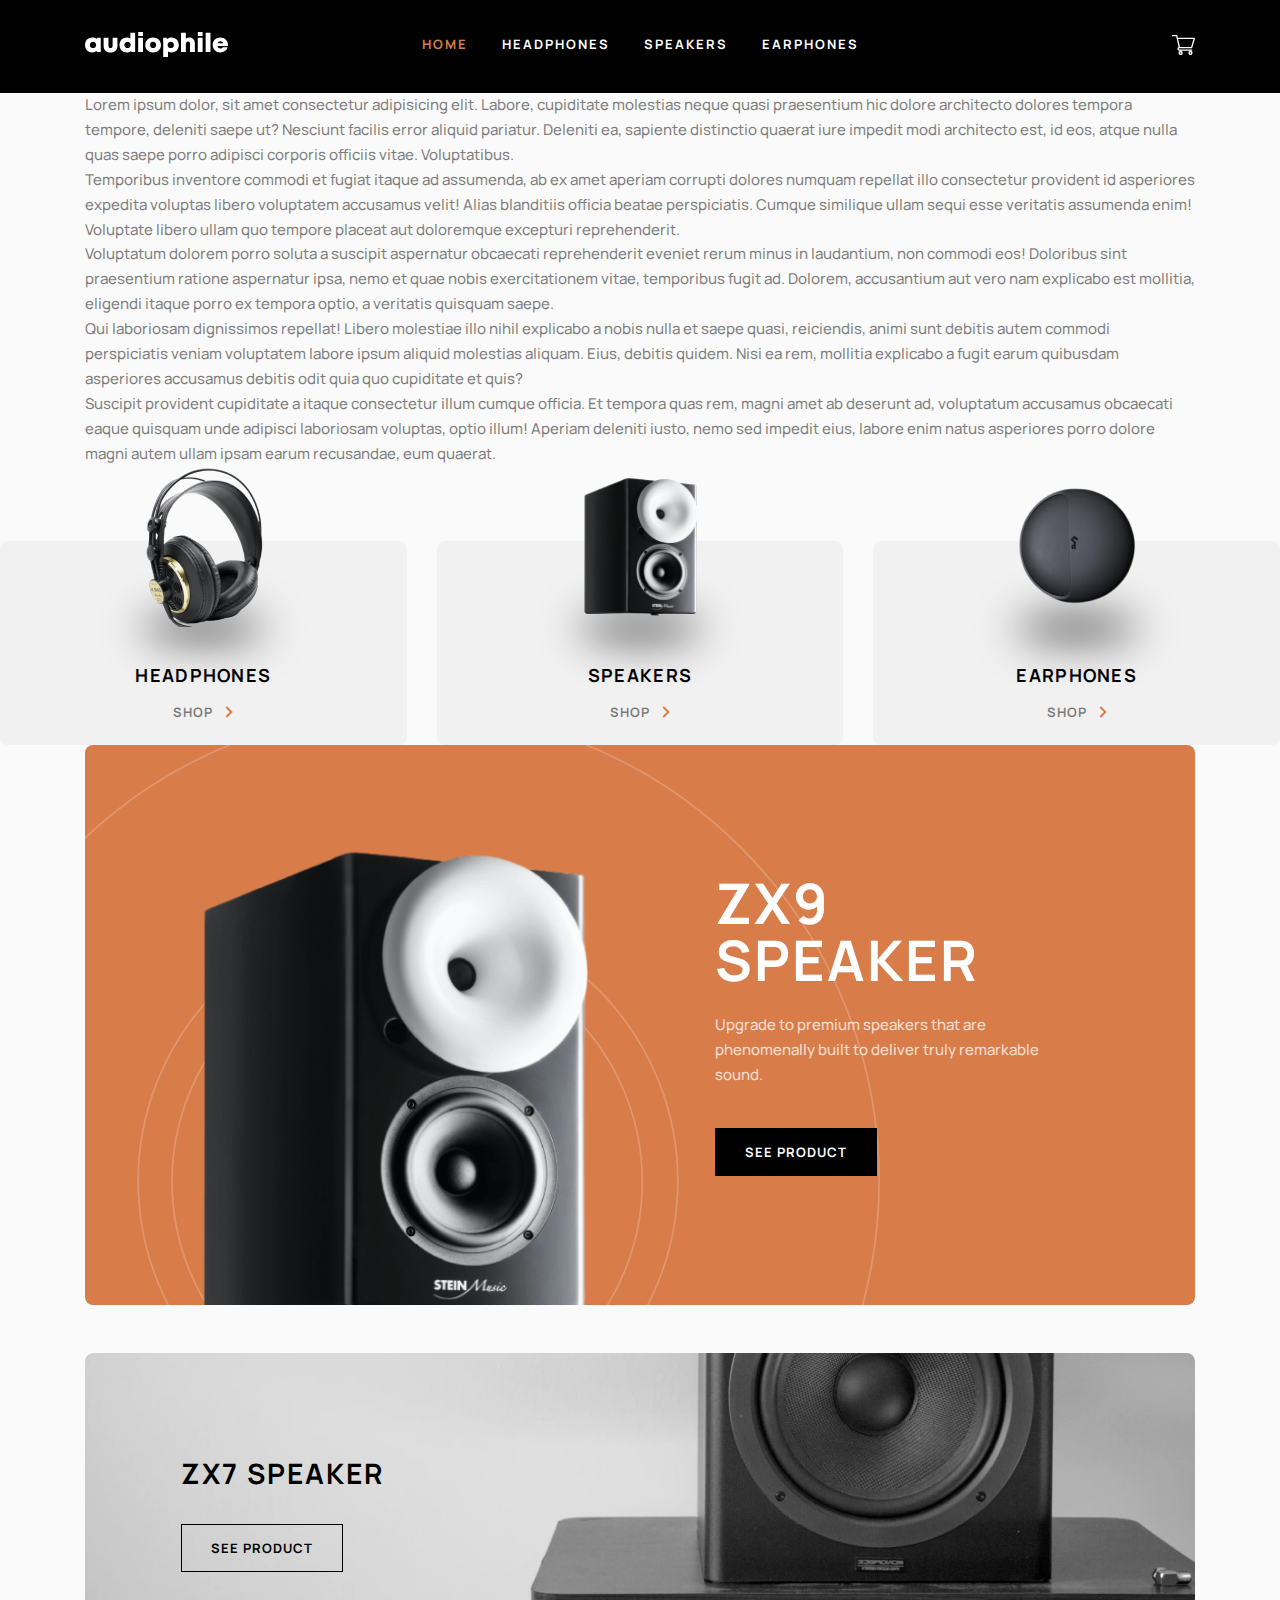
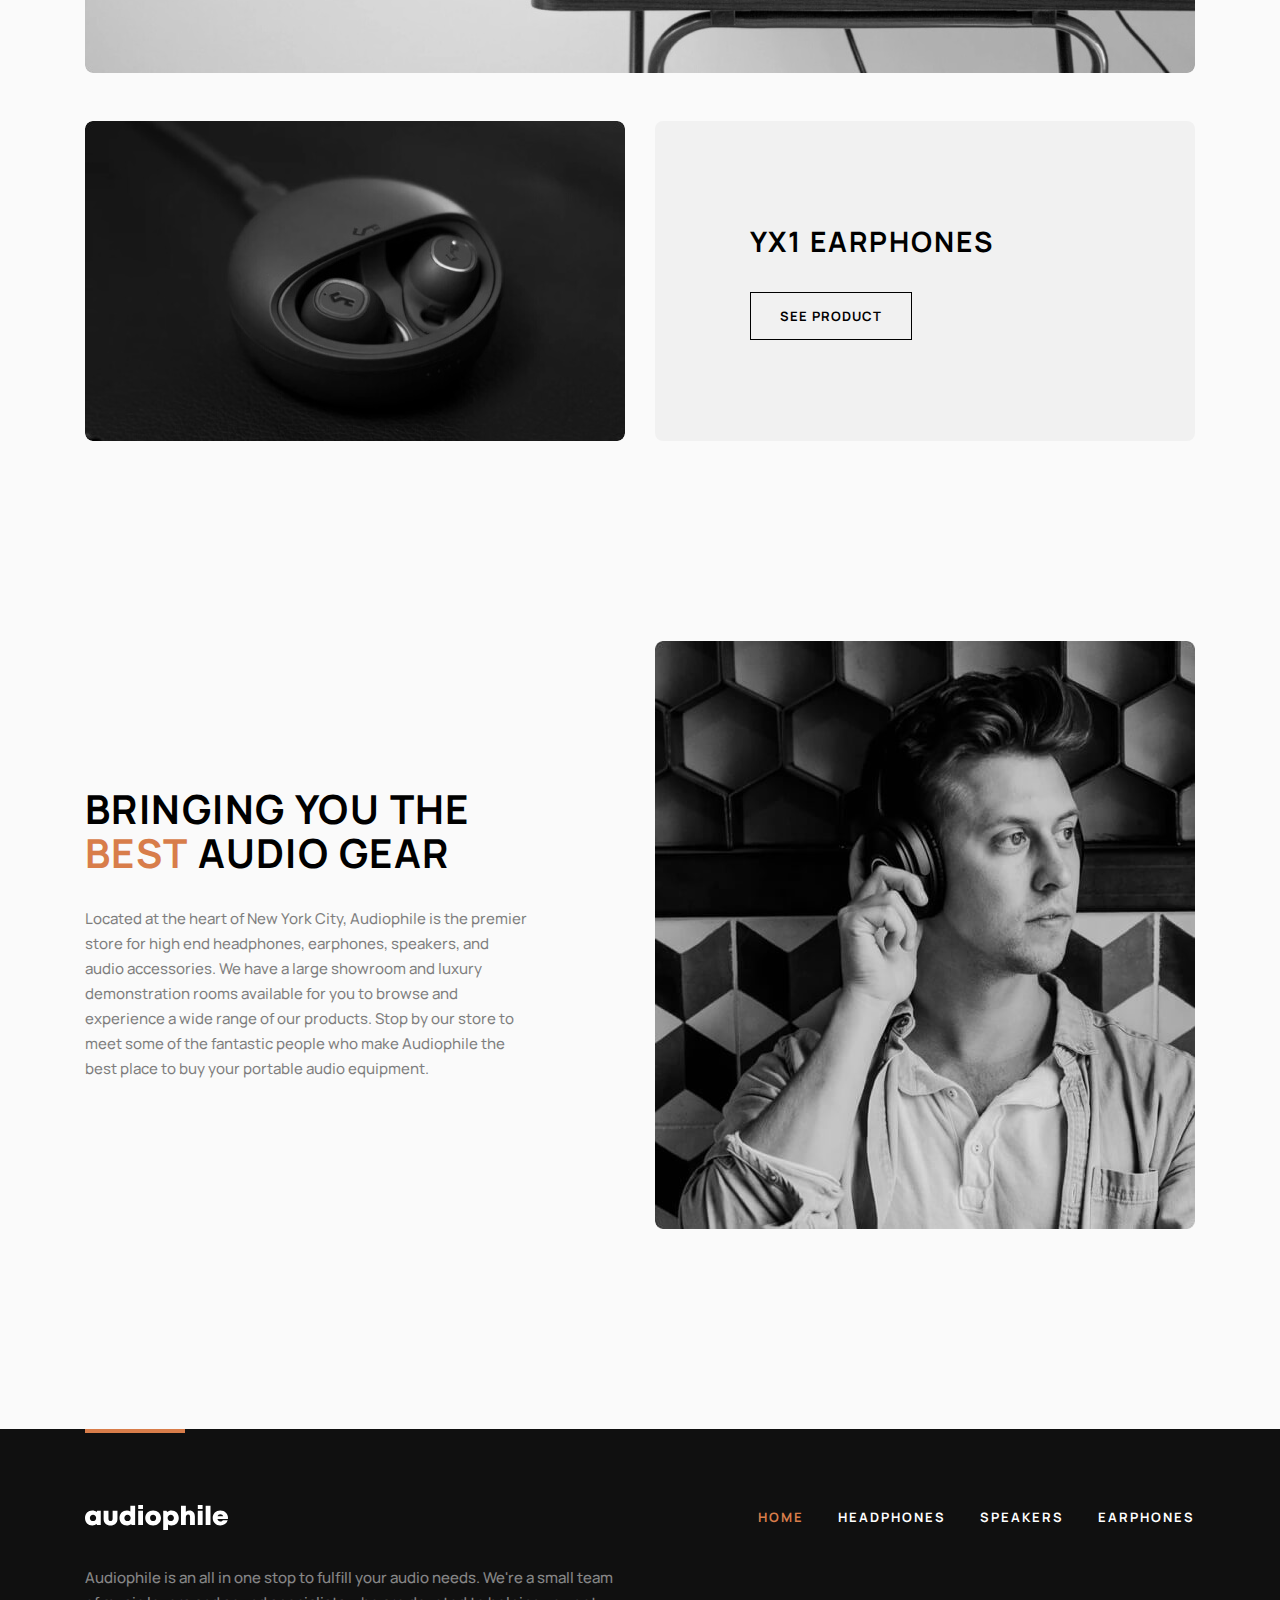
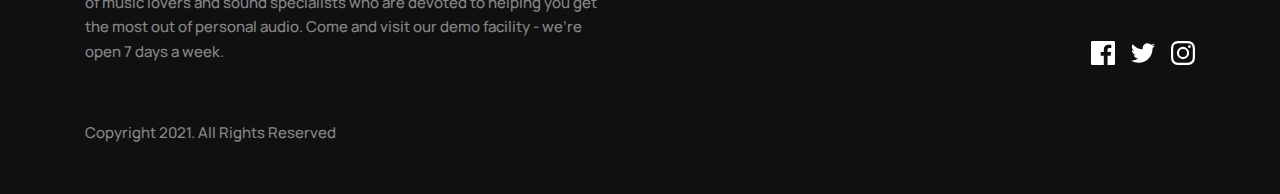
==== index.html @ ff4c5d56 "Add header with static state styles" ====
<!DOCTYPE html>
<html lang="en" data-theme="light">
<head>
  <meta charset="UTF-8">
  <meta http-equiv="X-UA-Compatible" content="IE=edge">
  <meta name="viewport" content="width=device-width, initial-scale=1.0">
  <title>Audiophile e-commerce</title>

  <!-- Stylesheets -->
  <link rel="stylesheet" href="css/main.min.css">
</head>
<body>

  <!-- HEADER -->
  <header class="header">
    <div class="header__container container">
      <!-- HEADER MENU -->
      <div class="header__menu">
        <button class="header__menu-toggler" type="button" aria-label="Toogle categories menu">
          <svg class="header__menu-toggler-icon" xmlns="http://www.w3.org/2000/svg" width="16" height="15" fill="none" aria-hidden="true" focusable="false"><g fill="currentColor"><path d="M0 0h16v3H0zM0 6h16v3H0zM0 12h16v3H0z"/></g></svg>
        </button>

        <div class="header__menu-inner">
          <div class="container">
            <!-- CATEGORY-CARDS -->
            <div class="category-cards">
              <h2 class="visually-hidden">Product categories</h2>
              <ul class="category-cards__list" role="list">
                <li class="category-cards__item category-card" role="listitem">
                  <h3 class="category-card__title">Headphones</h3>
                  <img class="category-card__img" src="img/category-img-headphones.png" alt="Headphone sample" width="103" height="104" srcset="img/category-img-headphones.png 1x, img/category-img-headphones@2x.png 2x">
                  <a href="category-headphones.html" class="arrow-link arrow-link--stretched">Shop</a>
                </li>
                <li class="category-cards__item category-card" role="listitem">
                  <h3 class="category-card__title">Speakers</h3>
                  <img class="category-card__img" src="img/category-img-speakers.png" alt="Speaker sample" width="103" height="104" srcset="img/category-img-speakers.png 1x, img/category-img-speakers@2x.png 2x">
                  <a href="category-speakers.html" class="arrow-link arrow-link--stretched">Shop</a>
                </li>
                <li class="category-cards__item category-card" role="listitem">
                  <h3 class="category-card__title">Earphones</h3>
                  <img class="category-card__img" src="img/category-img-earphones.png" alt="Earphone sample" width="103" height="104" srcset="img/category-img-earphones.png 1x, img/category-img-earphones@2x.png 2x">
                  <a href="category-earphones.html" class="arrow-link arrow-link--stretched">Shop</a>
                </li>
              </ul>
            </div>
          </div>
        </div>
      </div>

      <!-- LOGO -->
      <a class="header__logo logo" href="index.html" aria-label="Go to home page">
        <img class="logo__img" src="img/logo.svg" alt="Audiophile logo" width="143" height="25">
      </a>

      <!-- SITENAV -->
      <nav class="header__sitenav sitenav">
        <ul class="sitenav__list" role="list">
          <li class="sitenav__item sitenav__item--active" role="listitem">
            <a class="sitenav__link" href="#">Home</a>
          </li>
          <li class="sitenav__item" role="listitem">
            <a class="sitenav__link" href="#">Headphones</a>
          </li>
          <li class="sitenav__item" role="listitem">
            <a class="sitenav__link" href="#">Speakers</a>
          </li>
          <li class="sitenav__item" role="listitem">
            <a class="sitenav__link" href="#">Earphones</a>
          </li>
        </ul>
      </nav>

      <!-- HEADER CART -->
      <div class="header__cart">
        <button class="header__cart-toggler" type="button" aria-label="Toogle shopping cart">
          <svg class="header__cart-icon" xmlns="http://www.w3.org/2000/svg" width="23" height="20" fill="none" aria-hidden="true" focusable="false"><path fill="currentColor" fill-rule="evenodd" d="M7.411 13.195a.667.667 0 0 0-.673.66c0 .363.303.659.674.659h12.219c.372 0 .674.295.674.66 0 .364-.302.66-.674.66H7.412c-1.114 0-2.021-.889-2.021-1.98 0-.812.502-1.511 1.218-1.816L4.176 1.32H.674A.667.667 0 0 1 0 .66C0 .296.302 0 .674 0h4.043c.316 0 .59.215.658.517l.481 2.122h16.47c.212 0 .41.097.538.262.127.166.168.38.11.579l-2.695 9.236a.672.672 0 0 1-.648.478H7.41Zm1.214 2.638c1.132 0 2.054.935 2.054 2.084 0 1.148-.922 2.083-2.054 2.083-1.132 0-2.054-.935-2.054-2.083 0-1.15.922-2.084 2.054-2.084Zm9.857 0c1.133 0 2.054.935 2.054 2.084 0 1.148-.922 2.083-2.054 2.083-1.132 0-2.053-.935-2.053-2.083 0-1.15.92-2.084 2.053-2.084Zm.64-3.958 2.31-7.917H6.157l1.797 7.917h11.17ZM9.31 17.917a.69.69 0 0 0-.685-.695.69.69 0 0 0-.685.695.69.69 0 0 0 .685.694.69.69 0 0 0 .685-.694Zm9.172-.695a.69.69 0 0 1 .685.695.69.69 0 0 1-.685.694.69.69 0 0 1-.684-.694.69.69 0 0 1 .684-.695Z" clip-rule="evenodd"/></svg>
        </button>

        <div class="header__cart-inner">
          <!-- CART-CARD -->
          <section class="cart-card">
            <header class="cart-card__header">
              <h2 class="cart-card__heading">Cart (3)</h2>
              <button class="cart-card__remove-items-button" type="button">Remove all</button>
            </header>
            <div class="cart-card__inner">
              <ul class="cart-card__products" role="list">
                <li class="cart-card__product product-cart-card" role="listitem">
                  <div class="product-cart-card__img-wrapper">
                    <img class="product-cart-card__img" src="https://picsum.photos/id/58/48" alt="" width="48" height="48" srcset="https://picsum.photos/id/58/48 1x, https://picsum.photos/id/58/96 2x">
                  </div>

                  <div class="product-cart-card__info">
                    <h3 class="product-cart-card__title">XX99 MK II</h3>
                    <p class="product-cart-card__price">$ 2,999</p>
                    <div class="product-cart-card__count">
                      <div class="number-controls number-controls--small" data-item-count="1">
                        <p class="number-controls__count">
                          <span class="visually-hidden">Count</span>
                          <span class="number-controls__count-value">1</span>
                        </p>
                        <button class="number-controls__button number-controls__button--decrement" type="button" aria-label="Subtract one">-</button>
                        <button class="number-controls__button number-controls__button--increment" type="button" aria-label="Add one">+</button>
                      </div>
                    </div>
                  </div>
                </li>

                <li class="cart-card__product product-cart-card" role="listitem">
                  <div class="product-cart-card__img-wrapper">
                    <img class="product-cart-card__img" src="https://picsum.photos/id/58/48" alt="" width="48" height="48" srcset="https://picsum.photos/id/58/48 1x, https://picsum.photos/id/58/96 2x">
                  </div>

                  <div class="product-cart-card__info">
                    <h3 class="product-cart-card__title">XX99 MK II</h3>
                    <p class="product-cart-card__price">$ 2,999</p>
                    <div class="product-cart-card__count">
                      <div class="number-controls number-controls--small" data-item-count="1">
                        <p class="number-controls__count">
                          <span class="visually-hidden">Count</span>
                          <span class="number-controls__count-value">1</span>
                        </p>
                        <button class="number-controls__button number-controls__button--decrement" type="button" aria-label="Subtract one">-</button>
                        <button class="number-controls__button number-controls__button--increment" type="button" aria-label="Add one">+</button>
                      </div>
                    </div>
                  </div>
                </li>
              </ul>

              <dl class="cart-card__summary cart-card__summary--checkout-page cart-card-summary">
                <div class="cart-card-summary__item">
                  <dt class="cart-card-summary__title">Total</dt>
                  <dd class="cart-card-summary__value">$ 5,396</dd>
                </div>
              </dl>

              <a class="button button--primary button--block" href="checkout.html">Checkout</a>
            </div>
          </section>
        </div>
      </div>
    </div>
  </header>

  <div class="container">
    <p>Lorem ipsum dolor, sit amet consectetur adipisicing elit. Labore, cupiditate molestias neque quasi praesentium hic dolore architecto dolores tempora tempore, deleniti saepe ut? Nesciunt facilis error aliquid pariatur. Deleniti ea, sapiente distinctio quaerat iure impedit modi architecto est, id eos, atque nulla quas saepe porro adipisci corporis officiis vitae. Voluptatibus.</p>
    <p>Temporibus inventore commodi et fugiat itaque ad assumenda, ab ex amet aperiam corrupti dolores numquam repellat illo consectetur provident id asperiores expedita voluptas libero voluptatem accusamus velit! Alias blanditiis officia beatae perspiciatis. Cumque similique ullam sequi esse veritatis assumenda enim! Voluptate libero ullam quo tempore placeat aut doloremque excepturi reprehenderit.</p>
    <p>Voluptatum dolorem porro soluta a suscipit aspernatur obcaecati reprehenderit eveniet rerum minus in laudantium, non commodi eos! Doloribus sint praesentium ratione aspernatur ipsa, nemo et quae nobis exercitationem vitae, temporibus fugit ad. Dolorem, accusantium aut vero nam explicabo est mollitia, eligendi itaque porro ex tempora optio, a veritatis quisquam saepe.</p>
    <p>Qui laboriosam dignissimos repellat! Libero molestiae illo nihil explicabo a nobis nulla et saepe quasi, reiciendis, animi sunt debitis autem commodi perspiciatis veniam voluptatem labore ipsum aliquid molestias aliquam. Eius, debitis quidem. Nisi ea rem, mollitia explicabo a fugit earum quibusdam asperiores accusamus debitis odit quia quo cupiditate et quis?</p>
    <p>Suscipit provident cupiditate a itaque consectetur illum cumque officia. Et tempora quas rem, magni amet ab deserunt ad, voluptatum accusamus obcaecati eaque quisquam unde adipisci laboriosam voluptas, optio illum! Aperiam deleniti iusto, nemo sed impedit eius, labore enim natus asperiores porro dolore magni autem ullam ipsam earum recusandae, eum quaerat.</p>
  </div>


  <!-- CATEGORY-CARDS -->
  <div class="category-cards">
    <h2 class="visually-hidden">Product categories</h2>
    <ul class="category-cards__list" role="list">
      <li class="category-cards__item category-card" role="listitem">
        <h3 class="category-card__title">Headphones</h3>
        <img class="category-card__img" src="img/category-img-headphones.png" alt="Headphone sample" width="103" height="104" srcset="img/category-img-headphones.png 1x, img/category-img-headphones@2x.png 2x">
        <a href="category-headphones.html" class="arrow-link arrow-link--stretched">Shop</a>
      </li>
      <li class="category-cards__item category-card" role="listitem">
        <h3 class="category-card__title">Speakers</h3>
        <img class="category-card__img" src="img/category-img-speakers.png" alt="Speaker sample" width="103" height="104" srcset="img/category-img-speakers.png 1x, img/category-img-speakers@2x.png 2x">
        <a href="category-speakers.html" class="arrow-link arrow-link--stretched">Shop</a>
      </li>
      <li class="category-cards__item category-card" role="listitem">
        <h3 class="category-card__title">Earphones</h3>
        <img class="category-card__img" src="img/category-img-earphones.png" alt="Earphone sample" width="103" height="104" srcset="img/category-img-earphones.png 1x, img/category-img-earphones@2x.png 2x">
        <a href="category-earphones.html" class="arrow-link arrow-link--stretched">Shop</a>
      </li>
    </ul>
  </div>


  <!-- FEATURED-PRODUCTS -->
  <section class="featured-products">
    <div class="container">
      <h2 class="visually-hidden">Featured products</h2>
      <ul class="featured-products__list" role="list">
        <li role="listitem">
          <article class="featured-product-circles">
            <picture class="featured-product-circles__picture">
              <source srcset="img/featured-zx9-desktop.png 1x, img/featured-zx9-desktop@2x.png 2x" media="(min-width:62em)">
              <source srcset="img/featured-zx9-tablet.png 1x, img/featured-zx9-tablet@2x.png 2x" media="(min-width:40em)">
              <img class="featured-product-circles__img" src="img/featured-zx9-mobile.png" alt="ZX9 speaker" width="172" height="207" srcset="img/featured-zx9-mobile.png 1x, img/featured-zx9-mobile@2x.png 2x">
            </picture>
            <div class="featured-product-circles__content">
              <h3 class="featured-product-circles__title">ZX9 speaker</h3>
              <p class="featured-product-circles__text">Upgrade to premium speakers that are phenomenally built to deliver truly remarkable sound.</p>
              <a class="button" href="#">See Product</a>
            </div>
          </article>
        </li>
        <li role="listitem">
          <article class="featured-product-bg">
            <div class="featured-product-bg__content">
              <h3 class="featured-product-bg__title">ZX7 speaker</h3>
              <a class="button button--outline" href="#">See product</a>
            </div>
          </article>
        </li>
        <li role="listitem">
          <article class="featured-product-cards">
            <div class="featured-product-cards__card">
              <h3 class="featured-product-cards__title">YX1 earphones</h3>
              <a class="button button--outline" href="#">See product</a>
            </div>
            <picture class="featured-product-cards__picture">
              <source srcset="img/featured-product-yx1-desktop.jpg 1x, img/featured-product-yx1-desktop@2x.jpg 2x" media="(min-width:62em)">
              <source srcset="img/featured-product-yx1-tablet.jpg 1x, img/featured-product-yx1-tablet@2x.jpg 2x" media="(min-width:40em)">
              <img class="featured-product-cards__img" src="img/featured-product-yx1-mobile.jpg" alt="YX1 earphones" width="327" height="200" srcset="img/featured-product-yx1-mobile.jpg 1x, img/featured-product-yx1-mobile@2x.jpg 2x">
            </picture>
          </article>
        </li>
      </ul>
    </div>
  </section>


  <!-- MISSION -->
  <section class="mission">
    <div class="mission__container container">
      <picture class="mission__picture">
        <source srcset="img/mission-desktop.jpg 1x, img/mission-desktop@2x.jpg 2x" media="(min-width:62em)">
        <source srcset="img/mission-tablet.jpg 1x, img/mission-tablet@2x.jpg 2x" media="(min-width:48em)">
        <img class="mission__img" src="img/mission-mobile.jpg" alt="Young man listening to music using headphones" width="327" height="300" srcset="img/mission-mobile.jpg 1x, img/mission-mobile@2x.jpg 2x">
      </picture>

      <div class="mission__content">
        <h2 class="mission__heading">Bringing you the <strong class="mission__heading-accent">best</strong> audio gear</h2>
        <p class="mission__text">Located at the heart of New York City, Audiophile is the premier store for high end headphones, earphones, speakers, and audio accessories. We have a large showroom and luxury demonstration rooms available for you to browse and experience a wide range of our products. Stop by our store to meet some of the fantastic people who make Audiophile the best place to buy your portable audio equipment.</p>
      </div>
    </div>
  </section>


  <!-- FOOTER -->
  <footer class="footer">
    <div class="footer__container container">
      <a class="footer__logo logo" href="index.html" aria-label="Go to home page">
        <img class="logo__img" src="img/logo.svg" alt="Audiophile logo" width="143" height="25">
      </a>

      <div class="footer__sitenav sitenav">
        <ul class="sitenav__list" role="list">
          <li class="sitenav__item sitenav__item--active" role="listitem">
            <a class="sitenav__link" href="index.html">Home</a>
          </li>
          <li class="sitenav__item" role="listitem">
            <a class="sitenav__link" href="category-headphones.html">Headphones</a>
          </li>
          <li class="sitenav__item" role="listitem">
            <a class="sitenav__link" href="category-speakers.html">Speakers</a>
          </li>
          <li class="sitenav__item" role="listitem">
            <a class="sitenav__link" href="category-earphones.html">Earphones</a>
          </li>
        </ul>
      </div>

      <p class="footer__about">Audiophile is an all in one stop to fulfill your audio needs. We're a small team of music lovers and sound specialists who are devoted to helping you get the most out of personal audio. Come and visit our demo facility - we’re open 7 days a week.</p>

      <div class="footer__socials socials">
        <ul class="socials__list" role="list">
          <li class="socials__item" role="listitem">
            <a href="#" class="socials__link" target="_blank" aria-label="Facebook page (opens in new tab)">
              <svg class="socials__icon" xmlns="http://www.w3.org/2000/svg" width="24" height="24" fill="none" aria-hidden="true" focusable="false"><path fill="currentColor" d="M22.675 0H1.325C.593 0 0 .593 0 1.325v21.351C0 23.407.593 24 1.325 24H12.82v-9.294H9.692v-3.622h3.128V8.413c0-3.1 1.893-4.788 4.659-4.788 1.325 0 2.463.099 2.795.143v3.24l-1.918.001c-1.504 0-1.795.715-1.795 1.763v2.313h3.587l-.467 3.622h-3.12V24h6.116c.73 0 1.323-.593 1.323-1.325V1.325C24 .593 23.407 0 22.675 0Z"/></svg>
            </a>
          </li>
          <li class="socials__item" role="listitem">
            <a href="#" class="socials__link" target="_blank" aria-label="Twitter page (opens in new tab)">
              <svg class="socials__icon" xmlns="http://www.w3.org/2000/svg" width="24" height="20" fill="none" aria-hidden="true" focusable="false"><path fill="currentColor" d="M24 2.557a9.83 9.83 0 0 1-2.828.775A4.932 4.932 0 0 0 23.337.608a9.864 9.864 0 0 1-3.127 1.195A4.916 4.916 0 0 0 16.616.248c-3.179 0-5.515 2.966-4.797 6.045A13.978 13.978 0 0 1 1.671 1.149a4.93 4.93 0 0 0 1.523 6.574 4.903 4.903 0 0 1-2.229-.616c-.054 2.281 1.581 4.415 3.949 4.89a4.935 4.935 0 0 1-2.224.084 4.928 4.928 0 0 0 4.6 3.419A9.9 9.9 0 0 1 0 17.54a13.94 13.94 0 0 0 7.548 2.212c9.142 0 14.307-7.721 13.995-14.646A10.025 10.025 0 0 0 24 2.557Z"/></svg>
            </a>
          </li>
          <li class="socials__item" role="listitem">
            <a href="#" class="socials__link" target="_blank" aria-label="Instagram page (opens in new tab)">
              <svg class="socials__icon" xmlns="http://www.w3.org/2000/svg" width="24" height="24" fill="none" aria-hidden="true" focusable="false"><path fill="currentColor" fill-rule="evenodd" d="M12 0C8.741 0 8.333.014 7.053.072 2.695.272.273 2.69.073 7.052.014 8.333 0 8.741 0 12c0 3.259.014 3.668.072 4.948.2 4.358 2.618 6.78 6.98 6.98C8.333 23.986 8.741 24 12 24c3.259 0 3.668-.014 4.948-.072 4.354-.2 6.782-2.618 6.979-6.98.059-1.28.073-1.689.073-4.948 0-3.259-.014-3.667-.072-4.947-.196-4.354-2.617-6.78-6.979-6.98C15.668.014 15.259 0 12 0Zm0 2.163c3.204 0 3.584.012 4.85.07 3.252.148 4.771 1.691 4.919 4.919.058 1.265.069 1.645.069 4.849 0 3.205-.012 3.584-.069 4.849-.149 3.225-1.664 4.771-4.919 4.919-1.266.058-1.644.07-4.85.07-3.204 0-3.584-.012-4.849-.07-3.26-.149-4.771-1.699-4.919-4.92-.058-1.265-.07-1.644-.07-4.849 0-3.204.013-3.583.07-4.849.149-3.227 1.664-4.771 4.919-4.919 1.266-.057 1.645-.069 4.849-.069ZM5.838 12a6.162 6.162 0 1 1 12.324 0 6.162 6.162 0 0 1-12.324 0ZM12 16a4 4 0 1 1 0-8 4 4 0 0 1 0 8Zm4.965-10.405a1.44 1.44 0 1 1 2.881.001 1.44 1.44 0 0 1-2.881-.001Z" clip-rule="evenodd"/></svg>
            </a>
          </li>
        </ul>
      </div>

      <p class="footer__copy">Copyright 2021. All Rights Reserved</p>
    </div>
  </footer>

  <script src="js/main.js"></script>
</body>
</html>
---- css/main.min.css ----
:root{--color-brown: #d87d4a;--color-brown-light: #fbaf85;--color-black: #000000;--color-grey-dark: #101010;--color-grey-darker: #4c4c4c;--color-grey: #f1f1f1;--color-light: #fafafa;--color-white: #ffffff;--color-red: #cd2c2c;--color-primary: #d87d4a;--color-bg-body: #fafafa;--color-body-text: #000000;--container-padding: 24px}html{box-sizing:border-box}*,*::before,*::after{box-sizing:inherit}html:focus-within{scroll-behavior:smooth}html,body{height:100%}*{margin:0}body{line-height:1.5;-webkit-font-smoothing:antialiased}ul[role=list],ol[role=list]{list-style:none}a:not([class]){-webkit-text-decoration-skip:ink;text-decoration-skip-ink:auto}img,picture,video,canvas,svg{display:block;max-width:100%}input,button,textarea,select{font:inherit}p,h1,h2,h3,h4,h5,h6{overflow-wrap:break-word}#root,#__next{isolation:isolate}@media(prefers-reduced-motion: reduce){*,*::before,*::after{animation-duration:.01ms !important;animation-iteration-count:1 !important;transition-duration:.01ms !important;scroll-behavior:auto !important}}@font-face{font-family:"Manrope";src:url("../fonts/Manrope-Bold.woff2") format("woff2"),url("../fonts/Manrope-Bold.woff") format("woff");font-weight:bold;font-style:normal;font-display:swap}@font-face{font-family:"Manrope";src:url("../fonts/Manrope-Regular.woff2") format("woff2"),url("../fonts/Manrope-Regular.woff") format("woff");font-weight:normal;font-style:normal;font-display:swap}@font-face{font-family:"Manrope";src:url("../fonts/Manrope-Medium.woff2") format("woff2"),url("../fonts/Manrope-Medium.woff") format("woff");font-weight:500;font-style:normal;font-display:swap}body{display:flex;flex-direction:column;padding:0;margin:0;font-family:"Manrope","Arial",sans-serif;font-size:.9375rem;font-weight:500;line-height:166.667%;background-color:var(--color-bg-body);color:rgba(0,0,0,.5)}img{height:auto}a{color:var(--color-primary);transition-duration:.3s;transition-timing-function:ease;transition-property:color,opacity}a:hover{text-decoration:none}a:active{opacity:.6}*:focus{outline:2px dashed #d87d4a;outline-offset:3px}.visually-hidden{position:absolute;width:1px;height:1px;margin:-1px;border:0;padding:0;clip:rect(0 0 0 0);overflow:hidden}.container{width:100%;max-width:74.375rem;padding-left:var(--container-padding);padding-right:var(--container-padding);margin-left:auto;margin-right:auto}@media only screen and (min-width: 40em){:root{--container-padding: 40px}}.button{display:inline-block;padding:14px 29px;border:1px solid rgba(0,0,0,0);background-color:var(--color-black);color:var(--color-white);font-size:.8125rem;font-weight:700;line-height:normal;letter-spacing:.0625rem;text-transform:uppercase;text-decoration:none;text-align:center;cursor:pointer;white-space:nowrap;transition-duration:.3s;transition-timing-function:ease;transition-property:background-color,opacity}.button:hover{background-color:var(--color-grey-darker)}.button--block{display:block;width:100%}.button--primary{background-color:var(--color-primary);color:var(--color-white)}.button--primary:hover{background-color:var(--color-brown-light)}.button--outline{border-color:var(--color-black);background-color:rgba(0,0,0,0);color:var(--color-black);transition-duration:.3s;transition-timing-function:ease;transition-property:background-color,color,opacity}.button--outline:hover{background-color:var(--color-black);color:var(--color-white)}.button:active{opacity:.6}.arrow-link{display:inline-flex;align-items:center;gap:12px;color:rgba(0,0,0,.5);font-size:.8125rem;font-style:normal;font-weight:700;line-height:normal;letter-spacing:.0625rem;text-transform:uppercase;text-decoration:none}.arrow-link:hover{color:#d87d4a}.arrow-link:active{opacity:.6}.arrow-link::after{flex-shrink:0;width:8px;height:12px;background-image:url("../img/arrow-right-primary.svg");background-repeat:no-repeat;background-size:contain;content:""}.arrow-link--stretched::before{position:absolute;z-index:10;left:0;top:0;width:100%;height:100%;content:""}.arrow-link--stretched:focus{outline:none}.arrow-link--stretched:focus::before{outline:2px dashed #d87d4a;outline-offset:3px}.back-link{color:rgba(0,0,0,.5);text-decoration:none}.back-link:hover{color:var(--color-primary)}.number-controls{display:grid;grid-template-columns:1fr 1fr 1fr;width:120px;height:48px;background-color:var(--color-grey);color:var(--color-body-text);font-size:.8125rem;font-weight:700;line-height:48px;letter-spacing:.0625rem;text-transform:uppercase;text-align:center}.number-controls--small{width:96px;height:32px;line-height:32px}.number-controls__button{border:0;padding:0;color:rgba(0,0,0,.25);cursor:pointer;transition-duration:.3s;transition-timing-function:ease;transition-property:color,opacity}.number-controls__button--decrement{order:-1}.number-controls__button:hover{color:#d87d4a}.number-controls__button:active{opacity:.6}.logo{flex-shrink:0;display:block;text-decoration:none}.logo__img{width:143px;height:25px;-o-object-fit:contain;object-fit:contain}.sitenav__list{display:flex;flex-direction:column;align-items:center;gap:16px;padding:0;list-style:none}.sitenav__link{display:block;font-size:.8125rem;font-weight:700;line-height:192.308%;letter-spacing:.125rem;text-transform:uppercase;color:#fff;text-align:center;text-decoration:none}.sitenav__link:hover{color:var(--color-primary)}.sitenav__item--active .sitenav__link{color:var(--color-primary)}@media only screen and (min-width: 23.4375em){.sitenav__list{flex-direction:row;flex-wrap:wrap;justify-content:center;gap:12px 34px}}.socials__list{display:flex;align-items:center;gap:16px;padding:0;list-style:none}.socials__link{display:block;color:var(--color-white)}.socials__link:hover{color:var(--color-primary)}.socials__icon{display:block}.main-content{flex-grow:1}.product-info{display:grid}.product-info--center{text-align:center}@media only screen and (min-width: 62em){.product-info--center{text-align:left}}.product-info--white{color:#fff}.product-info__title{font-size:1.75rem;font-weight:700;line-height:normal;letter-spacing:.0625rem;color:var(--color-black);text-transform:uppercase}.product-info--white .product-info__title{color:#fff}.product-info--hero .product-info__title{margin-bottom:24px;font-size:2.25rem;line-height:111.111%;letter-spacing:.08038rem}@media only screen and (min-width: 40em){.product-info--hero .product-info__title{font-size:3.5rem;line-height:103.571%;letter-spacing:.125rem}}.product-info--category-page .product-info__title{margin-bottom:24px}@media only screen and (min-width: 40em){.product-info--category-page .product-info__title{margin-bottom:32px;font-size:2.5rem;line-height:110%;letter-spacing:.08931rem}}.product-info--product-page .product-info__title{margin-bottom:24px}@media only screen and (min-width: 40em){.product-info--product-page .product-info__title{margin-bottom:32px;line-height:114.286%}}@media only screen and (min-width: 62em){.product-info--product-page .product-info__title{font-size:2.5rem;line-height:110%;letter-spacing:.08931rem}}.product-info__new{order:-1;font-size:.875rem;font-weight:400;line-height:normal;letter-spacing:.625rem;color:var(--color-primary);text-transform:uppercase}.product-info--white .product-info__new{color:#fff}.product-info--hero .product-info__new{margin-bottom:16px}@media only screen and (min-width: 40em){.product-info--hero .product-info__new{margin-bottom:24px}}.product-info--category-page .product-info__new{margin-bottom:24px}@media only screen and (min-width: 40em){.product-info--category-page .product-info__new{margin-bottom:16px}}.product-info--product-page .product-info__new{margin-bottom:24px}@media only screen and (min-width: 40em){.product-info--product-page .product-info__new{margin-bottom:16px}}.product-info--hero .product-info__text{margin-bottom:28px}@media only screen and (min-width: 40em){.product-info--hero .product-info__text{margin-bottom:40px}}.product-info--category-page .product-info__text{margin-bottom:24px}@media only screen and (min-width: 62em){.product-info--category-page .product-info__text{margin-bottom:32px}}.product-info--product-page .product-info__text{margin-bottom:24px}@media only screen and (min-width: 40em){.product-info--product-page .product-info__text{margin-bottom:32px}}.product-info__actions{display:flex;flex-wrap:wrap;gap:16px}.product-info--center .product-info__actions{justify-content:center}@media only screen and (min-width: 62em){.product-info--center .product-info__actions{justify-content:flex-start}}.product-info__price-wrapper{display:flex;flex-wrap:wrap;align-items:center;gap:8px;margin-bottom:32px}@media only screen and (min-width: 62em){.product-info__price-wrapper{margin-bottom:48px}}.product-info__price{font-size:1.125rem;font-weight:700;line-height:normal;letter-spacing:.08038rem;color:var(--color-black);text-transform:uppercase}.product{display:grid;align-items:center}.product--category-page{gap:32px}@media only screen and (min-width: 40em){.product--category-page{gap:42px}}@media only screen and (min-width: 62em){.product--category-page{grid-template-columns:1fr 27.8125rem;gap:64px}.product--category-page:nth-child(even){grid-template-columns:27.8125rem 1fr}}@media only screen and (min-width: 74.375em){.product--category-page{gap:125px}}.product--product-page{gap:32px}@media only screen and (min-width: 40em){.product--product-page{grid-template-columns:16.9375rem 1fr;gap:36px}}@media only screen and (min-width: 48em){.product--product-page{gap:70px}}@media only screen and (min-width: 62em){.product--product-page{grid-template-columns:1fr 27.8125rem;gap:64px}}@media only screen and (min-width: 74.375em){.product--product-page{gap:125px}}.product__img-wrapper{position:relative;z-index:1;display:grid;place-items:center;padding:24px}.product--category-page .product__img-wrapper{width:100%;height:352px;border-radius:8px;background-color:#f1f1f1}@media only screen and (min-width: 62em){.product--category-page .product__img-wrapper{height:560px}}.product--category-page .product__img-wrapper::after{position:absolute;z-index:-1;left:50%;bottom:51px;transform:translateX(-50%);width:165px;height:35px;border-radius:50%;background-color:var(--color-black);opacity:.1521;content:"";filter:blur(21.7462539673px)}@media only screen and (min-width: 62em){.product--category-page .product__img-wrapper::after{width:262px;height:56px;bottom:81px}}@media only screen and (min-width: 62em){.product--category-page:nth-child(even) .product__img-wrapper{order:1}}.product--product-page .product__img-wrapper{width:100%;height:327px;border-radius:8px;background-color:#f1f1f1}@media only screen and (min-width: 40em){.product--product-page .product__img-wrapper{height:480px}}@media only screen and (min-width: 62em){.product--product-page .product__img-wrapper{height:560px}}.product--product-page .product__img-wrapper::after{position:absolute;z-index:-1;left:50%;bottom:56px;transform:translateX(-50%);width:136px;height:29px;border-radius:50%;background-color:var(--color-black);opacity:.1521;content:"";filter:blur(21.7462539673px)}@media only screen and (min-width: 40em){.product--product-page .product__img-wrapper::after{bottom:132px}}@media only screen and (min-width: 62em){.product--product-page .product__img-wrapper::after{width:262px;height:56px;bottom:81px}}.product--category-page .product__img{width:242px;height:244px;-o-object-fit:contain;object-fit:contain}@media only screen and (min-width: 62em){.product--category-page .product__img{width:372px;height:389px}}.product--product-page .product__img{width:185px;height:193px;-o-object-fit:contain;object-fit:contain}@media only screen and (min-width: 62em){.product--product-page .product__img{width:372px;height:389px}}.product--category-page .product__product-info{max-width:35.75rem;margin-left:auto;margin-right:auto}.category-hero{padding-top:32px;padding-bottom:32px;background-color:#000;color:#fff;text-align:center}@media only screen and (min-width: 40em){.category-hero{padding-top:104px;padding-bottom:96px}}.category-hero__title{font-size:1.75rem;line-height:normal;letter-spacing:.125rem;text-transform:uppercase}@media only screen and (min-width: 40em){.category-hero__title{font-size:2.5rem;line-height:110%;letter-spacing:.08931rem}}.category-products{padding-top:64px;padding-bottom:120px}@media only screen and (min-width: 40em){.category-products{padding-top:120px}}@media only screen and (min-width: 62em){.category-products{padding-top:160px;padding-bottom:160px}}.category-products__list{display:grid;gap:120px;padding:0;list-style:none}@media only screen and (min-width: 62em){.category-products__list{gap:160px}}.category-card{position:relative;z-index:1;display:grid;justify-items:center;padding:0 24px 24px;text-align:center}.category-card::before{position:absolute;z-index:-1;left:0;bottom:0;content:"";width:100%;height:165px;border-radius:8px;background-color:#f1f1f1}@media only screen and (min-width: 62em){.category-card::before{height:204px}}.category-card::after{position:absolute;z-index:-1;left:50%;bottom:108px;transform:translateX(-50%);width:95px;height:14px;border-radius:50%;background-color:var(--color-black);opacity:1;content:"";filter:blur(21.7462539673px)}@media only screen and (min-width: 62em){.category-card::after{width:122px;height:18px}}.category-card__title{position:relative;z-index:2;margin-bottom:16px;font-size:.9375rem;line-height:normal;letter-spacing:.06694rem;color:var(--color-black);text-transform:uppercase}@media only screen and (min-width: 62em){.category-card__title{font-size:1.125rem;letter-spacing:.08038rem}}.category-card__img{position:relative;z-index:2;order:-1;width:103px;height:104px;margin-bottom:36px;-o-object-fit:contain;object-fit:contain}@media only screen and (min-width: 62em){.category-card__img{width:125px;height:160px}}.category-cards__list{display:grid;gap:16px;padding:0;list-style:none}@media only screen and (min-width: 40em){.category-cards__list{grid-template-columns:repeat(3, 1fr);gap:10px}}@media only screen and (min-width: 62em){.category-cards__list{gap:30px}}.featured-product-circles{display:grid;justify-items:center;padding:56px 24px;border-radius:8px;background-color:var(--color-primary);background-image:url("../img/featured-product-circles-bg.svg");background-repeat:no-repeat;background-size:558px 558px;background-position:center top -121px;color:var(--color-white);text-align:center;overflow:hidden}@media only screen and (min-width: 40em){.featured-product-circles{padding:52px 64px 64px;background-size:944px 944px;background-position:center top -288px}}@media only screen and (min-width: 62em){.featured-product-circles{grid-template-columns:1fr 1fr;align-items:center;justify-content:space-between;gap:80px;height:560px;padding:24px 95px;background-position:-149px -36px;text-align:left}}.featured-product-circles *:focus{outline-color:var(--color-white)}.featured-product-circles__img{width:207px;height:207px;-o-object-fit:contain;object-fit:contain;margin-bottom:32px}@media only screen and (min-width: 40em){.featured-product-circles__img{width:237px;height:237px;margin-bottom:64px}}@media only screen and (min-width: 62em){.featured-product-circles__img{width:493px;height:auto;margin-bottom:0}}@media only screen and (min-width: 74.375em){.featured-product-circles__img{margin-bottom:-120px}}.featured-product-circles__content{max-width:21.875rem;margin-left:auto;margin-right:auto}.featured-product-circles__title{margin-bottom:24px;font-size:2.25rem;line-height:111.111%;letter-spacing:.08038rem;text-transform:uppercase}@media only screen and (min-width: 40em){.featured-product-circles__title{font-size:3.5rem;line-height:103.571%;letter-spacing:.125rem}}.featured-product-circles__text{margin-bottom:24px;color:rgba(255,255,255,.75)}@media only screen and (min-width: 40em){.featured-product-circles__text{margin-bottom:40px}}.featured-product-bg{display:grid;align-items:center;height:320px;padding:24px;border-radius:8px;background-image:url("../img/featured-product-bg-mobile.jpg");background-repeat:no-repeat;background-size:cover;background-position:right center;overflow:hidden}@media only screen and (-webkit-min-device-pixel-ratio: 2),only screen and (min-device-pixel-ratio: 2),only screen and (min-resolution: 192dpi),only screen and (min-resolution: 2dppx){.featured-product-bg{background-image:url("../img/featured-product-bg-mobile@2x.jpg")}}@media only screen and (min-width: 40em){.featured-product-bg{padding:64px;background-image:url("../img/featured-product-bg-tablet.jpg")}}@media only screen and (min-width: 40em)and (-webkit-min-device-pixel-ratio: 2),only screen and (min-width: 40em)and (min-device-pixel-ratio: 2),only screen and (min-width: 40em)and (min-resolution: 192dpi),only screen and (min-width: 40em)and (min-resolution: 2dppx){.featured-product-bg{background-image:url("../img/featured-product-bg-tablet@2x.jpg")}}@media only screen and (min-width: 62em){.featured-product-bg{padding:64px 96px;background-image:url("../img/featured-product-bg-desktop.jpg");background-position:center center}}@media only screen and (min-width: 62em)and (-webkit-min-device-pixel-ratio: 2),only screen and (min-width: 62em)and (min-device-pixel-ratio: 2),only screen and (min-width: 62em)and (min-resolution: 192dpi),only screen and (min-width: 62em)and (min-resolution: 2dppx){.featured-product-bg{background-image:url("../img/featured-product-bg-desktop@2x.jpg")}}@media only screen and (min-width: 40em){.featured-product-bg__content{max-width:50%}}.featured-product-bg__title{margin-bottom:32px;font-size:1.75rem;font-style:normal;line-height:normal;letter-spacing:.125rem;color:var(--color-black);text-transform:uppercase}.featured-product-cards{display:grid;gap:24px}@media only screen and (min-width: 40em){.featured-product-cards{grid-template-columns:repeat(2, 1fr);gap:12px}}@media only screen and (min-width: 62em){.featured-product-cards{gap:30px}}.featured-product-cards__card{width:100%;height:200px;border-radius:8px;background-color:#f1f1f1;order:1;display:grid;align-content:center;justify-items:start;gap:32px;padding:24px}@media only screen and (min-width: 40em){.featured-product-cards__card{height:320px;padding:40px}}@media only screen and (min-width: 62em){.featured-product-cards__card{padding:40px 95px}}.featured-product-cards__title{font-size:1.75rem;line-height:normal;letter-spacing:.125rem;color:var(--color-black);text-transform:uppercase}.featured-product-cards__img{width:100%;height:200px;border-radius:8px;-o-object-fit:cover;object-fit:cover;overflow:hidden}@media only screen and (min-width: 40em){.featured-product-cards__img{height:100%}}.featured-products__list{display:grid;gap:24px;padding:0;list-style:none}@media only screen and (min-width: 40em){.featured-products__list{gap:32px}}@media only screen and (min-width: 62em){.featured-products__list{gap:48px}}.product-features__heading{font-size:1.5rem;font-weight:700;line-height:1.5;letter-spacing:.05356rem;color:var(--color-black);text-transform:uppercase;margin-bottom:24px}@media only screen and (min-width: 40em){.product-features__heading{font-size:2rem;line-height:112.5%;letter-spacing:.07144rem}}@media only screen and (min-width: 62em){.product-features__heading{margin-bottom:32px}}.product-features p+p{margin-top:20px}.product-contents{display:grid;gap:24px 12px}@media only screen and (min-width: 40em){.product-contents{grid-template-columns:repeat(2, 1fr)}}@media only screen and (min-width: 62em){.product-contents{grid-template-columns:none;gap:32px}}.product-contents__heading{font-size:1.5rem;font-weight:700;line-height:1.5;letter-spacing:.05356rem;color:var(--color-black);text-transform:uppercase}@media only screen and (min-width: 40em){.product-contents__heading{font-size:2rem;line-height:112.5%;letter-spacing:.07144rem}}.product-contents__list{display:grid;gap:8px}.product-contents__item{display:flex;gap:20px}.product-contents__item-title{order:1;flex-grow:1}.product-contents__item-value{min-width:20px;font-weight:bold;color:var(--color-primary)}.product-features-contents__container{display:grid;gap:88px;align-items:start}@media only screen and (min-width: 40em){.product-features-contents__container{gap:120px}}@media only screen and (min-width: 62em){.product-features-contents__container{grid-template-columns:1fr 21.875rem;gap:125px}}.product-images__grid{display:grid;gap:20px 18px;padding:0;list-style:none}@media only screen and (min-width: 40em){.product-images__grid{grid-template-columns:3fr 5fr;grid-template-rows:repeat(2, 174px)}}@media only screen and (min-width: 62em){.product-images__grid{grid-template-rows:repeat(2, 280px)}}@media only screen and (min-width: 74.375em){.product-images__grid{grid-template-columns:27.8125rem minmax(39.6875rem 1fr)}}@media only screen and (min-width: 40em){.product-images__item:nth-child(1){grid-column:1/2;grid-row:1/2}.product-images__item:nth-child(2){grid-column:1/2;grid-row:2/3}.product-images__item:nth-child(3){grid-column:2/-1;grid-row:1/span 2}}.product-images__picture{height:100%}.product-images__img{width:100%;height:100%;-o-object-fit:cover;object-fit:cover;border-radius:8px;overflow:hidden}.similar-products{padding-top:60px;padding-bottom:60px;text-align:center}@media only screen and (min-width: 62em){.similar-products{padding-top:80px;padding-bottom:80px}}.similar-products__heading{font-size:1.5rem;font-weight:700;line-height:1.5;letter-spacing:.05356rem;color:var(--color-black);text-transform:uppercase;margin-bottom:40px}@media only screen and (min-width: 40em){.similar-products__heading{font-size:2rem;line-height:112.5%;letter-spacing:.07144rem}}@media only screen and (min-width: 40em){.similar-products__heading{margin-bottom:56px}}@media only screen and (min-width: 62em){.similar-products__heading{margin-bottom:64px}}.similar-products__list{display:grid;gap:56px 12px;padding:0;list-style:none}@media only screen and (min-width: 40em){.similar-products__list{grid-template-columns:repeat(3, 1fr)}}@media only screen and (min-width: 62em){.similar-products__list{gap:56px 30px}}.similar-products__item{display:grid;justify-items:center}.similar-products__item-title{margin-bottom:32px;font-size:1.5rem;line-height:normal;letter-spacing:.10713rem;text-transform:uppercase;color:var(--color-black)}.similar-products__item-img-wrapper{width:100%;height:120px;border-radius:8px;background-color:#f1f1f1;display:grid;place-items:center;order:-1;width:100%;padding:12px;margin-bottom:32px}@media only screen and (min-width: 40em){.similar-products__item-img-wrapper{height:318px;margin-bottom:40px}}.similar-products__item-img{width:88px;height:96px;-o-object-fit:contain;object-fit:contain}@media only screen and (min-width: 40em){.similar-products__item-img{width:190px;height:200px}}.product-cart-card{display:flex;align-items:center;gap:16px}.product-cart-card__img-wrapper{flex-shrink:0;display:grid;place-items:center;width:64px;height:64px;border-radius:8px;background-color:#f1f1f1}.product-cart-card__img{width:48px;height:48px;-o-object-fit:contain;object-fit:contain}.product-cart-card__info{flex-grow:1;display:grid;grid-template-columns:1fr auto;grid-template-rows:auto auto;gap:0 8px;align-items:center}.product-cart-card__title{font-size:.9375rem;font-style:normal;font-weight:700;line-height:166.667%;color:var(--color-black);text-transform:uppercase}.product-cart-card__price{color:rgba(0,0,0,.5);font-size:.875rem;font-weight:700;line-height:178.571%}.product-cart-card__count{grid-column:2/3;grid-row:1/-1}.product-cart-card__count--summary{align-self:baseline}.cart-card-summary{display:grid;gap:8px}.cart-card-summary__item{display:flex;justify-content:space-between;align-items:center}.cart-card-summary__title{text-transform:uppercase}.cart-card-summary__value{text-align:right;font-size:1.125rem;font-weight:700;line-height:normal;color:var(--color-black);text-transform:uppercase}.cart-card-summary__item--grand-total{margin-top:16px}.cart-card-summary__item--grand-total .cart-card-summary__value{color:var(--color-primary)}.cart-card{padding:32px;background-color:var(--color-white);border-radius:8px}.cart-card__header{display:flex;align-items:center;justify-content:space-between;margin-bottom:32px}.cart-card__heading{margin-right:16px;font-size:1.125rem;line-height:normal;letter-spacing:.08038rem;color:var(--color-black);text-transform:uppercase}.cart-card__remove-items-button{border:0;padding:0;background-color:rgba(0,0,0,0);color:rgba(0,0,0,.5);text-decoration:underline;cursor:pointer;transition-duration:.3s;transition-timing-function:ease;transition-property:color}.cart-card__remove-items-button:hover{color:var(--color-primary)}.cart-card__remove-items-button:active{opacity:.6}.cart-card--empty .cart-card__remove-items-button,.cart-card--checkout-page .cart-card__remove-items-button{display:none}.cart-card--empty .cart-card__inner{display:none}.cart-card__products{display:grid;gap:24px;padding:0;margin-bottom:32px;list-style:none}.cart-card__summary{margin-bottom:24px}.cart-card__summary--checkout-page{margin-bottom:32px}.cart-card__empty{display:none}.cart-card--empty .cart-card__empty{display:block;text-align:center}.mission{padding-top:120px;padding-bottom:120px}.mission__container{display:grid;justify-items:center}.mission__img{width:100%;height:300px;margin-bottom:40px;border-radius:8px;-o-object-fit:cover;object-fit:cover}.mission__content{width:100%;max-width:35.875rem;text-align:center}.mission__heading{margin-bottom:32px;font-size:1.75rem;line-height:normal;letter-spacing:.0625rem;color:#000;text-transform:uppercase}.mission__heading-accent{color:var(--color-primary)}.mission__text{color:rgba(0,0,0,.5)}@media only screen and (min-width: 48em){.mission{padding-top:96px;padding-bottom:96px}.mission__img{margin-bottom:40px}.mission__heading{font-size:2.5rem;line-height:1.1;letter-spacing:.08931rem}}@media only screen and (min-width: 62em){.mission{padding-top:200px;padding-bottom:200px}.mission__container{grid-template-columns:27.8125rem 1fr;gap:125px;align-items:center}.mission__img{width:540px;height:588px;margin-bottom:0}.mission__content{max-width:none;order:-1;text-align:left}}.header{position:relative;z-index:1;padding-top:32px;padding-bottom:32px;background-color:var(--color-black)}.header--absolute{position:absolute;z-index:1;left:0;top:0;width:100%}.header::after{position:absolute;left:0;right:0;top:100%;height:1px;background-color:rgba(255,255,255,.104);content:""}@media only screen and (min-width: 40em){.header::after{left:var(--container-padding);right:var(--container-padding)}}@media only screen and (min-width: 62em){.header{padding-bottom:36px}}.header__container{display:flex;align-items:center;justify-content:space-between;gap:16px}@media only screen and (min-width: 40em){.header__container{justify-content:flex-start;gap:42px}}@media only screen and (min-width: 62em){.header__container{justify-content:space-between;gap:42px}}.header__menu{flex-shrink:0}@media only screen and (min-width: 62em){.header__menu{display:none}}.header__menu-toggler{display:block;border:0;padding:0;background-color:rgba(0,0,0,0);color:var(--color-white);cursor:pointer;transition-duration:.3s;transition-timing-function:ease;transition-property:color}.header__menu-toggler:hover{color:var(--color-primary)}.header__menu-toggler-icon{display:block;width:16px;height:15px}.header__menu-inner{display:none}@media only screen and (min-width: 40em){.header__logo{margin-right:auto}}@media only screen and (min-width: 62em){.header__logo{margin-right:0}}.header__sitenav{display:none}@media only screen and (min-width: 62em){.header__sitenav{display:block}}.header__cart{flex-shrink:0}@media only screen and (min-width: 62em){.header__cart{display:flex;justify-content:flex-end;min-width:143px}}.header__cart-toggler{display:block;border:0;padding:0;background-color:rgba(0,0,0,0);color:var(--color-white);cursor:pointer;transition-duration:.3s;transition-timing-function:ease;transition-property:color}.header__cart-toggler:hover{color:var(--color-primary)}.header__cart-toggler-icon{display:block;width:23px;height:20px}.header__cart-inner{display:none}.footer{background-color:#101010;color:rgba(255,255,255,.5)}.footer__container{position:relative;z-index:1;display:grid;justify-items:center;gap:48px;padding-top:52px;padding-bottom:38px;text-align:center}.footer__container::before{position:absolute;z-index:1;left:50%;top:0;width:100px;height:4px;transform:translateX(-50%);background-color:var(--color-primary);content:""}.footer__socials{order:1}@media only screen and (min-width: 48em){.footer__container{grid-template-columns:1fr 1fr;justify-items:start;gap:0 48px;padding-top:60px;padding-bottom:46px;text-align:left}.footer__container::before{left:var(--container-padding);transform:none}.footer__logo,.footer__sitenav,.footer__about{grid-column:1/-1}.footer__logo,.footer__sitenav{margin-bottom:32px}.footer__about{margin-bottom:80px}.footer__socials{justify-self:end}}@media only screen and (min-width: 62em){.footer__container{padding-top:76px;padding-bottom:48px}.footer__logo{grid-column:1/2;margin-bottom:36px}.footer__sitenav{justify-self:end;grid-column:2/-1;margin-bottom:0}.footer__about{grid-column:1/2;margin-bottom:0}.footer__socials{order:unset;align-self:end}.footer__copy{margin-top:56px}}/*# sourceMappingURL=main.min.css.map */
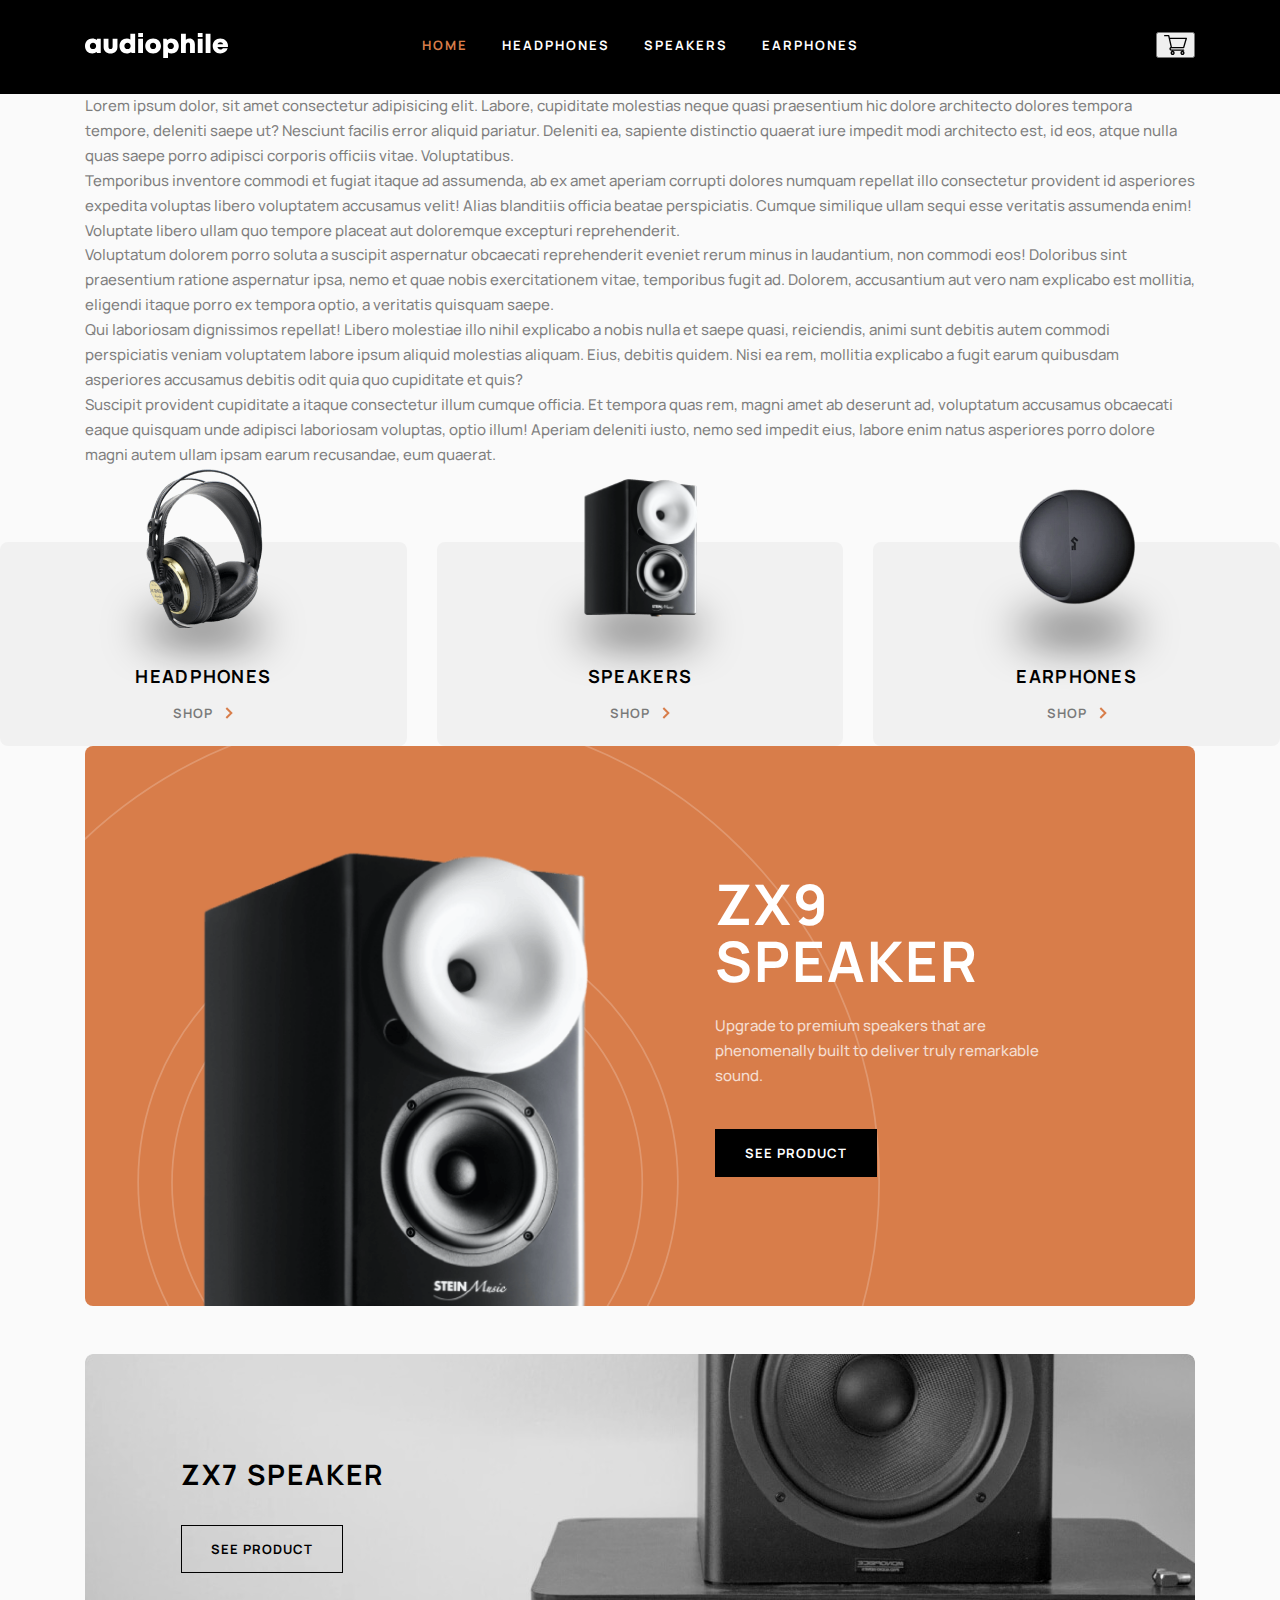
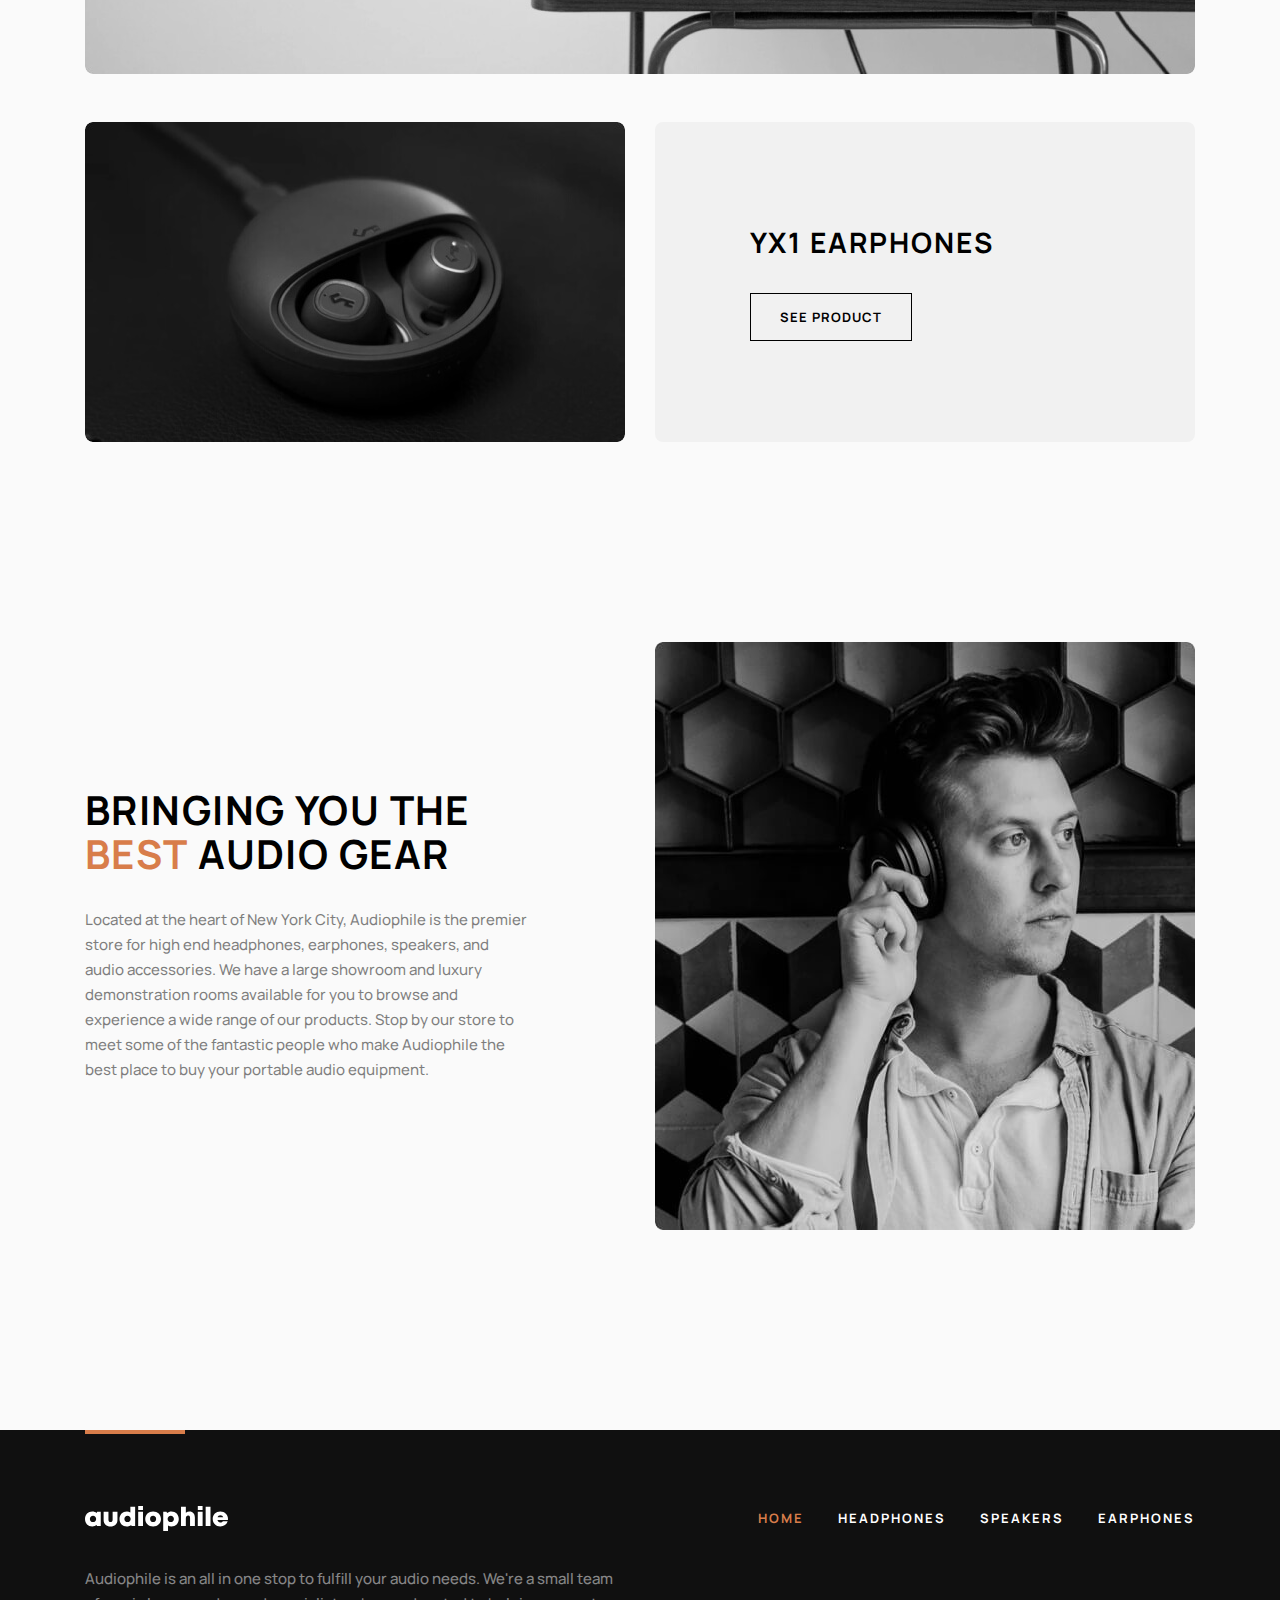
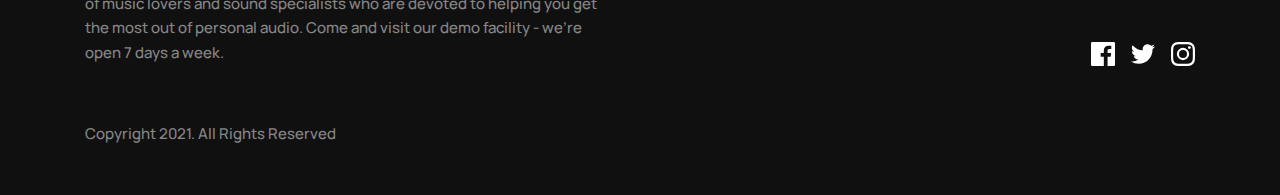
==== commit bd7f611a: "Refactor menu and cart toggler buttons into one" ====
--- a/index.html
+++ b/index.html
@@ -16,8 +16,8 @@
     <div class="header__container container">
       <!-- HEADER MENU -->
       <div class="header__menu">
-        <button class="header__menu-toggler" type="button" aria-label="Toogle categories menu">
-          <svg class="header__menu-toggler-icon" xmlns="http://www.w3.org/2000/svg" width="16" height="15" fill="none" aria-hidden="true" focusable="false"><g fill="currentColor"><path d="M0 0h16v3H0zM0 6h16v3H0zM0 12h16v3H0z"/></g></svg>
+        <button class="header__toggler" type="button" data-target="menu" aria-label="Toogle categories menu">
+          <svg class="header__toggler-icon" xmlns="http://www.w3.org/2000/svg" width="16" height="15" fill="none" aria-hidden="true" focusable="false"><g fill="currentColor"><path d="M0 0h16v3H0zM0 6h16v3H0zM0 12h16v3H0z"/></g></svg>
         </button>
 
         <div class="header__menu-inner">
@@ -72,8 +72,8 @@
 
       <!-- HEADER CART -->
       <div class="header__cart">
-        <button class="header__cart-toggler" type="button" aria-label="Toogle shopping cart">
-          <svg class="header__cart-icon" xmlns="http://www.w3.org/2000/svg" width="23" height="20" fill="none" aria-hidden="true" focusable="false"><path fill="currentColor" fill-rule="evenodd" d="M7.411 13.195a.667.667 0 0 0-.673.66c0 .363.303.659.674.659h12.219c.372 0 .674.295.674.66 0 .364-.302.66-.674.66H7.412c-1.114 0-2.021-.889-2.021-1.98 0-.812.502-1.511 1.218-1.816L4.176 1.32H.674A.667.667 0 0 1 0 .66C0 .296.302 0 .674 0h4.043c.316 0 .59.215.658.517l.481 2.122h16.47c.212 0 .41.097.538.262.127.166.168.38.11.579l-2.695 9.236a.672.672 0 0 1-.648.478H7.41Zm1.214 2.638c1.132 0 2.054.935 2.054 2.084 0 1.148-.922 2.083-2.054 2.083-1.132 0-2.054-.935-2.054-2.083 0-1.15.922-2.084 2.054-2.084Zm9.857 0c1.133 0 2.054.935 2.054 2.084 0 1.148-.922 2.083-2.054 2.083-1.132 0-2.053-.935-2.053-2.083 0-1.15.92-2.084 2.053-2.084Zm.64-3.958 2.31-7.917H6.157l1.797 7.917h11.17ZM9.31 17.917a.69.69 0 0 0-.685-.695.69.69 0 0 0-.685.695.69.69 0 0 0 .685.694.69.69 0 0 0 .685-.694Zm9.172-.695a.69.69 0 0 1 .685.695.69.69 0 0 1-.685.694.69.69 0 0 1-.684-.694.69.69 0 0 1 .684-.695Z" clip-rule="evenodd"/></svg>
+        <button class="header__toggler" type="button" data-target="cart" aria-label="Toogle shopping cart">
+          <svg class="header__toggler-icon header__toggler-icon--cart" xmlns="http://www.w3.org/2000/svg" width="23" height="20" fill="none" aria-hidden="true" focusable="false"><path fill="currentColor" fill-rule="evenodd" d="M7.411 13.195a.667.667 0 0 0-.673.66c0 .363.303.659.674.659h12.219c.372 0 .674.295.674.66 0 .364-.302.66-.674.66H7.412c-1.114 0-2.021-.889-2.021-1.98 0-.812.502-1.511 1.218-1.816L4.176 1.32H.674A.667.667 0 0 1 0 .66C0 .296.302 0 .674 0h4.043c.316 0 .59.215.658.517l.481 2.122h16.47c.212 0 .41.097.538.262.127.166.168.38.11.579l-2.695 9.236a.672.672 0 0 1-.648.478H7.41Zm1.214 2.638c1.132 0 2.054.935 2.054 2.084 0 1.148-.922 2.083-2.054 2.083-1.132 0-2.054-.935-2.054-2.083 0-1.15.922-2.084 2.054-2.084Zm9.857 0c1.133 0 2.054.935 2.054 2.084 0 1.148-.922 2.083-2.054 2.083-1.132 0-2.053-.935-2.053-2.083 0-1.15.92-2.084 2.053-2.084Zm.64-3.958 2.31-7.917H6.157l1.797 7.917h11.17ZM9.31 17.917a.69.69 0 0 0-.685-.695.69.69 0 0 0-.685.695.69.69 0 0 0 .685.694.69.69 0 0 0 .685-.694Zm9.172-.695a.69.69 0 0 1 .685.695.69.69 0 0 1-.685.694.69.69 0 0 1-.684-.694.69.69 0 0 1 .684-.695Z" clip-rule="evenodd"/></svg>
         </button>
 
         <div class="header__cart-inner">
--- a/css/main.min.css
+++ b/css/main.min.css
@@ -1 +1 @@
-:root{--color-brown: #d87d4a;--color-brown-light: #fbaf85;--color-black: #000000;--color-grey-dark: #101010;--color-grey-darker: #4c4c4c;--color-grey: #f1f1f1;--color-light: #fafafa;--color-white: #ffffff;--color-red: #cd2c2c;--color-primary: #d87d4a;--color-bg-body: #fafafa;--color-body-text: #000000;--container-padding: 24px}html{box-sizing:border-box}*,*::before,*::after{box-sizing:inherit}html:focus-within{scroll-behavior:smooth}html,body{height:100%}*{margin:0}body{line-height:1.5;-webkit-font-smoothing:antialiased}ul[role=list],ol[role=list]{list-style:none}a:not([class]){-webkit-text-decoration-skip:ink;text-decoration-skip-ink:auto}img,picture,video,canvas,svg{display:block;max-width:100%}input,button,textarea,select{font:inherit}p,h1,h2,h3,h4,h5,h6{overflow-wrap:break-word}#root,#__next{isolation:isolate}@media(prefers-reduced-motion: reduce){*,*::before,*::after{animation-duration:.01ms !important;animation-iteration-count:1 !important;transition-duration:.01ms !important;scroll-behavior:auto !important}}@font-face{font-family:"Manrope";src:url("../fonts/Manrope-Bold.woff2") format("woff2"),url("../fonts/Manrope-Bold.woff") format("woff");font-weight:bold;font-style:normal;font-display:swap}@font-face{font-family:"Manrope";src:url("../fonts/Manrope-Regular.woff2") format("woff2"),url("../fonts/Manrope-Regular.woff") format("woff");font-weight:normal;font-style:normal;font-display:swap}@font-face{font-family:"Manrope";src:url("../fonts/Manrope-Medium.woff2") format("woff2"),url("../fonts/Manrope-Medium.woff") format("woff");font-weight:500;font-style:normal;font-display:swap}body{display:flex;flex-direction:column;padding:0;margin:0;font-family:"Manrope","Arial",sans-serif;font-size:.9375rem;font-weight:500;line-height:166.667%;background-color:var(--color-bg-body);color:rgba(0,0,0,.5)}img{height:auto}a{color:var(--color-primary);transition-duration:.3s;transition-timing-function:ease;transition-property:color,opacity}a:hover{text-decoration:none}a:active{opacity:.6}*:focus{outline:2px dashed #d87d4a;outline-offset:3px}.visually-hidden{position:absolute;width:1px;height:1px;margin:-1px;border:0;padding:0;clip:rect(0 0 0 0);overflow:hidden}.container{width:100%;max-width:74.375rem;padding-left:var(--container-padding);padding-right:var(--container-padding);margin-left:auto;margin-right:auto}@media only screen and (min-width: 40em){:root{--container-padding: 40px}}.button{display:inline-block;padding:14px 29px;border:1px solid rgba(0,0,0,0);background-color:var(--color-black);color:var(--color-white);font-size:.8125rem;font-weight:700;line-height:normal;letter-spacing:.0625rem;text-transform:uppercase;text-decoration:none;text-align:center;cursor:pointer;white-space:nowrap;transition-duration:.3s;transition-timing-function:ease;transition-property:background-color,opacity}.button:hover{background-color:var(--color-grey-darker)}.button--block{display:block;width:100%}.button--primary{background-color:var(--color-primary);color:var(--color-white)}.button--primary:hover{background-color:var(--color-brown-light)}.button--outline{border-color:var(--color-black);background-color:rgba(0,0,0,0);color:var(--color-black);transition-duration:.3s;transition-timing-function:ease;transition-property:background-color,color,opacity}.button--outline:hover{background-color:var(--color-black);color:var(--color-white)}.button:active{opacity:.6}.arrow-link{display:inline-flex;align-items:center;gap:12px;color:rgba(0,0,0,.5);font-size:.8125rem;font-style:normal;font-weight:700;line-height:normal;letter-spacing:.0625rem;text-transform:uppercase;text-decoration:none}.arrow-link:hover{color:#d87d4a}.arrow-link:active{opacity:.6}.arrow-link::after{flex-shrink:0;width:8px;height:12px;background-image:url("../img/arrow-right-primary.svg");background-repeat:no-repeat;background-size:contain;content:""}.arrow-link--stretched::before{position:absolute;z-index:10;left:0;top:0;width:100%;height:100%;content:""}.arrow-link--stretched:focus{outline:none}.arrow-link--stretched:focus::before{outline:2px dashed #d87d4a;outline-offset:3px}.back-link{color:rgba(0,0,0,.5);text-decoration:none}.back-link:hover{color:var(--color-primary)}.number-controls{display:grid;grid-template-columns:1fr 1fr 1fr;width:120px;height:48px;background-color:var(--color-grey);color:var(--color-body-text);font-size:.8125rem;font-weight:700;line-height:48px;letter-spacing:.0625rem;text-transform:uppercase;text-align:center}.number-controls--small{width:96px;height:32px;line-height:32px}.number-controls__button{border:0;padding:0;color:rgba(0,0,0,.25);cursor:pointer;transition-duration:.3s;transition-timing-function:ease;transition-property:color,opacity}.number-controls__button--decrement{order:-1}.number-controls__button:hover{color:#d87d4a}.number-controls__button:active{opacity:.6}.logo{flex-shrink:0;display:block;text-decoration:none}.logo__img{width:143px;height:25px;-o-object-fit:contain;object-fit:contain}.sitenav__list{display:flex;flex-direction:column;align-items:center;gap:16px;padding:0;list-style:none}.sitenav__link{display:block;font-size:.8125rem;font-weight:700;line-height:192.308%;letter-spacing:.125rem;text-transform:uppercase;color:#fff;text-align:center;text-decoration:none}.sitenav__link:hover{color:var(--color-primary)}.sitenav__item--active .sitenav__link{color:var(--color-primary)}@media only screen and (min-width: 23.4375em){.sitenav__list{flex-direction:row;flex-wrap:wrap;justify-content:center;gap:12px 34px}}.socials__list{display:flex;align-items:center;gap:16px;padding:0;list-style:none}.socials__link{display:block;color:var(--color-white)}.socials__link:hover{color:var(--color-primary)}.socials__icon{display:block}.main-content{flex-grow:1}.product-info{display:grid}.product-info--center{text-align:center}@media only screen and (min-width: 62em){.product-info--center{text-align:left}}.product-info--white{color:#fff}.product-info__title{font-size:1.75rem;font-weight:700;line-height:normal;letter-spacing:.0625rem;color:var(--color-black);text-transform:uppercase}.product-info--white .product-info__title{color:#fff}.product-info--hero .product-info__title{margin-bottom:24px;font-size:2.25rem;line-height:111.111%;letter-spacing:.08038rem}@media only screen and (min-width: 40em){.product-info--hero .product-info__title{font-size:3.5rem;line-height:103.571%;letter-spacing:.125rem}}.product-info--category-page .product-info__title{margin-bottom:24px}@media only screen and (min-width: 40em){.product-info--category-page .product-info__title{margin-bottom:32px;font-size:2.5rem;line-height:110%;letter-spacing:.08931rem}}.product-info--product-page .product-info__title{margin-bottom:24px}@media only screen and (min-width: 40em){.product-info--product-page .product-info__title{margin-bottom:32px;line-height:114.286%}}@media only screen and (min-width: 62em){.product-info--product-page .product-info__title{font-size:2.5rem;line-height:110%;letter-spacing:.08931rem}}.product-info__new{order:-1;font-size:.875rem;font-weight:400;line-height:normal;letter-spacing:.625rem;color:var(--color-primary);text-transform:uppercase}.product-info--white .product-info__new{color:#fff}.product-info--hero .product-info__new{margin-bottom:16px}@media only screen and (min-width: 40em){.product-info--hero .product-info__new{margin-bottom:24px}}.product-info--category-page .product-info__new{margin-bottom:24px}@media only screen and (min-width: 40em){.product-info--category-page .product-info__new{margin-bottom:16px}}.product-info--product-page .product-info__new{margin-bottom:24px}@media only screen and (min-width: 40em){.product-info--product-page .product-info__new{margin-bottom:16px}}.product-info--hero .product-info__text{margin-bottom:28px}@media only screen and (min-width: 40em){.product-info--hero .product-info__text{margin-bottom:40px}}.product-info--category-page .product-info__text{margin-bottom:24px}@media only screen and (min-width: 62em){.product-info--category-page .product-info__text{margin-bottom:32px}}.product-info--product-page .product-info__text{margin-bottom:24px}@media only screen and (min-width: 40em){.product-info--product-page .product-info__text{margin-bottom:32px}}.product-info__actions{display:flex;flex-wrap:wrap;gap:16px}.product-info--center .product-info__actions{justify-content:center}@media only screen and (min-width: 62em){.product-info--center .product-info__actions{justify-content:flex-start}}.product-info__price-wrapper{display:flex;flex-wrap:wrap;align-items:center;gap:8px;margin-bottom:32px}@media only screen and (min-width: 62em){.product-info__price-wrapper{margin-bottom:48px}}.product-info__price{font-size:1.125rem;font-weight:700;line-height:normal;letter-spacing:.08038rem;color:var(--color-black);text-transform:uppercase}.product{display:grid;align-items:center}.product--category-page{gap:32px}@media only screen and (min-width: 40em){.product--category-page{gap:42px}}@media only screen and (min-width: 62em){.product--category-page{grid-template-columns:1fr 27.8125rem;gap:64px}.product--category-page:nth-child(even){grid-template-columns:27.8125rem 1fr}}@media only screen and (min-width: 74.375em){.product--category-page{gap:125px}}.product--product-page{gap:32px}@media only screen and (min-width: 40em){.product--product-page{grid-template-columns:16.9375rem 1fr;gap:36px}}@media only screen and (min-width: 48em){.product--product-page{gap:70px}}@media only screen and (min-width: 62em){.product--product-page{grid-template-columns:1fr 27.8125rem;gap:64px}}@media only screen and (min-width: 74.375em){.product--product-page{gap:125px}}.product__img-wrapper{position:relative;z-index:1;display:grid;place-items:center;padding:24px}.product--category-page .product__img-wrapper{width:100%;height:352px;border-radius:8px;background-color:#f1f1f1}@media only screen and (min-width: 62em){.product--category-page .product__img-wrapper{height:560px}}.product--category-page .product__img-wrapper::after{position:absolute;z-index:-1;left:50%;bottom:51px;transform:translateX(-50%);width:165px;height:35px;border-radius:50%;background-color:var(--color-black);opacity:.1521;content:"";filter:blur(21.7462539673px)}@media only screen and (min-width: 62em){.product--category-page .product__img-wrapper::after{width:262px;height:56px;bottom:81px}}@media only screen and (min-width: 62em){.product--category-page:nth-child(even) .product__img-wrapper{order:1}}.product--product-page .product__img-wrapper{width:100%;height:327px;border-radius:8px;background-color:#f1f1f1}@media only screen and (min-width: 40em){.product--product-page .product__img-wrapper{height:480px}}@media only screen and (min-width: 62em){.product--product-page .product__img-wrapper{height:560px}}.product--product-page .product__img-wrapper::after{position:absolute;z-index:-1;left:50%;bottom:56px;transform:translateX(-50%);width:136px;height:29px;border-radius:50%;background-color:var(--color-black);opacity:.1521;content:"";filter:blur(21.7462539673px)}@media only screen and (min-width: 40em){.product--product-page .product__img-wrapper::after{bottom:132px}}@media only screen and (min-width: 62em){.product--product-page .product__img-wrapper::after{width:262px;height:56px;bottom:81px}}.product--category-page .product__img{width:242px;height:244px;-o-object-fit:contain;object-fit:contain}@media only screen and (min-width: 62em){.product--category-page .product__img{width:372px;height:389px}}.product--product-page .product__img{width:185px;height:193px;-o-object-fit:contain;object-fit:contain}@media only screen and (min-width: 62em){.product--product-page .product__img{width:372px;height:389px}}.product--category-page .product__product-info{max-width:35.75rem;margin-left:auto;margin-right:auto}.category-hero{padding-top:32px;padding-bottom:32px;background-color:#000;color:#fff;text-align:center}@media only screen and (min-width: 40em){.category-hero{padding-top:104px;padding-bottom:96px}}.category-hero__title{font-size:1.75rem;line-height:normal;letter-spacing:.125rem;text-transform:uppercase}@media only screen and (min-width: 40em){.category-hero__title{font-size:2.5rem;line-height:110%;letter-spacing:.08931rem}}.category-products{padding-top:64px;padding-bottom:120px}@media only screen and (min-width: 40em){.category-products{padding-top:120px}}@media only screen and (min-width: 62em){.category-products{padding-top:160px;padding-bottom:160px}}.category-products__list{display:grid;gap:120px;padding:0;list-style:none}@media only screen and (min-width: 62em){.category-products__list{gap:160px}}.category-card{position:relative;z-index:1;display:grid;justify-items:center;padding:0 24px 24px;text-align:center}.category-card::before{position:absolute;z-index:-1;left:0;bottom:0;content:"";width:100%;height:165px;border-radius:8px;background-color:#f1f1f1}@media only screen and (min-width: 62em){.category-card::before{height:204px}}.category-card::after{position:absolute;z-index:-1;left:50%;bottom:108px;transform:translateX(-50%);width:95px;height:14px;border-radius:50%;background-color:var(--color-black);opacity:1;content:"";filter:blur(21.7462539673px)}@media only screen and (min-width: 62em){.category-card::after{width:122px;height:18px}}.category-card__title{position:relative;z-index:2;margin-bottom:16px;font-size:.9375rem;line-height:normal;letter-spacing:.06694rem;color:var(--color-black);text-transform:uppercase}@media only screen and (min-width: 62em){.category-card__title{font-size:1.125rem;letter-spacing:.08038rem}}.category-card__img{position:relative;z-index:2;order:-1;width:103px;height:104px;margin-bottom:36px;-o-object-fit:contain;object-fit:contain}@media only screen and (min-width: 62em){.category-card__img{width:125px;height:160px}}.category-cards__list{display:grid;gap:16px;padding:0;list-style:none}@media only screen and (min-width: 40em){.category-cards__list{grid-template-columns:repeat(3, 1fr);gap:10px}}@media only screen and (min-width: 62em){.category-cards__list{gap:30px}}.featured-product-circles{display:grid;justify-items:center;padding:56px 24px;border-radius:8px;background-color:var(--color-primary);background-image:url("../img/featured-product-circles-bg.svg");background-repeat:no-repeat;background-size:558px 558px;background-position:center top -121px;color:var(--color-white);text-align:center;overflow:hidden}@media only screen and (min-width: 40em){.featured-product-circles{padding:52px 64px 64px;background-size:944px 944px;background-position:center top -288px}}@media only screen and (min-width: 62em){.featured-product-circles{grid-template-columns:1fr 1fr;align-items:center;justify-content:space-between;gap:80px;height:560px;padding:24px 95px;background-position:-149px -36px;text-align:left}}.featured-product-circles *:focus{outline-color:var(--color-white)}.featured-product-circles__img{width:207px;height:207px;-o-object-fit:contain;object-fit:contain;margin-bottom:32px}@media only screen and (min-width: 40em){.featured-product-circles__img{width:237px;height:237px;margin-bottom:64px}}@media only screen and (min-width: 62em){.featured-product-circles__img{width:493px;height:auto;margin-bottom:0}}@media only screen and (min-width: 74.375em){.featured-product-circles__img{margin-bottom:-120px}}.featured-product-circles__content{max-width:21.875rem;margin-left:auto;margin-right:auto}.featured-product-circles__title{margin-bottom:24px;font-size:2.25rem;line-height:111.111%;letter-spacing:.08038rem;text-transform:uppercase}@media only screen and (min-width: 40em){.featured-product-circles__title{font-size:3.5rem;line-height:103.571%;letter-spacing:.125rem}}.featured-product-circles__text{margin-bottom:24px;color:rgba(255,255,255,.75)}@media only screen and (min-width: 40em){.featured-product-circles__text{margin-bottom:40px}}.featured-product-bg{display:grid;align-items:center;height:320px;padding:24px;border-radius:8px;background-image:url("../img/featured-product-bg-mobile.jpg");background-repeat:no-repeat;background-size:cover;background-position:right center;overflow:hidden}@media only screen and (-webkit-min-device-pixel-ratio: 2),only screen and (min-device-pixel-ratio: 2),only screen and (min-resolution: 192dpi),only screen and (min-resolution: 2dppx){.featured-product-bg{background-image:url("../img/featured-product-bg-mobile@2x.jpg")}}@media only screen and (min-width: 40em){.featured-product-bg{padding:64px;background-image:url("../img/featured-product-bg-tablet.jpg")}}@media only screen and (min-width: 40em)and (-webkit-min-device-pixel-ratio: 2),only screen and (min-width: 40em)and (min-device-pixel-ratio: 2),only screen and (min-width: 40em)and (min-resolution: 192dpi),only screen and (min-width: 40em)and (min-resolution: 2dppx){.featured-product-bg{background-image:url("../img/featured-product-bg-tablet@2x.jpg")}}@media only screen and (min-width: 62em){.featured-product-bg{padding:64px 96px;background-image:url("../img/featured-product-bg-desktop.jpg");background-position:center center}}@media only screen and (min-width: 62em)and (-webkit-min-device-pixel-ratio: 2),only screen and (min-width: 62em)and (min-device-pixel-ratio: 2),only screen and (min-width: 62em)and (min-resolution: 192dpi),only screen and (min-width: 62em)and (min-resolution: 2dppx){.featured-product-bg{background-image:url("../img/featured-product-bg-desktop@2x.jpg")}}@media only screen and (min-width: 40em){.featured-product-bg__content{max-width:50%}}.featured-product-bg__title{margin-bottom:32px;font-size:1.75rem;font-style:normal;line-height:normal;letter-spacing:.125rem;color:var(--color-black);text-transform:uppercase}.featured-product-cards{display:grid;gap:24px}@media only screen and (min-width: 40em){.featured-product-cards{grid-template-columns:repeat(2, 1fr);gap:12px}}@media only screen and (min-width: 62em){.featured-product-cards{gap:30px}}.featured-product-cards__card{width:100%;height:200px;border-radius:8px;background-color:#f1f1f1;order:1;display:grid;align-content:center;justify-items:start;gap:32px;padding:24px}@media only screen and (min-width: 40em){.featured-product-cards__card{height:320px;padding:40px}}@media only screen and (min-width: 62em){.featured-product-cards__card{padding:40px 95px}}.featured-product-cards__title{font-size:1.75rem;line-height:normal;letter-spacing:.125rem;color:var(--color-black);text-transform:uppercase}.featured-product-cards__img{width:100%;height:200px;border-radius:8px;-o-object-fit:cover;object-fit:cover;overflow:hidden}@media only screen and (min-width: 40em){.featured-product-cards__img{height:100%}}.featured-products__list{display:grid;gap:24px;padding:0;list-style:none}@media only screen and (min-width: 40em){.featured-products__list{gap:32px}}@media only screen and (min-width: 62em){.featured-products__list{gap:48px}}.product-features__heading{font-size:1.5rem;font-weight:700;line-height:1.5;letter-spacing:.05356rem;color:var(--color-black);text-transform:uppercase;margin-bottom:24px}@media only screen and (min-width: 40em){.product-features__heading{font-size:2rem;line-height:112.5%;letter-spacing:.07144rem}}@media only screen and (min-width: 62em){.product-features__heading{margin-bottom:32px}}.product-features p+p{margin-top:20px}.product-contents{display:grid;gap:24px 12px}@media only screen and (min-width: 40em){.product-contents{grid-template-columns:repeat(2, 1fr)}}@media only screen and (min-width: 62em){.product-contents{grid-template-columns:none;gap:32px}}.product-contents__heading{font-size:1.5rem;font-weight:700;line-height:1.5;letter-spacing:.05356rem;color:var(--color-black);text-transform:uppercase}@media only screen and (min-width: 40em){.product-contents__heading{font-size:2rem;line-height:112.5%;letter-spacing:.07144rem}}.product-contents__list{display:grid;gap:8px}.product-contents__item{display:flex;gap:20px}.product-contents__item-title{order:1;flex-grow:1}.product-contents__item-value{min-width:20px;font-weight:bold;color:var(--color-primary)}.product-features-contents__container{display:grid;gap:88px;align-items:start}@media only screen and (min-width: 40em){.product-features-contents__container{gap:120px}}@media only screen and (min-width: 62em){.product-features-contents__container{grid-template-columns:1fr 21.875rem;gap:125px}}.product-images__grid{display:grid;gap:20px 18px;padding:0;list-style:none}@media only screen and (min-width: 40em){.product-images__grid{grid-template-columns:3fr 5fr;grid-template-rows:repeat(2, 174px)}}@media only screen and (min-width: 62em){.product-images__grid{grid-template-rows:repeat(2, 280px)}}@media only screen and (min-width: 74.375em){.product-images__grid{grid-template-columns:27.8125rem minmax(39.6875rem 1fr)}}@media only screen and (min-width: 40em){.product-images__item:nth-child(1){grid-column:1/2;grid-row:1/2}.product-images__item:nth-child(2){grid-column:1/2;grid-row:2/3}.product-images__item:nth-child(3){grid-column:2/-1;grid-row:1/span 2}}.product-images__picture{height:100%}.product-images__img{width:100%;height:100%;-o-object-fit:cover;object-fit:cover;border-radius:8px;overflow:hidden}.similar-products{padding-top:60px;padding-bottom:60px;text-align:center}@media only screen and (min-width: 62em){.similar-products{padding-top:80px;padding-bottom:80px}}.similar-products__heading{font-size:1.5rem;font-weight:700;line-height:1.5;letter-spacing:.05356rem;color:var(--color-black);text-transform:uppercase;margin-bottom:40px}@media only screen and (min-width: 40em){.similar-products__heading{font-size:2rem;line-height:112.5%;letter-spacing:.07144rem}}@media only screen and (min-width: 40em){.similar-products__heading{margin-bottom:56px}}@media only screen and (min-width: 62em){.similar-products__heading{margin-bottom:64px}}.similar-products__list{display:grid;gap:56px 12px;padding:0;list-style:none}@media only screen and (min-width: 40em){.similar-products__list{grid-template-columns:repeat(3, 1fr)}}@media only screen and (min-width: 62em){.similar-products__list{gap:56px 30px}}.similar-products__item{display:grid;justify-items:center}.similar-products__item-title{margin-bottom:32px;font-size:1.5rem;line-height:normal;letter-spacing:.10713rem;text-transform:uppercase;color:var(--color-black)}.similar-products__item-img-wrapper{width:100%;height:120px;border-radius:8px;background-color:#f1f1f1;display:grid;place-items:center;order:-1;width:100%;padding:12px;margin-bottom:32px}@media only screen and (min-width: 40em){.similar-products__item-img-wrapper{height:318px;margin-bottom:40px}}.similar-products__item-img{width:88px;height:96px;-o-object-fit:contain;object-fit:contain}@media only screen and (min-width: 40em){.similar-products__item-img{width:190px;height:200px}}.product-cart-card{display:flex;align-items:center;gap:16px}.product-cart-card__img-wrapper{flex-shrink:0;display:grid;place-items:center;width:64px;height:64px;border-radius:8px;background-color:#f1f1f1}.product-cart-card__img{width:48px;height:48px;-o-object-fit:contain;object-fit:contain}.product-cart-card__info{flex-grow:1;display:grid;grid-template-columns:1fr auto;grid-template-rows:auto auto;gap:0 8px;align-items:center}.product-cart-card__title{font-size:.9375rem;font-style:normal;font-weight:700;line-height:166.667%;color:var(--color-black);text-transform:uppercase}.product-cart-card__price{color:rgba(0,0,0,.5);font-size:.875rem;font-weight:700;line-height:178.571%}.product-cart-card__count{grid-column:2/3;grid-row:1/-1}.product-cart-card__count--summary{align-self:baseline}.cart-card-summary{display:grid;gap:8px}.cart-card-summary__item{display:flex;justify-content:space-between;align-items:center}.cart-card-summary__title{text-transform:uppercase}.cart-card-summary__value{text-align:right;font-size:1.125rem;font-weight:700;line-height:normal;color:var(--color-black);text-transform:uppercase}.cart-card-summary__item--grand-total{margin-top:16px}.cart-card-summary__item--grand-total .cart-card-summary__value{color:var(--color-primary)}.cart-card{padding:32px;background-color:var(--color-white);border-radius:8px}.cart-card__header{display:flex;align-items:center;justify-content:space-between;margin-bottom:32px}.cart-card__heading{margin-right:16px;font-size:1.125rem;line-height:normal;letter-spacing:.08038rem;color:var(--color-black);text-transform:uppercase}.cart-card__remove-items-button{border:0;padding:0;background-color:rgba(0,0,0,0);color:rgba(0,0,0,.5);text-decoration:underline;cursor:pointer;transition-duration:.3s;transition-timing-function:ease;transition-property:color}.cart-card__remove-items-button:hover{color:var(--color-primary)}.cart-card__remove-items-button:active{opacity:.6}.cart-card--empty .cart-card__remove-items-button,.cart-card--checkout-page .cart-card__remove-items-button{display:none}.cart-card--empty .cart-card__inner{display:none}.cart-card__products{display:grid;gap:24px;padding:0;margin-bottom:32px;list-style:none}.cart-card__summary{margin-bottom:24px}.cart-card__summary--checkout-page{margin-bottom:32px}.cart-card__empty{display:none}.cart-card--empty .cart-card__empty{display:block;text-align:center}.mission{padding-top:120px;padding-bottom:120px}.mission__container{display:grid;justify-items:center}.mission__img{width:100%;height:300px;margin-bottom:40px;border-radius:8px;-o-object-fit:cover;object-fit:cover}.mission__content{width:100%;max-width:35.875rem;text-align:center}.mission__heading{margin-bottom:32px;font-size:1.75rem;line-height:normal;letter-spacing:.0625rem;color:#000;text-transform:uppercase}.mission__heading-accent{color:var(--color-primary)}.mission__text{color:rgba(0,0,0,.5)}@media only screen and (min-width: 48em){.mission{padding-top:96px;padding-bottom:96px}.mission__img{margin-bottom:40px}.mission__heading{font-size:2.5rem;line-height:1.1;letter-spacing:.08931rem}}@media only screen and (min-width: 62em){.mission{padding-top:200px;padding-bottom:200px}.mission__container{grid-template-columns:27.8125rem 1fr;gap:125px;align-items:center}.mission__img{width:540px;height:588px;margin-bottom:0}.mission__content{max-width:none;order:-1;text-align:left}}.header{position:relative;z-index:1;padding-top:32px;padding-bottom:32px;background-color:var(--color-black)}.header--absolute{position:absolute;z-index:1;left:0;top:0;width:100%}.header::after{position:absolute;left:0;right:0;top:100%;height:1px;background-color:rgba(255,255,255,.104);content:""}@media only screen and (min-width: 40em){.header::after{left:var(--container-padding);right:var(--container-padding)}}@media only screen and (min-width: 62em){.header{padding-bottom:36px}}.header__container{display:flex;align-items:center;justify-content:space-between;gap:16px}@media only screen and (min-width: 40em){.header__container{justify-content:flex-start;gap:42px}}@media only screen and (min-width: 62em){.header__container{justify-content:space-between;gap:42px}}.header__menu{flex-shrink:0}@media only screen and (min-width: 62em){.header__menu{display:none}}.header__menu-toggler{display:block;border:0;padding:0;background-color:rgba(0,0,0,0);color:var(--color-white);cursor:pointer;transition-duration:.3s;transition-timing-function:ease;transition-property:color}.header__menu-toggler:hover{color:var(--color-primary)}.header__menu-toggler-icon{display:block;width:16px;height:15px}.header__menu-inner{display:none}@media only screen and (min-width: 40em){.header__logo{margin-right:auto}}@media only screen and (min-width: 62em){.header__logo{margin-right:0}}.header__sitenav{display:none}@media only screen and (min-width: 62em){.header__sitenav{display:block}}.header__cart{flex-shrink:0}@media only screen and (min-width: 62em){.header__cart{display:flex;justify-content:flex-end;min-width:143px}}.header__cart-toggler{display:block;border:0;padding:0;background-color:rgba(0,0,0,0);color:var(--color-white);cursor:pointer;transition-duration:.3s;transition-timing-function:ease;transition-property:color}.header__cart-toggler:hover{color:var(--color-primary)}.header__cart-toggler-icon{display:block;width:23px;height:20px}.header__cart-inner{display:none}.footer{background-color:#101010;color:rgba(255,255,255,.5)}.footer__container{position:relative;z-index:1;display:grid;justify-items:center;gap:48px;padding-top:52px;padding-bottom:38px;text-align:center}.footer__container::before{position:absolute;z-index:1;left:50%;top:0;width:100px;height:4px;transform:translateX(-50%);background-color:var(--color-primary);content:""}.footer__socials{order:1}@media only screen and (min-width: 48em){.footer__container{grid-template-columns:1fr 1fr;justify-items:start;gap:0 48px;padding-top:60px;padding-bottom:46px;text-align:left}.footer__container::before{left:var(--container-padding);transform:none}.footer__logo,.footer__sitenav,.footer__about{grid-column:1/-1}.footer__logo,.footer__sitenav{margin-bottom:32px}.footer__about{margin-bottom:80px}.footer__socials{justify-self:end}}@media only screen and (min-width: 62em){.footer__container{padding-top:76px;padding-bottom:48px}.footer__logo{grid-column:1/2;margin-bottom:36px}.footer__sitenav{justify-self:end;grid-column:2/-1;margin-bottom:0}.footer__about{grid-column:1/2;margin-bottom:0}.footer__socials{order:unset;align-self:end}.footer__copy{margin-top:56px}}/*# sourceMappingURL=main.min.css.map */+:root{--color-brown: #d87d4a;--color-brown-light: #fbaf85;--color-black: #000000;--color-grey-dark: #101010;--color-grey-darker: #4c4c4c;--color-grey: #f1f1f1;--color-light: #fafafa;--color-white: #ffffff;--color-red: #cd2c2c;--color-primary: #d87d4a;--color-bg-body: #fafafa;--color-body-text: #000000;--container-padding: 24px}html{box-sizing:border-box}*,*::before,*::after{box-sizing:inherit}html:focus-within{scroll-behavior:smooth}html,body{height:100%}*{margin:0}body{line-height:1.5;-webkit-font-smoothing:antialiased}ul[role=list],ol[role=list]{list-style:none}a:not([class]){-webkit-text-decoration-skip:ink;text-decoration-skip-ink:auto}img,picture,video,canvas,svg{display:block;max-width:100%}input,button,textarea,select{font:inherit}p,h1,h2,h3,h4,h5,h6{overflow-wrap:break-word}#root,#__next{isolation:isolate}@media(prefers-reduced-motion: reduce){*,*::before,*::after{animation-duration:.01ms !important;animation-iteration-count:1 !important;transition-duration:.01ms !important;scroll-behavior:auto !important}}@font-face{font-family:"Manrope";src:url("../fonts/Manrope-Bold.woff2") format("woff2"),url("../fonts/Manrope-Bold.woff") format("woff");font-weight:bold;font-style:normal;font-display:swap}@font-face{font-family:"Manrope";src:url("../fonts/Manrope-Regular.woff2") format("woff2"),url("../fonts/Manrope-Regular.woff") format("woff");font-weight:normal;font-style:normal;font-display:swap}@font-face{font-family:"Manrope";src:url("../fonts/Manrope-Medium.woff2") format("woff2"),url("../fonts/Manrope-Medium.woff") format("woff");font-weight:500;font-style:normal;font-display:swap}body{display:flex;flex-direction:column;padding:0;margin:0;font-family:"Manrope","Arial",sans-serif;font-size:.9375rem;font-weight:500;line-height:166.667%;background-color:var(--color-bg-body);color:rgba(0,0,0,.5)}img{height:auto}a{color:var(--color-primary);transition-duration:.3s;transition-timing-function:ease;transition-property:color,opacity}a:hover{text-decoration:none}a:active{opacity:.6}*:focus{outline:2px dashed #d87d4a;outline-offset:3px}.visually-hidden{position:absolute;width:1px;height:1px;margin:-1px;border:0;padding:0;clip:rect(0 0 0 0);overflow:hidden}.container{width:100%;max-width:74.375rem;padding-left:var(--container-padding);padding-right:var(--container-padding);margin-left:auto;margin-right:auto}@media only screen and (min-width: 40em){:root{--container-padding: 40px}}.button{display:inline-block;padding:14px 29px;border:1px solid rgba(0,0,0,0);background-color:var(--color-black);color:var(--color-white);font-size:.8125rem;font-weight:700;line-height:normal;letter-spacing:.0625rem;text-transform:uppercase;text-decoration:none;text-align:center;cursor:pointer;white-space:nowrap;transition-duration:.3s;transition-timing-function:ease;transition-property:background-color,opacity}.button:hover{background-color:var(--color-grey-darker)}.button--block{display:block;width:100%}.button--primary{background-color:var(--color-primary);color:var(--color-white)}.button--primary:hover{background-color:var(--color-brown-light)}.button--outline{border-color:var(--color-black);background-color:rgba(0,0,0,0);color:var(--color-black);transition-duration:.3s;transition-timing-function:ease;transition-property:background-color,color,opacity}.button--outline:hover{background-color:var(--color-black);color:var(--color-white)}.button:active{opacity:.6}.arrow-link{display:inline-flex;align-items:center;gap:12px;color:rgba(0,0,0,.5);font-size:.8125rem;font-style:normal;font-weight:700;line-height:normal;letter-spacing:.0625rem;text-transform:uppercase;text-decoration:none}.arrow-link:hover{color:#d87d4a}.arrow-link:active{opacity:.6}.arrow-link::after{flex-shrink:0;width:8px;height:12px;background-image:url("../img/arrow-right-primary.svg");background-repeat:no-repeat;background-size:contain;content:""}.arrow-link--stretched::before{position:absolute;z-index:10;left:0;top:0;width:100%;height:100%;content:""}.arrow-link--stretched:focus{outline:none}.arrow-link--stretched:focus::before{outline:2px dashed #d87d4a;outline-offset:3px}.back-link{color:rgba(0,0,0,.5);text-decoration:none}.back-link:hover{color:var(--color-primary)}.number-controls{display:grid;grid-template-columns:1fr 1fr 1fr;width:120px;height:48px;background-color:var(--color-grey);color:var(--color-body-text);font-size:.8125rem;font-weight:700;line-height:48px;letter-spacing:.0625rem;text-transform:uppercase;text-align:center}.number-controls--small{width:96px;height:32px;line-height:32px}.number-controls__button{border:0;padding:0;color:rgba(0,0,0,.25);cursor:pointer;transition-duration:.3s;transition-timing-function:ease;transition-property:color,opacity}.number-controls__button--decrement{order:-1}.number-controls__button:hover{color:#d87d4a}.number-controls__button:active{opacity:.6}.logo{flex-shrink:0;display:block;text-decoration:none}.logo__img{width:143px;height:25px;-o-object-fit:contain;object-fit:contain}.sitenav__list{display:flex;flex-direction:column;align-items:center;gap:16px;padding:0;list-style:none}.sitenav__link{display:block;font-size:.8125rem;font-weight:700;line-height:192.308%;letter-spacing:.125rem;text-transform:uppercase;color:#fff;text-align:center;text-decoration:none}.sitenav__link:hover{color:var(--color-primary)}.sitenav__item--active .sitenav__link{color:var(--color-primary)}@media only screen and (min-width: 23.4375em){.sitenav__list{flex-direction:row;flex-wrap:wrap;justify-content:center;gap:12px 34px}}.socials__list{display:flex;align-items:center;gap:16px;padding:0;list-style:none}.socials__link{display:block;color:var(--color-white)}.socials__link:hover{color:var(--color-primary)}.socials__icon{display:block}.main-content{flex-grow:1}.product-info{display:grid}.product-info--center{text-align:center}@media only screen and (min-width: 62em){.product-info--center{text-align:left}}.product-info--white{color:#fff}.product-info__title{font-size:1.75rem;font-weight:700;line-height:normal;letter-spacing:.0625rem;color:var(--color-black);text-transform:uppercase}.product-info--white .product-info__title{color:#fff}.product-info--hero .product-info__title{margin-bottom:24px;font-size:2.25rem;line-height:111.111%;letter-spacing:.08038rem}@media only screen and (min-width: 40em){.product-info--hero .product-info__title{font-size:3.5rem;line-height:103.571%;letter-spacing:.125rem}}.product-info--category-page .product-info__title{margin-bottom:24px}@media only screen and (min-width: 40em){.product-info--category-page .product-info__title{margin-bottom:32px;font-size:2.5rem;line-height:110%;letter-spacing:.08931rem}}.product-info--product-page .product-info__title{margin-bottom:24px}@media only screen and (min-width: 40em){.product-info--product-page .product-info__title{margin-bottom:32px;line-height:114.286%}}@media only screen and (min-width: 62em){.product-info--product-page .product-info__title{font-size:2.5rem;line-height:110%;letter-spacing:.08931rem}}.product-info__new{order:-1;font-size:.875rem;font-weight:400;line-height:normal;letter-spacing:.625rem;color:var(--color-primary);text-transform:uppercase}.product-info--white .product-info__new{color:#fff}.product-info--hero .product-info__new{margin-bottom:16px}@media only screen and (min-width: 40em){.product-info--hero .product-info__new{margin-bottom:24px}}.product-info--category-page .product-info__new{margin-bottom:24px}@media only screen and (min-width: 40em){.product-info--category-page .product-info__new{margin-bottom:16px}}.product-info--product-page .product-info__new{margin-bottom:24px}@media only screen and (min-width: 40em){.product-info--product-page .product-info__new{margin-bottom:16px}}.product-info--hero .product-info__text{margin-bottom:28px}@media only screen and (min-width: 40em){.product-info--hero .product-info__text{margin-bottom:40px}}.product-info--category-page .product-info__text{margin-bottom:24px}@media only screen and (min-width: 62em){.product-info--category-page .product-info__text{margin-bottom:32px}}.product-info--product-page .product-info__text{margin-bottom:24px}@media only screen and (min-width: 40em){.product-info--product-page .product-info__text{margin-bottom:32px}}.product-info__actions{display:flex;flex-wrap:wrap;gap:16px}.product-info--center .product-info__actions{justify-content:center}@media only screen and (min-width: 62em){.product-info--center .product-info__actions{justify-content:flex-start}}.product-info__price-wrapper{display:flex;flex-wrap:wrap;align-items:center;gap:8px;margin-bottom:32px}@media only screen and (min-width: 62em){.product-info__price-wrapper{margin-bottom:48px}}.product-info__price{font-size:1.125rem;font-weight:700;line-height:normal;letter-spacing:.08038rem;color:var(--color-black);text-transform:uppercase}.product{display:grid;align-items:center}.product--category-page{gap:32px}@media only screen and (min-width: 40em){.product--category-page{gap:42px}}@media only screen and (min-width: 62em){.product--category-page{grid-template-columns:1fr 27.8125rem;gap:64px}.product--category-page:nth-child(even){grid-template-columns:27.8125rem 1fr}}@media only screen and (min-width: 74.375em){.product--category-page{gap:125px}}.product--product-page{gap:32px}@media only screen and (min-width: 40em){.product--product-page{grid-template-columns:16.9375rem 1fr;gap:36px}}@media only screen and (min-width: 48em){.product--product-page{gap:70px}}@media only screen and (min-width: 62em){.product--product-page{grid-template-columns:1fr 27.8125rem;gap:64px}}@media only screen and (min-width: 74.375em){.product--product-page{gap:125px}}.product__img-wrapper{position:relative;z-index:1;display:grid;place-items:center;padding:24px}.product--category-page .product__img-wrapper{width:100%;height:352px;border-radius:8px;background-color:#f1f1f1}@media only screen and (min-width: 62em){.product--category-page .product__img-wrapper{height:560px}}.product--category-page .product__img-wrapper::after{position:absolute;z-index:-1;left:50%;bottom:51px;transform:translateX(-50%);width:165px;height:35px;border-radius:50%;background-color:var(--color-black);opacity:.1521;content:"";filter:blur(21.7462539673px)}@media only screen and (min-width: 62em){.product--category-page .product__img-wrapper::after{width:262px;height:56px;bottom:81px}}@media only screen and (min-width: 62em){.product--category-page:nth-child(even) .product__img-wrapper{order:1}}.product--product-page .product__img-wrapper{width:100%;height:327px;border-radius:8px;background-color:#f1f1f1}@media only screen and (min-width: 40em){.product--product-page .product__img-wrapper{height:480px}}@media only screen and (min-width: 62em){.product--product-page .product__img-wrapper{height:560px}}.product--product-page .product__img-wrapper::after{position:absolute;z-index:-1;left:50%;bottom:56px;transform:translateX(-50%);width:136px;height:29px;border-radius:50%;background-color:var(--color-black);opacity:.1521;content:"";filter:blur(21.7462539673px)}@media only screen and (min-width: 40em){.product--product-page .product__img-wrapper::after{bottom:132px}}@media only screen and (min-width: 62em){.product--product-page .product__img-wrapper::after{width:262px;height:56px;bottom:81px}}.product--category-page .product__img{width:242px;height:244px;-o-object-fit:contain;object-fit:contain}@media only screen and (min-width: 62em){.product--category-page .product__img{width:372px;height:389px}}.product--product-page .product__img{width:185px;height:193px;-o-object-fit:contain;object-fit:contain}@media only screen and (min-width: 62em){.product--product-page .product__img{width:372px;height:389px}}.product--category-page .product__product-info{max-width:35.75rem;margin-left:auto;margin-right:auto}.category-hero{padding-top:32px;padding-bottom:32px;background-color:#000;color:#fff;text-align:center}@media only screen and (min-width: 40em){.category-hero{padding-top:104px;padding-bottom:96px}}.category-hero__title{font-size:1.75rem;line-height:normal;letter-spacing:.125rem;text-transform:uppercase}@media only screen and (min-width: 40em){.category-hero__title{font-size:2.5rem;line-height:110%;letter-spacing:.08931rem}}.category-products{padding-top:64px;padding-bottom:120px}@media only screen and (min-width: 40em){.category-products{padding-top:120px}}@media only screen and (min-width: 62em){.category-products{padding-top:160px;padding-bottom:160px}}.category-products__list{display:grid;gap:120px;padding:0;list-style:none}@media only screen and (min-width: 62em){.category-products__list{gap:160px}}.category-card{position:relative;z-index:1;display:grid;justify-items:center;padding:0 24px 24px;text-align:center}.category-card::before{position:absolute;z-index:-1;left:0;bottom:0;content:"";width:100%;height:165px;border-radius:8px;background-color:#f1f1f1}@media only screen and (min-width: 62em){.category-card::before{height:204px}}.category-card::after{position:absolute;z-index:-1;left:50%;bottom:108px;transform:translateX(-50%);width:95px;height:14px;border-radius:50%;background-color:var(--color-black);opacity:1;content:"";filter:blur(21.7462539673px)}@media only screen and (min-width: 62em){.category-card::after{width:122px;height:18px}}.category-card__title{position:relative;z-index:2;margin-bottom:16px;font-size:.9375rem;line-height:normal;letter-spacing:.06694rem;color:var(--color-black);text-transform:uppercase}@media only screen and (min-width: 62em){.category-card__title{font-size:1.125rem;letter-spacing:.08038rem}}.category-card__img{position:relative;z-index:2;order:-1;width:103px;height:104px;margin-bottom:36px;-o-object-fit:contain;object-fit:contain}@media only screen and (min-width: 62em){.category-card__img{width:125px;height:160px}}.category-cards__list{display:grid;gap:16px;padding:0;list-style:none}@media only screen and (min-width: 40em){.category-cards__list{grid-template-columns:repeat(3, 1fr);gap:10px}}@media only screen and (min-width: 62em){.category-cards__list{gap:30px}}.featured-product-circles{display:grid;justify-items:center;padding:56px 24px;border-radius:8px;background-color:var(--color-primary);background-image:url("../img/featured-product-circles-bg.svg");background-repeat:no-repeat;background-size:558px 558px;background-position:center top -121px;color:var(--color-white);text-align:center;overflow:hidden}@media only screen and (min-width: 40em){.featured-product-circles{padding:52px 64px 64px;background-size:944px 944px;background-position:center top -288px}}@media only screen and (min-width: 62em){.featured-product-circles{grid-template-columns:1fr 1fr;align-items:center;justify-content:space-between;gap:80px;height:560px;padding:24px 95px;background-position:-149px -36px;text-align:left}}.featured-product-circles *:focus{outline-color:var(--color-white)}.featured-product-circles__img{width:207px;height:207px;-o-object-fit:contain;object-fit:contain;margin-bottom:32px}@media only screen and (min-width: 40em){.featured-product-circles__img{width:237px;height:237px;margin-bottom:64px}}@media only screen and (min-width: 62em){.featured-product-circles__img{width:493px;height:auto;margin-bottom:0}}@media only screen and (min-width: 74.375em){.featured-product-circles__img{margin-bottom:-120px}}.featured-product-circles__content{max-width:21.875rem;margin-left:auto;margin-right:auto}.featured-product-circles__title{margin-bottom:24px;font-size:2.25rem;line-height:111.111%;letter-spacing:.08038rem;text-transform:uppercase}@media only screen and (min-width: 40em){.featured-product-circles__title{font-size:3.5rem;line-height:103.571%;letter-spacing:.125rem}}.featured-product-circles__text{margin-bottom:24px;color:rgba(255,255,255,.75)}@media only screen and (min-width: 40em){.featured-product-circles__text{margin-bottom:40px}}.featured-product-bg{display:grid;align-items:center;height:320px;padding:24px;border-radius:8px;background-image:url("../img/featured-product-bg-mobile.jpg");background-repeat:no-repeat;background-size:cover;background-position:right center;overflow:hidden}@media only screen and (-webkit-min-device-pixel-ratio: 2),only screen and (min-device-pixel-ratio: 2),only screen and (min-resolution: 192dpi),only screen and (min-resolution: 2dppx){.featured-product-bg{background-image:url("../img/featured-product-bg-mobile@2x.jpg")}}@media only screen and (min-width: 40em){.featured-product-bg{padding:64px;background-image:url("../img/featured-product-bg-tablet.jpg")}}@media only screen and (min-width: 40em)and (-webkit-min-device-pixel-ratio: 2),only screen and (min-width: 40em)and (min-device-pixel-ratio: 2),only screen and (min-width: 40em)and (min-resolution: 192dpi),only screen and (min-width: 40em)and (min-resolution: 2dppx){.featured-product-bg{background-image:url("../img/featured-product-bg-tablet@2x.jpg")}}@media only screen and (min-width: 62em){.featured-product-bg{padding:64px 96px;background-image:url("../img/featured-product-bg-desktop.jpg");background-position:center center}}@media only screen and (min-width: 62em)and (-webkit-min-device-pixel-ratio: 2),only screen and (min-width: 62em)and (min-device-pixel-ratio: 2),only screen and (min-width: 62em)and (min-resolution: 192dpi),only screen and (min-width: 62em)and (min-resolution: 2dppx){.featured-product-bg{background-image:url("../img/featured-product-bg-desktop@2x.jpg")}}@media only screen and (min-width: 40em){.featured-product-bg__content{max-width:50%}}.featured-product-bg__title{margin-bottom:32px;font-size:1.75rem;font-style:normal;line-height:normal;letter-spacing:.125rem;color:var(--color-black);text-transform:uppercase}.featured-product-cards{display:grid;gap:24px}@media only screen and (min-width: 40em){.featured-product-cards{grid-template-columns:repeat(2, 1fr);gap:12px}}@media only screen and (min-width: 62em){.featured-product-cards{gap:30px}}.featured-product-cards__card{width:100%;height:200px;border-radius:8px;background-color:#f1f1f1;order:1;display:grid;align-content:center;justify-items:start;gap:32px;padding:24px}@media only screen and (min-width: 40em){.featured-product-cards__card{height:320px;padding:40px}}@media only screen and (min-width: 62em){.featured-product-cards__card{padding:40px 95px}}.featured-product-cards__title{font-size:1.75rem;line-height:normal;letter-spacing:.125rem;color:var(--color-black);text-transform:uppercase}.featured-product-cards__img{width:100%;height:200px;border-radius:8px;-o-object-fit:cover;object-fit:cover;overflow:hidden}@media only screen and (min-width: 40em){.featured-product-cards__img{height:100%}}.featured-products__list{display:grid;gap:24px;padding:0;list-style:none}@media only screen and (min-width: 40em){.featured-products__list{gap:32px}}@media only screen and (min-width: 62em){.featured-products__list{gap:48px}}.product-features__heading{font-size:1.5rem;font-weight:700;line-height:1.5;letter-spacing:.05356rem;color:var(--color-black);text-transform:uppercase;margin-bottom:24px}@media only screen and (min-width: 40em){.product-features__heading{font-size:2rem;line-height:112.5%;letter-spacing:.07144rem}}@media only screen and (min-width: 62em){.product-features__heading{margin-bottom:32px}}.product-features p+p{margin-top:20px}.product-contents{display:grid;gap:24px 12px}@media only screen and (min-width: 40em){.product-contents{grid-template-columns:repeat(2, 1fr)}}@media only screen and (min-width: 62em){.product-contents{grid-template-columns:none;gap:32px}}.product-contents__heading{font-size:1.5rem;font-weight:700;line-height:1.5;letter-spacing:.05356rem;color:var(--color-black);text-transform:uppercase}@media only screen and (min-width: 40em){.product-contents__heading{font-size:2rem;line-height:112.5%;letter-spacing:.07144rem}}.product-contents__list{display:grid;gap:8px}.product-contents__item{display:flex;gap:20px}.product-contents__item-title{order:1;flex-grow:1}.product-contents__item-value{min-width:20px;font-weight:bold;color:var(--color-primary)}.product-features-contents__container{display:grid;gap:88px;align-items:start}@media only screen and (min-width: 40em){.product-features-contents__container{gap:120px}}@media only screen and (min-width: 62em){.product-features-contents__container{grid-template-columns:1fr 21.875rem;gap:125px}}.product-images__grid{display:grid;gap:20px 18px;padding:0;list-style:none}@media only screen and (min-width: 40em){.product-images__grid{grid-template-columns:3fr 5fr;grid-template-rows:repeat(2, 174px)}}@media only screen and (min-width: 62em){.product-images__grid{grid-template-rows:repeat(2, 280px)}}@media only screen and (min-width: 74.375em){.product-images__grid{grid-template-columns:27.8125rem minmax(39.6875rem 1fr)}}@media only screen and (min-width: 40em){.product-images__item:nth-child(1){grid-column:1/2;grid-row:1/2}.product-images__item:nth-child(2){grid-column:1/2;grid-row:2/3}.product-images__item:nth-child(3){grid-column:2/-1;grid-row:1/span 2}}.product-images__picture{height:100%}.product-images__img{width:100%;height:100%;-o-object-fit:cover;object-fit:cover;border-radius:8px;overflow:hidden}.similar-products{padding-top:60px;padding-bottom:60px;text-align:center}@media only screen and (min-width: 62em){.similar-products{padding-top:80px;padding-bottom:80px}}.similar-products__heading{font-size:1.5rem;font-weight:700;line-height:1.5;letter-spacing:.05356rem;color:var(--color-black);text-transform:uppercase;margin-bottom:40px}@media only screen and (min-width: 40em){.similar-products__heading{font-size:2rem;line-height:112.5%;letter-spacing:.07144rem}}@media only screen and (min-width: 40em){.similar-products__heading{margin-bottom:56px}}@media only screen and (min-width: 62em){.similar-products__heading{margin-bottom:64px}}.similar-products__list{display:grid;gap:56px 12px;padding:0;list-style:none}@media only screen and (min-width: 40em){.similar-products__list{grid-template-columns:repeat(3, 1fr)}}@media only screen and (min-width: 62em){.similar-products__list{gap:56px 30px}}.similar-products__item{display:grid;justify-items:center}.similar-products__item-title{margin-bottom:32px;font-size:1.5rem;line-height:normal;letter-spacing:.10713rem;text-transform:uppercase;color:var(--color-black)}.similar-products__item-img-wrapper{width:100%;height:120px;border-radius:8px;background-color:#f1f1f1;display:grid;place-items:center;order:-1;width:100%;padding:12px;margin-bottom:32px}@media only screen and (min-width: 40em){.similar-products__item-img-wrapper{height:318px;margin-bottom:40px}}.similar-products__item-img{width:88px;height:96px;-o-object-fit:contain;object-fit:contain}@media only screen and (min-width: 40em){.similar-products__item-img{width:190px;height:200px}}.product-cart-card{display:flex;align-items:center;gap:16px}.product-cart-card__img-wrapper{flex-shrink:0;display:grid;place-items:center;width:64px;height:64px;border-radius:8px;background-color:#f1f1f1}.product-cart-card__img{width:48px;height:48px;-o-object-fit:contain;object-fit:contain}.product-cart-card__info{flex-grow:1;display:grid;grid-template-columns:1fr auto;grid-template-rows:auto auto;gap:0 8px;align-items:center}.product-cart-card__title{font-size:.9375rem;font-style:normal;font-weight:700;line-height:166.667%;color:var(--color-black);text-transform:uppercase}.product-cart-card__price{color:rgba(0,0,0,.5);font-size:.875rem;font-weight:700;line-height:178.571%}.product-cart-card__count{grid-column:2/3;grid-row:1/-1}.product-cart-card__count--summary{align-self:baseline}.cart-card-summary{display:grid;gap:8px}.cart-card-summary__item{display:flex;justify-content:space-between;align-items:center}.cart-card-summary__title{text-transform:uppercase}.cart-card-summary__value{text-align:right;font-size:1.125rem;font-weight:700;line-height:normal;color:var(--color-black);text-transform:uppercase}.cart-card-summary__item--grand-total{margin-top:16px}.cart-card-summary__item--grand-total .cart-card-summary__value{color:var(--color-primary)}.cart-card{padding:32px;background-color:var(--color-white);border-radius:8px}.cart-card__header{display:flex;align-items:center;justify-content:space-between;margin-bottom:32px}.cart-card__heading{margin-right:16px;font-size:1.125rem;line-height:normal;letter-spacing:.08038rem;color:var(--color-black);text-transform:uppercase}.cart-card__remove-items-button{border:0;padding:0;background-color:rgba(0,0,0,0);color:rgba(0,0,0,.5);text-decoration:underline;cursor:pointer;transition-duration:.3s;transition-timing-function:ease;transition-property:color}.cart-card__remove-items-button:hover{color:var(--color-primary)}.cart-card__remove-items-button:active{opacity:.6}.cart-card--empty .cart-card__remove-items-button,.cart-card--checkout-page .cart-card__remove-items-button{display:none}.cart-card--empty .cart-card__inner{display:none}.cart-card__products{display:grid;gap:24px;padding:0;margin-bottom:32px;list-style:none}.cart-card__summary{margin-bottom:24px}.cart-card__summary--checkout-page{margin-bottom:32px}.cart-card__empty{display:none}.cart-card--empty .cart-card__empty{display:block;text-align:center}.mission{padding-top:120px;padding-bottom:120px}.mission__container{display:grid;justify-items:center}.mission__img{width:100%;height:300px;margin-bottom:40px;border-radius:8px;-o-object-fit:cover;object-fit:cover}.mission__content{width:100%;max-width:35.875rem;text-align:center}.mission__heading{margin-bottom:32px;font-size:1.75rem;line-height:normal;letter-spacing:.0625rem;color:#000;text-transform:uppercase}.mission__heading-accent{color:var(--color-primary)}.mission__text{color:rgba(0,0,0,.5)}@media only screen and (min-width: 48em){.mission{padding-top:96px;padding-bottom:96px}.mission__img{margin-bottom:40px}.mission__heading{font-size:2.5rem;line-height:1.1;letter-spacing:.08931rem}}@media only screen and (min-width: 62em){.mission{padding-top:200px;padding-bottom:200px}.mission__container{grid-template-columns:27.8125rem 1fr;gap:125px;align-items:center}.mission__img{width:540px;height:588px;margin-bottom:0}.mission__content{max-width:none;order:-1;text-align:left}}.header{position:relative;z-index:1;padding-top:32px;padding-bottom:32px;background-color:var(--color-black)}.header--absolute{position:absolute;z-index:1;left:0;top:0;width:100%}.header::after{position:absolute;left:0;right:0;top:100%;height:1px;background-color:rgba(255,255,255,.104);content:""}@media only screen and (min-width: 40em){.header::after{left:var(--container-padding);right:var(--container-padding)}}@media only screen and (min-width: 62em){.header{padding-bottom:36px}}.header__container{display:flex;align-items:center;justify-content:space-between;gap:16px}@media only screen and (min-width: 40em){.header__container{justify-content:flex-start;gap:42px}}@media only screen and (min-width: 62em){.header__container{justify-content:space-between;gap:42px}}.header__menu{flex-shrink:0}@media only screen and (min-width: 62em){.header__menu{display:none}}.header__menu-toggler{display:block;border:0;padding:0;background-color:rgba(0,0,0,0);color:var(--color-white);cursor:pointer;transition-duration:.3s;transition-timing-function:ease;transition-property:color}.header__menu-toggler:hover{color:var(--color-primary)}.header__menu-toggler-icon{display:block;width:16px;height:15px}.header__menu-inner{display:none}.header--menu-open .header__menu-inner{position:absolute;z-index:1;left:0;top:100%;display:block;width:100%;padding-top:32px;padding-bottom:32px;border-radius:0 0 8px 8px;background-color:var(--color-white)}@media only screen and (min-width: 40em){.header__logo{margin-right:auto}}@media only screen and (min-width: 62em){.header__logo{margin-right:0}}.header__sitenav{display:none}@media only screen and (min-width: 62em){.header__sitenav{display:block}}.header__cart{flex-shrink:0}@media only screen and (min-width: 62em){.header__cart{display:flex;justify-content:flex-end;min-width:143px}}.header__cart-toggler{display:block;border:0;padding:0;background-color:rgba(0,0,0,0);color:var(--color-white);cursor:pointer;transition-duration:.3s;transition-timing-function:ease;transition-property:color}.header__cart-toggler:hover{color:var(--color-primary)}.header__cart-toggler-icon{display:block;width:23px;height:20px}.header__cart-inner{display:none}.footer{background-color:#101010;color:rgba(255,255,255,.5)}.footer__container{position:relative;z-index:1;display:grid;justify-items:center;gap:48px;padding-top:52px;padding-bottom:38px;text-align:center}.footer__container::before{position:absolute;z-index:1;left:50%;top:0;width:100px;height:4px;transform:translateX(-50%);background-color:var(--color-primary);content:""}.footer__socials{order:1}@media only screen and (min-width: 48em){.footer__container{grid-template-columns:1fr 1fr;justify-items:start;gap:0 48px;padding-top:60px;padding-bottom:46px;text-align:left}.footer__container::before{left:var(--container-padding);transform:none}.footer__logo,.footer__sitenav,.footer__about{grid-column:1/-1}.footer__logo,.footer__sitenav{margin-bottom:32px}.footer__about{margin-bottom:80px}.footer__socials{justify-self:end}}@media only screen and (min-width: 62em){.footer__container{padding-top:76px;padding-bottom:48px}.footer__logo{grid-column:1/2;margin-bottom:36px}.footer__sitenav{justify-self:end;grid-column:2/-1;margin-bottom:0}.footer__about{grid-column:1/2;margin-bottom:0}.footer__socials{order:unset;align-self:end}.footer__copy{margin-top:56px}}/*# sourceMappingURL=main.min.css.map */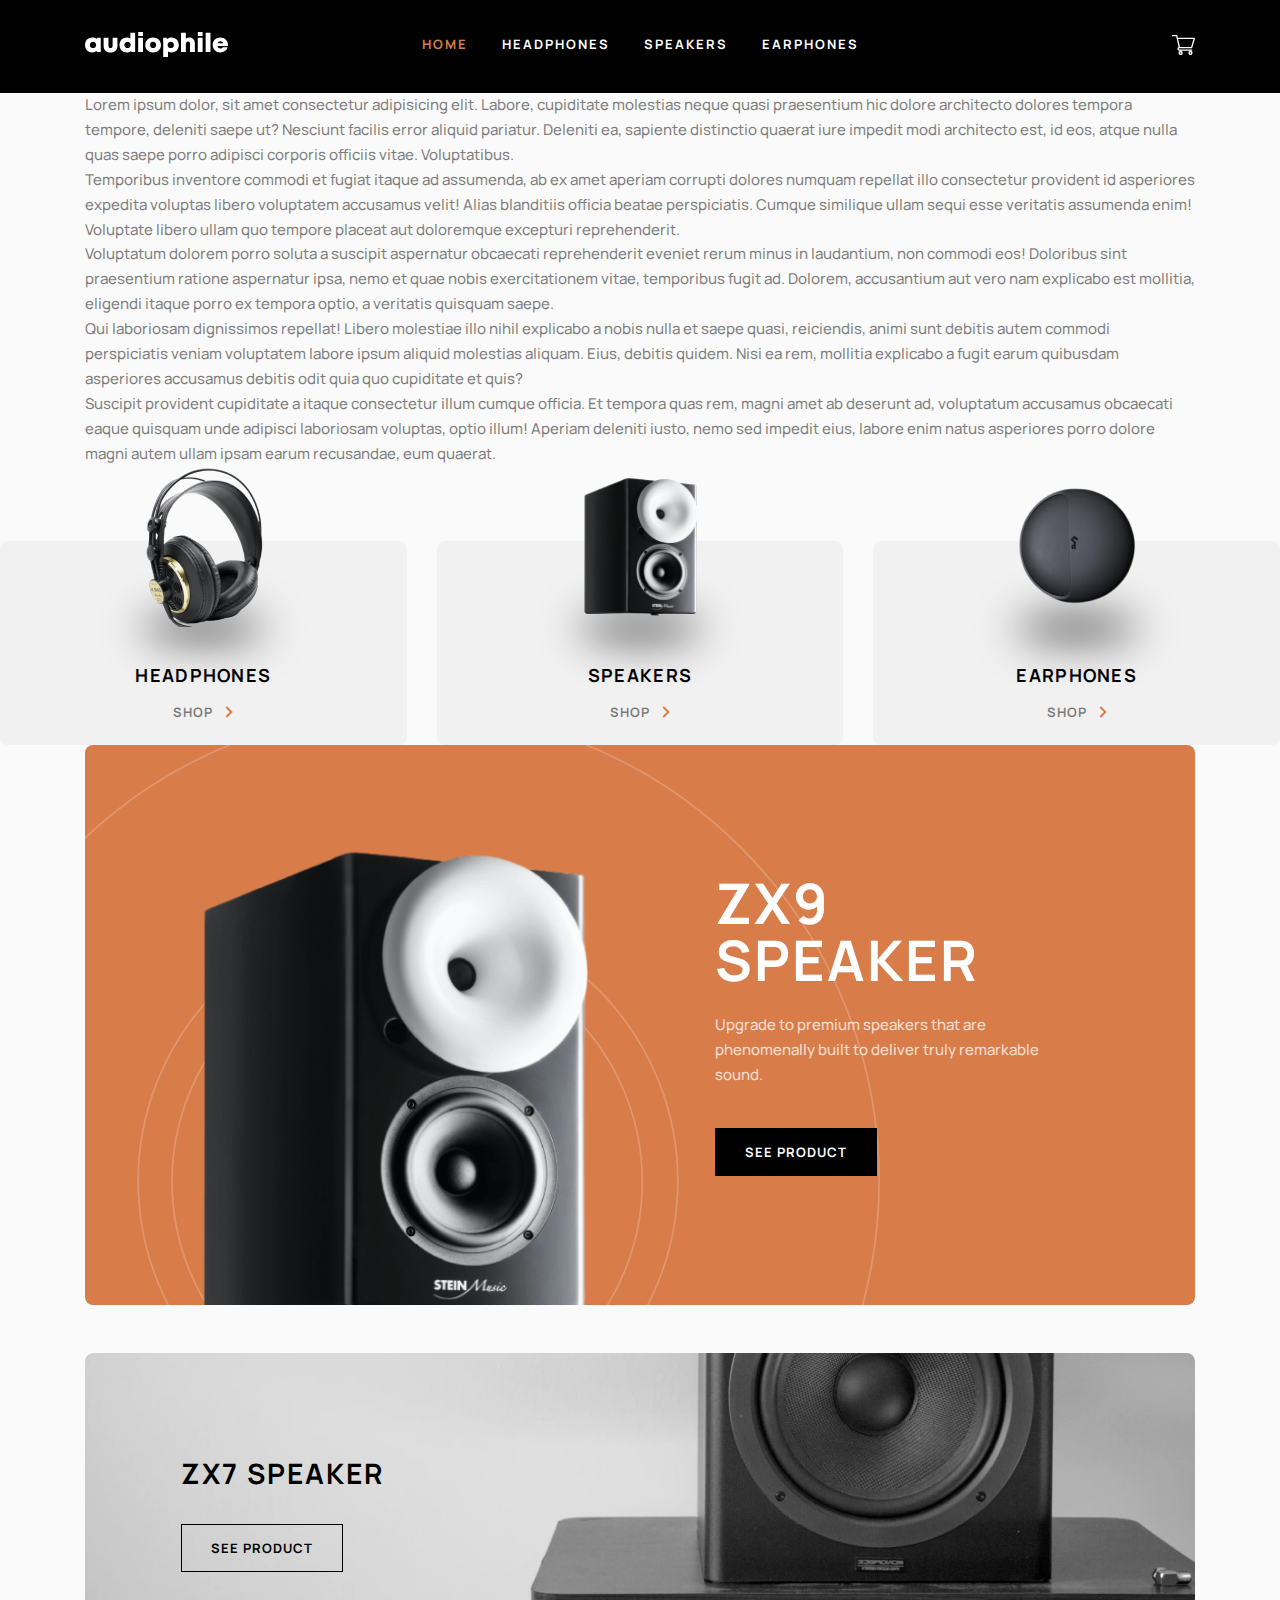
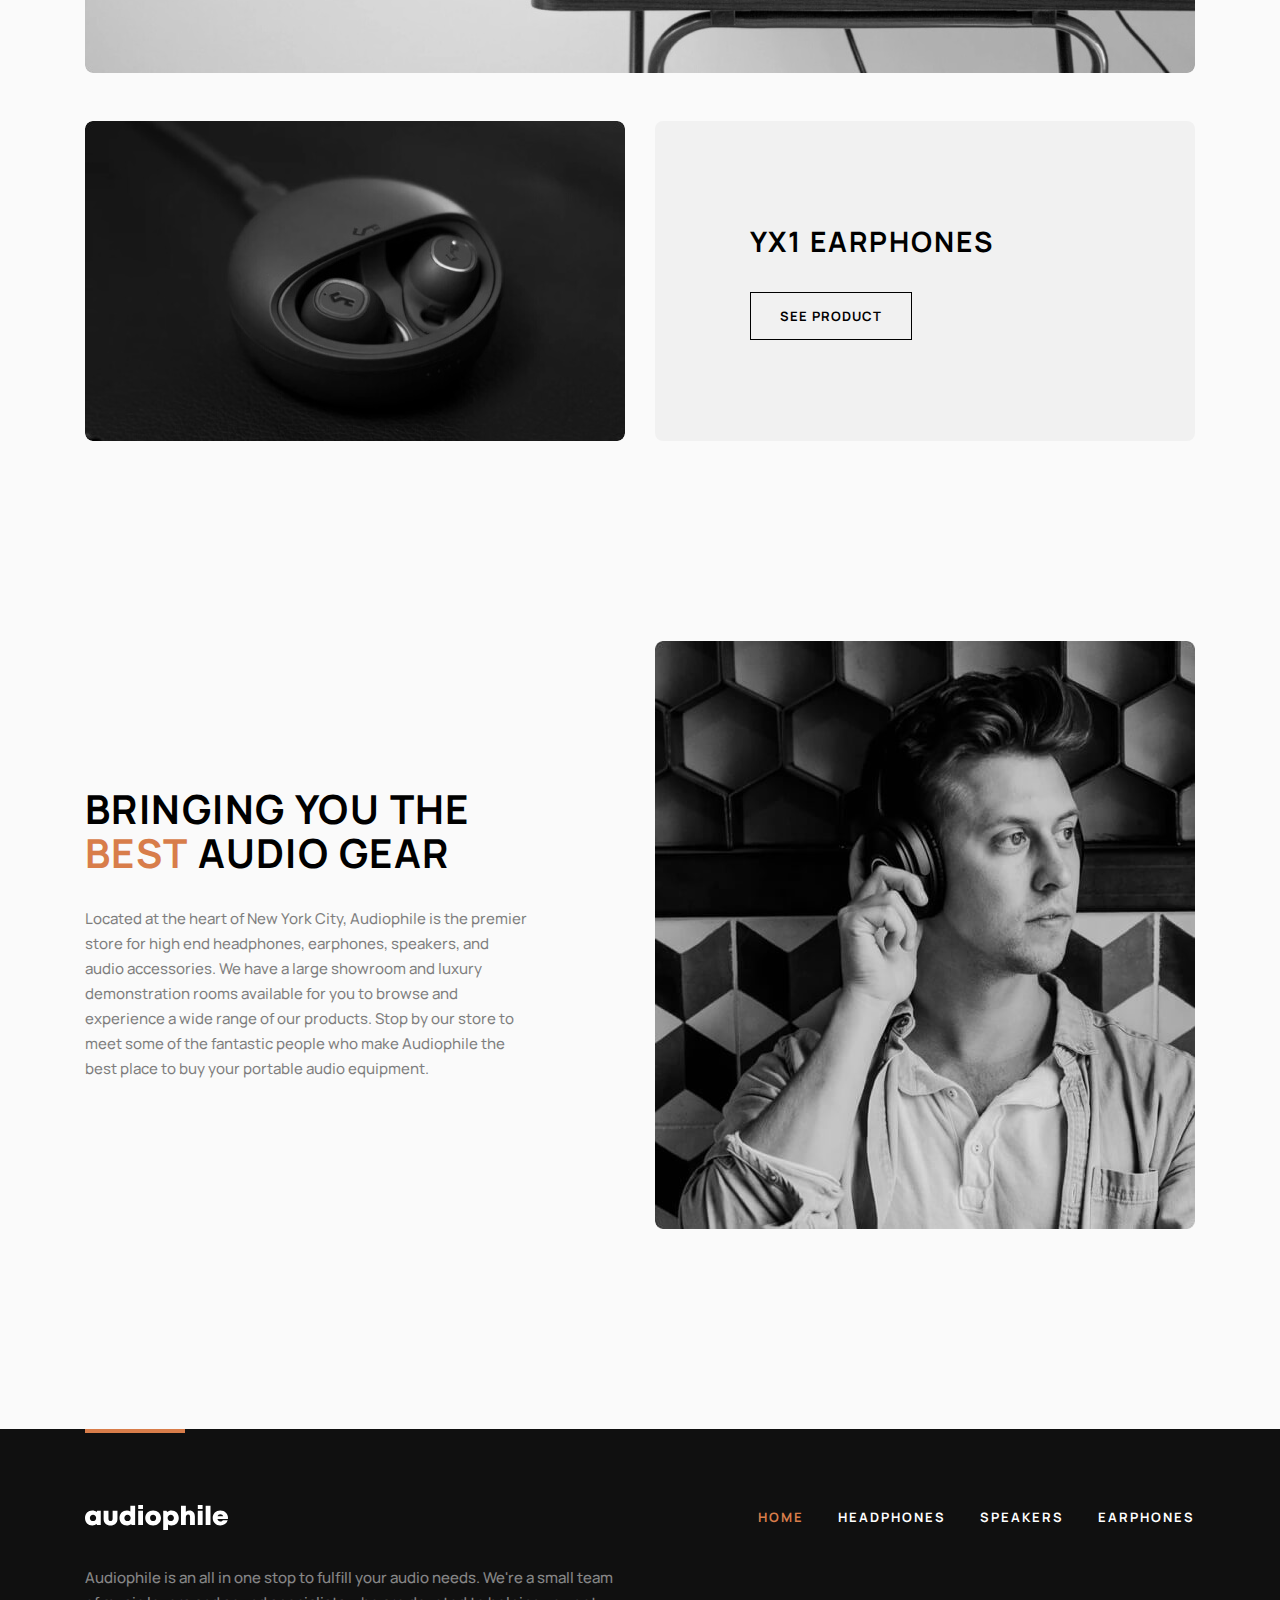
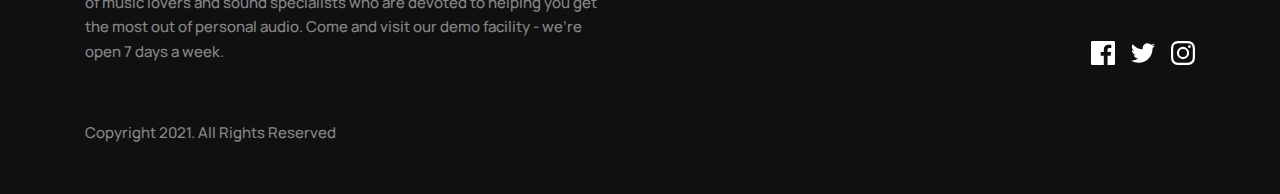
==== commit 98d26f92: "Update header__cart-card styles for small and big screens" ====
--- a/index.html
+++ b/index.html
@@ -78,66 +78,68 @@
 
         <div class="header__cart-inner">
           <!-- CART-CARD -->
-          <section class="cart-card">
-            <header class="cart-card__header">
-              <h2 class="cart-card__heading">Cart (3)</h2>
-              <button class="cart-card__remove-items-button" type="button">Remove all</button>
-            </header>
-            <div class="cart-card__inner">
-              <ul class="cart-card__products" role="list">
-                <li class="cart-card__product product-cart-card" role="listitem">
-                  <div class="product-cart-card__img-wrapper">
-                    <img class="product-cart-card__img" src="https://picsum.photos/id/58/48" alt="" width="48" height="48" srcset="https://picsum.photos/id/58/48 1x, https://picsum.photos/id/58/96 2x">
+          <div class="container">
+            <section class="header__cart-card cart-card">
+              <header class="cart-card__header">
+                <h2 class="cart-card__heading">Cart (3)</h2>
+                <button class="cart-card__remove-items-button" type="button">Remove all</button>
+              </header>
+              <div class="cart-card__inner">
+                <ul class="cart-card__products" role="list">
+                  <li class="cart-card__product product-cart-card" role="listitem">
+                    <div class="product-cart-card__img-wrapper">
+                      <img class="product-cart-card__img" src="https://picsum.photos/id/58/48" alt="" width="48" height="48" srcset="https://picsum.photos/id/58/48 1x, https://picsum.photos/id/58/96 2x">
+                    </div>
+
+                    <div class="product-cart-card__info">
+                      <h3 class="product-cart-card__title">XX99 MK II</h3>
+                      <p class="product-cart-card__price">$ 2,999</p>
+                      <div class="product-cart-card__count">
+                        <div class="number-controls number-controls--small" data-item-count="1">
+                          <p class="number-controls__count">
+                            <span class="visually-hidden">Count</span>
+                            <span class="number-controls__count-value">1</span>
+                          </p>
+                          <button class="number-controls__button number-controls__button--decrement" type="button" aria-label="Subtract one">-</button>
+                          <button class="number-controls__button number-controls__button--increment" type="button" aria-label="Add one">+</button>
+                        </div>
+                      </div>
+                    </div>
+                  </li>
+
+                  <li class="cart-card__product product-cart-card" role="listitem">
+                    <div class="product-cart-card__img-wrapper">
+                      <img class="product-cart-card__img" src="https://picsum.photos/id/58/48" alt="" width="48" height="48" srcset="https://picsum.photos/id/58/48 1x, https://picsum.photos/id/58/96 2x">
+                    </div>
+
+                    <div class="product-cart-card__info">
+                      <h3 class="product-cart-card__title">XX99 MK II</h3>
+                      <p class="product-cart-card__price">$ 2,999</p>
+                      <div class="product-cart-card__count">
+                        <div class="number-controls number-controls--small" data-item-count="1">
+                          <p class="number-controls__count">
+                            <span class="visually-hidden">Count</span>
+                            <span class="number-controls__count-value">1</span>
+                          </p>
+                          <button class="number-controls__button number-controls__button--decrement" type="button" aria-label="Subtract one">-</button>
+                          <button class="number-controls__button number-controls__button--increment" type="button" aria-label="Add one">+</button>
+                        </div>
+                      </div>
+                    </div>
+                  </li>
+                </ul>
+
+                <dl class="cart-card__summary cart-card__summary--checkout-page cart-card-summary">
+                  <div class="cart-card-summary__item">
+                    <dt class="cart-card-summary__title">Total</dt>
+                    <dd class="cart-card-summary__value">$ 5,396</dd>
                   </div>
-
-                  <div class="product-cart-card__info">
-                    <h3 class="product-cart-card__title">XX99 MK II</h3>
-                    <p class="product-cart-card__price">$ 2,999</p>
-                    <div class="product-cart-card__count">
-                      <div class="number-controls number-controls--small" data-item-count="1">
-                        <p class="number-controls__count">
-                          <span class="visually-hidden">Count</span>
-                          <span class="number-controls__count-value">1</span>
-                        </p>
-                        <button class="number-controls__button number-controls__button--decrement" type="button" aria-label="Subtract one">-</button>
-                        <button class="number-controls__button number-controls__button--increment" type="button" aria-label="Add one">+</button>
-                      </div>
-                    </div>
-                  </div>
-                </li>
-
-                <li class="cart-card__product product-cart-card" role="listitem">
-                  <div class="product-cart-card__img-wrapper">
-                    <img class="product-cart-card__img" src="https://picsum.photos/id/58/48" alt="" width="48" height="48" srcset="https://picsum.photos/id/58/48 1x, https://picsum.photos/id/58/96 2x">
-                  </div>
-
-                  <div class="product-cart-card__info">
-                    <h3 class="product-cart-card__title">XX99 MK II</h3>
-                    <p class="product-cart-card__price">$ 2,999</p>
-                    <div class="product-cart-card__count">
-                      <div class="number-controls number-controls--small" data-item-count="1">
-                        <p class="number-controls__count">
-                          <span class="visually-hidden">Count</span>
-                          <span class="number-controls__count-value">1</span>
-                        </p>
-                        <button class="number-controls__button number-controls__button--decrement" type="button" aria-label="Subtract one">-</button>
-                        <button class="number-controls__button number-controls__button--increment" type="button" aria-label="Add one">+</button>
-                      </div>
-                    </div>
-                  </div>
-                </li>
-              </ul>
-
-              <dl class="cart-card__summary cart-card__summary--checkout-page cart-card-summary">
-                <div class="cart-card-summary__item">
-                  <dt class="cart-card-summary__title">Total</dt>
-                  <dd class="cart-card-summary__value">$ 5,396</dd>
-                </div>
-              </dl>
-
-              <a class="button button--primary button--block" href="checkout.html">Checkout</a>
-            </div>
-          </section>
+                </dl>
+
+                <a class="button button--primary button--block" href="checkout.html">Checkout</a>
+              </div>
+            </section>
+          </div>
         </div>
       </div>
     </div>
--- a/css/main.min.css
+++ b/css/main.min.css
@@ -1 +1 @@
-:root{--color-brown: #d87d4a;--color-brown-light: #fbaf85;--color-black: #000000;--color-grey-dark: #101010;--color-grey-darker: #4c4c4c;--color-grey: #f1f1f1;--color-light: #fafafa;--color-white: #ffffff;--color-red: #cd2c2c;--color-primary: #d87d4a;--color-bg-body: #fafafa;--color-body-text: #000000;--container-padding: 24px}html{box-sizing:border-box}*,*::before,*::after{box-sizing:inherit}html:focus-within{scroll-behavior:smooth}html,body{height:100%}*{margin:0}body{line-height:1.5;-webkit-font-smoothing:antialiased}ul[role=list],ol[role=list]{list-style:none}a:not([class]){-webkit-text-decoration-skip:ink;text-decoration-skip-ink:auto}img,picture,video,canvas,svg{display:block;max-width:100%}input,button,textarea,select{font:inherit}p,h1,h2,h3,h4,h5,h6{overflow-wrap:break-word}#root,#__next{isolation:isolate}@media(prefers-reduced-motion: reduce){*,*::before,*::after{animation-duration:.01ms !important;animation-iteration-count:1 !important;transition-duration:.01ms !important;scroll-behavior:auto !important}}@font-face{font-family:"Manrope";src:url("../fonts/Manrope-Bold.woff2") format("woff2"),url("../fonts/Manrope-Bold.woff") format("woff");font-weight:bold;font-style:normal;font-display:swap}@font-face{font-family:"Manrope";src:url("../fonts/Manrope-Regular.woff2") format("woff2"),url("../fonts/Manrope-Regular.woff") format("woff");font-weight:normal;font-style:normal;font-display:swap}@font-face{font-family:"Manrope";src:url("../fonts/Manrope-Medium.woff2") format("woff2"),url("../fonts/Manrope-Medium.woff") format("woff");font-weight:500;font-style:normal;font-display:swap}body{display:flex;flex-direction:column;padding:0;margin:0;font-family:"Manrope","Arial",sans-serif;font-size:.9375rem;font-weight:500;line-height:166.667%;background-color:var(--color-bg-body);color:rgba(0,0,0,.5)}img{height:auto}a{color:var(--color-primary);transition-duration:.3s;transition-timing-function:ease;transition-property:color,opacity}a:hover{text-decoration:none}a:active{opacity:.6}*:focus{outline:2px dashed #d87d4a;outline-offset:3px}.visually-hidden{position:absolute;width:1px;height:1px;margin:-1px;border:0;padding:0;clip:rect(0 0 0 0);overflow:hidden}.container{width:100%;max-width:74.375rem;padding-left:var(--container-padding);padding-right:var(--container-padding);margin-left:auto;margin-right:auto}@media only screen and (min-width: 40em){:root{--container-padding: 40px}}.button{display:inline-block;padding:14px 29px;border:1px solid rgba(0,0,0,0);background-color:var(--color-black);color:var(--color-white);font-size:.8125rem;font-weight:700;line-height:normal;letter-spacing:.0625rem;text-transform:uppercase;text-decoration:none;text-align:center;cursor:pointer;white-space:nowrap;transition-duration:.3s;transition-timing-function:ease;transition-property:background-color,opacity}.button:hover{background-color:var(--color-grey-darker)}.button--block{display:block;width:100%}.button--primary{background-color:var(--color-primary);color:var(--color-white)}.button--primary:hover{background-color:var(--color-brown-light)}.button--outline{border-color:var(--color-black);background-color:rgba(0,0,0,0);color:var(--color-black);transition-duration:.3s;transition-timing-function:ease;transition-property:background-color,color,opacity}.button--outline:hover{background-color:var(--color-black);color:var(--color-white)}.button:active{opacity:.6}.arrow-link{display:inline-flex;align-items:center;gap:12px;color:rgba(0,0,0,.5);font-size:.8125rem;font-style:normal;font-weight:700;line-height:normal;letter-spacing:.0625rem;text-transform:uppercase;text-decoration:none}.arrow-link:hover{color:#d87d4a}.arrow-link:active{opacity:.6}.arrow-link::after{flex-shrink:0;width:8px;height:12px;background-image:url("../img/arrow-right-primary.svg");background-repeat:no-repeat;background-size:contain;content:""}.arrow-link--stretched::before{position:absolute;z-index:10;left:0;top:0;width:100%;height:100%;content:""}.arrow-link--stretched:focus{outline:none}.arrow-link--stretched:focus::before{outline:2px dashed #d87d4a;outline-offset:3px}.back-link{color:rgba(0,0,0,.5);text-decoration:none}.back-link:hover{color:var(--color-primary)}.number-controls{display:grid;grid-template-columns:1fr 1fr 1fr;width:120px;height:48px;background-color:var(--color-grey);color:var(--color-body-text);font-size:.8125rem;font-weight:700;line-height:48px;letter-spacing:.0625rem;text-transform:uppercase;text-align:center}.number-controls--small{width:96px;height:32px;line-height:32px}.number-controls__button{border:0;padding:0;color:rgba(0,0,0,.25);cursor:pointer;transition-duration:.3s;transition-timing-function:ease;transition-property:color,opacity}.number-controls__button--decrement{order:-1}.number-controls__button:hover{color:#d87d4a}.number-controls__button:active{opacity:.6}.logo{flex-shrink:0;display:block;text-decoration:none}.logo__img{width:143px;height:25px;-o-object-fit:contain;object-fit:contain}.sitenav__list{display:flex;flex-direction:column;align-items:center;gap:16px;padding:0;list-style:none}.sitenav__link{display:block;font-size:.8125rem;font-weight:700;line-height:192.308%;letter-spacing:.125rem;text-transform:uppercase;color:#fff;text-align:center;text-decoration:none}.sitenav__link:hover{color:var(--color-primary)}.sitenav__item--active .sitenav__link{color:var(--color-primary)}@media only screen and (min-width: 23.4375em){.sitenav__list{flex-direction:row;flex-wrap:wrap;justify-content:center;gap:12px 34px}}.socials__list{display:flex;align-items:center;gap:16px;padding:0;list-style:none}.socials__link{display:block;color:var(--color-white)}.socials__link:hover{color:var(--color-primary)}.socials__icon{display:block}.main-content{flex-grow:1}.product-info{display:grid}.product-info--center{text-align:center}@media only screen and (min-width: 62em){.product-info--center{text-align:left}}.product-info--white{color:#fff}.product-info__title{font-size:1.75rem;font-weight:700;line-height:normal;letter-spacing:.0625rem;color:var(--color-black);text-transform:uppercase}.product-info--white .product-info__title{color:#fff}.product-info--hero .product-info__title{margin-bottom:24px;font-size:2.25rem;line-height:111.111%;letter-spacing:.08038rem}@media only screen and (min-width: 40em){.product-info--hero .product-info__title{font-size:3.5rem;line-height:103.571%;letter-spacing:.125rem}}.product-info--category-page .product-info__title{margin-bottom:24px}@media only screen and (min-width: 40em){.product-info--category-page .product-info__title{margin-bottom:32px;font-size:2.5rem;line-height:110%;letter-spacing:.08931rem}}.product-info--product-page .product-info__title{margin-bottom:24px}@media only screen and (min-width: 40em){.product-info--product-page .product-info__title{margin-bottom:32px;line-height:114.286%}}@media only screen and (min-width: 62em){.product-info--product-page .product-info__title{font-size:2.5rem;line-height:110%;letter-spacing:.08931rem}}.product-info__new{order:-1;font-size:.875rem;font-weight:400;line-height:normal;letter-spacing:.625rem;color:var(--color-primary);text-transform:uppercase}.product-info--white .product-info__new{color:#fff}.product-info--hero .product-info__new{margin-bottom:16px}@media only screen and (min-width: 40em){.product-info--hero .product-info__new{margin-bottom:24px}}.product-info--category-page .product-info__new{margin-bottom:24px}@media only screen and (min-width: 40em){.product-info--category-page .product-info__new{margin-bottom:16px}}.product-info--product-page .product-info__new{margin-bottom:24px}@media only screen and (min-width: 40em){.product-info--product-page .product-info__new{margin-bottom:16px}}.product-info--hero .product-info__text{margin-bottom:28px}@media only screen and (min-width: 40em){.product-info--hero .product-info__text{margin-bottom:40px}}.product-info--category-page .product-info__text{margin-bottom:24px}@media only screen and (min-width: 62em){.product-info--category-page .product-info__text{margin-bottom:32px}}.product-info--product-page .product-info__text{margin-bottom:24px}@media only screen and (min-width: 40em){.product-info--product-page .product-info__text{margin-bottom:32px}}.product-info__actions{display:flex;flex-wrap:wrap;gap:16px}.product-info--center .product-info__actions{justify-content:center}@media only screen and (min-width: 62em){.product-info--center .product-info__actions{justify-content:flex-start}}.product-info__price-wrapper{display:flex;flex-wrap:wrap;align-items:center;gap:8px;margin-bottom:32px}@media only screen and (min-width: 62em){.product-info__price-wrapper{margin-bottom:48px}}.product-info__price{font-size:1.125rem;font-weight:700;line-height:normal;letter-spacing:.08038rem;color:var(--color-black);text-transform:uppercase}.product{display:grid;align-items:center}.product--category-page{gap:32px}@media only screen and (min-width: 40em){.product--category-page{gap:42px}}@media only screen and (min-width: 62em){.product--category-page{grid-template-columns:1fr 27.8125rem;gap:64px}.product--category-page:nth-child(even){grid-template-columns:27.8125rem 1fr}}@media only screen and (min-width: 74.375em){.product--category-page{gap:125px}}.product--product-page{gap:32px}@media only screen and (min-width: 40em){.product--product-page{grid-template-columns:16.9375rem 1fr;gap:36px}}@media only screen and (min-width: 48em){.product--product-page{gap:70px}}@media only screen and (min-width: 62em){.product--product-page{grid-template-columns:1fr 27.8125rem;gap:64px}}@media only screen and (min-width: 74.375em){.product--product-page{gap:125px}}.product__img-wrapper{position:relative;z-index:1;display:grid;place-items:center;padding:24px}.product--category-page .product__img-wrapper{width:100%;height:352px;border-radius:8px;background-color:#f1f1f1}@media only screen and (min-width: 62em){.product--category-page .product__img-wrapper{height:560px}}.product--category-page .product__img-wrapper::after{position:absolute;z-index:-1;left:50%;bottom:51px;transform:translateX(-50%);width:165px;height:35px;border-radius:50%;background-color:var(--color-black);opacity:.1521;content:"";filter:blur(21.7462539673px)}@media only screen and (min-width: 62em){.product--category-page .product__img-wrapper::after{width:262px;height:56px;bottom:81px}}@media only screen and (min-width: 62em){.product--category-page:nth-child(even) .product__img-wrapper{order:1}}.product--product-page .product__img-wrapper{width:100%;height:327px;border-radius:8px;background-color:#f1f1f1}@media only screen and (min-width: 40em){.product--product-page .product__img-wrapper{height:480px}}@media only screen and (min-width: 62em){.product--product-page .product__img-wrapper{height:560px}}.product--product-page .product__img-wrapper::after{position:absolute;z-index:-1;left:50%;bottom:56px;transform:translateX(-50%);width:136px;height:29px;border-radius:50%;background-color:var(--color-black);opacity:.1521;content:"";filter:blur(21.7462539673px)}@media only screen and (min-width: 40em){.product--product-page .product__img-wrapper::after{bottom:132px}}@media only screen and (min-width: 62em){.product--product-page .product__img-wrapper::after{width:262px;height:56px;bottom:81px}}.product--category-page .product__img{width:242px;height:244px;-o-object-fit:contain;object-fit:contain}@media only screen and (min-width: 62em){.product--category-page .product__img{width:372px;height:389px}}.product--product-page .product__img{width:185px;height:193px;-o-object-fit:contain;object-fit:contain}@media only screen and (min-width: 62em){.product--product-page .product__img{width:372px;height:389px}}.product--category-page .product__product-info{max-width:35.75rem;margin-left:auto;margin-right:auto}.category-hero{padding-top:32px;padding-bottom:32px;background-color:#000;color:#fff;text-align:center}@media only screen and (min-width: 40em){.category-hero{padding-top:104px;padding-bottom:96px}}.category-hero__title{font-size:1.75rem;line-height:normal;letter-spacing:.125rem;text-transform:uppercase}@media only screen and (min-width: 40em){.category-hero__title{font-size:2.5rem;line-height:110%;letter-spacing:.08931rem}}.category-products{padding-top:64px;padding-bottom:120px}@media only screen and (min-width: 40em){.category-products{padding-top:120px}}@media only screen and (min-width: 62em){.category-products{padding-top:160px;padding-bottom:160px}}.category-products__list{display:grid;gap:120px;padding:0;list-style:none}@media only screen and (min-width: 62em){.category-products__list{gap:160px}}.category-card{position:relative;z-index:1;display:grid;justify-items:center;padding:0 24px 24px;text-align:center}.category-card::before{position:absolute;z-index:-1;left:0;bottom:0;content:"";width:100%;height:165px;border-radius:8px;background-color:#f1f1f1}@media only screen and (min-width: 62em){.category-card::before{height:204px}}.category-card::after{position:absolute;z-index:-1;left:50%;bottom:108px;transform:translateX(-50%);width:95px;height:14px;border-radius:50%;background-color:var(--color-black);opacity:1;content:"";filter:blur(21.7462539673px)}@media only screen and (min-width: 62em){.category-card::after{width:122px;height:18px}}.category-card__title{position:relative;z-index:2;margin-bottom:16px;font-size:.9375rem;line-height:normal;letter-spacing:.06694rem;color:var(--color-black);text-transform:uppercase}@media only screen and (min-width: 62em){.category-card__title{font-size:1.125rem;letter-spacing:.08038rem}}.category-card__img{position:relative;z-index:2;order:-1;width:103px;height:104px;margin-bottom:36px;-o-object-fit:contain;object-fit:contain}@media only screen and (min-width: 62em){.category-card__img{width:125px;height:160px}}.category-cards__list{display:grid;gap:16px;padding:0;list-style:none}@media only screen and (min-width: 40em){.category-cards__list{grid-template-columns:repeat(3, 1fr);gap:10px}}@media only screen and (min-width: 62em){.category-cards__list{gap:30px}}.featured-product-circles{display:grid;justify-items:center;padding:56px 24px;border-radius:8px;background-color:var(--color-primary);background-image:url("../img/featured-product-circles-bg.svg");background-repeat:no-repeat;background-size:558px 558px;background-position:center top -121px;color:var(--color-white);text-align:center;overflow:hidden}@media only screen and (min-width: 40em){.featured-product-circles{padding:52px 64px 64px;background-size:944px 944px;background-position:center top -288px}}@media only screen and (min-width: 62em){.featured-product-circles{grid-template-columns:1fr 1fr;align-items:center;justify-content:space-between;gap:80px;height:560px;padding:24px 95px;background-position:-149px -36px;text-align:left}}.featured-product-circles *:focus{outline-color:var(--color-white)}.featured-product-circles__img{width:207px;height:207px;-o-object-fit:contain;object-fit:contain;margin-bottom:32px}@media only screen and (min-width: 40em){.featured-product-circles__img{width:237px;height:237px;margin-bottom:64px}}@media only screen and (min-width: 62em){.featured-product-circles__img{width:493px;height:auto;margin-bottom:0}}@media only screen and (min-width: 74.375em){.featured-product-circles__img{margin-bottom:-120px}}.featured-product-circles__content{max-width:21.875rem;margin-left:auto;margin-right:auto}.featured-product-circles__title{margin-bottom:24px;font-size:2.25rem;line-height:111.111%;letter-spacing:.08038rem;text-transform:uppercase}@media only screen and (min-width: 40em){.featured-product-circles__title{font-size:3.5rem;line-height:103.571%;letter-spacing:.125rem}}.featured-product-circles__text{margin-bottom:24px;color:rgba(255,255,255,.75)}@media only screen and (min-width: 40em){.featured-product-circles__text{margin-bottom:40px}}.featured-product-bg{display:grid;align-items:center;height:320px;padding:24px;border-radius:8px;background-image:url("../img/featured-product-bg-mobile.jpg");background-repeat:no-repeat;background-size:cover;background-position:right center;overflow:hidden}@media only screen and (-webkit-min-device-pixel-ratio: 2),only screen and (min-device-pixel-ratio: 2),only screen and (min-resolution: 192dpi),only screen and (min-resolution: 2dppx){.featured-product-bg{background-image:url("../img/featured-product-bg-mobile@2x.jpg")}}@media only screen and (min-width: 40em){.featured-product-bg{padding:64px;background-image:url("../img/featured-product-bg-tablet.jpg")}}@media only screen and (min-width: 40em)and (-webkit-min-device-pixel-ratio: 2),only screen and (min-width: 40em)and (min-device-pixel-ratio: 2),only screen and (min-width: 40em)and (min-resolution: 192dpi),only screen and (min-width: 40em)and (min-resolution: 2dppx){.featured-product-bg{background-image:url("../img/featured-product-bg-tablet@2x.jpg")}}@media only screen and (min-width: 62em){.featured-product-bg{padding:64px 96px;background-image:url("../img/featured-product-bg-desktop.jpg");background-position:center center}}@media only screen and (min-width: 62em)and (-webkit-min-device-pixel-ratio: 2),only screen and (min-width: 62em)and (min-device-pixel-ratio: 2),only screen and (min-width: 62em)and (min-resolution: 192dpi),only screen and (min-width: 62em)and (min-resolution: 2dppx){.featured-product-bg{background-image:url("../img/featured-product-bg-desktop@2x.jpg")}}@media only screen and (min-width: 40em){.featured-product-bg__content{max-width:50%}}.featured-product-bg__title{margin-bottom:32px;font-size:1.75rem;font-style:normal;line-height:normal;letter-spacing:.125rem;color:var(--color-black);text-transform:uppercase}.featured-product-cards{display:grid;gap:24px}@media only screen and (min-width: 40em){.featured-product-cards{grid-template-columns:repeat(2, 1fr);gap:12px}}@media only screen and (min-width: 62em){.featured-product-cards{gap:30px}}.featured-product-cards__card{width:100%;height:200px;border-radius:8px;background-color:#f1f1f1;order:1;display:grid;align-content:center;justify-items:start;gap:32px;padding:24px}@media only screen and (min-width: 40em){.featured-product-cards__card{height:320px;padding:40px}}@media only screen and (min-width: 62em){.featured-product-cards__card{padding:40px 95px}}.featured-product-cards__title{font-size:1.75rem;line-height:normal;letter-spacing:.125rem;color:var(--color-black);text-transform:uppercase}.featured-product-cards__img{width:100%;height:200px;border-radius:8px;-o-object-fit:cover;object-fit:cover;overflow:hidden}@media only screen and (min-width: 40em){.featured-product-cards__img{height:100%}}.featured-products__list{display:grid;gap:24px;padding:0;list-style:none}@media only screen and (min-width: 40em){.featured-products__list{gap:32px}}@media only screen and (min-width: 62em){.featured-products__list{gap:48px}}.product-features__heading{font-size:1.5rem;font-weight:700;line-height:1.5;letter-spacing:.05356rem;color:var(--color-black);text-transform:uppercase;margin-bottom:24px}@media only screen and (min-width: 40em){.product-features__heading{font-size:2rem;line-height:112.5%;letter-spacing:.07144rem}}@media only screen and (min-width: 62em){.product-features__heading{margin-bottom:32px}}.product-features p+p{margin-top:20px}.product-contents{display:grid;gap:24px 12px}@media only screen and (min-width: 40em){.product-contents{grid-template-columns:repeat(2, 1fr)}}@media only screen and (min-width: 62em){.product-contents{grid-template-columns:none;gap:32px}}.product-contents__heading{font-size:1.5rem;font-weight:700;line-height:1.5;letter-spacing:.05356rem;color:var(--color-black);text-transform:uppercase}@media only screen and (min-width: 40em){.product-contents__heading{font-size:2rem;line-height:112.5%;letter-spacing:.07144rem}}.product-contents__list{display:grid;gap:8px}.product-contents__item{display:flex;gap:20px}.product-contents__item-title{order:1;flex-grow:1}.product-contents__item-value{min-width:20px;font-weight:bold;color:var(--color-primary)}.product-features-contents__container{display:grid;gap:88px;align-items:start}@media only screen and (min-width: 40em){.product-features-contents__container{gap:120px}}@media only screen and (min-width: 62em){.product-features-contents__container{grid-template-columns:1fr 21.875rem;gap:125px}}.product-images__grid{display:grid;gap:20px 18px;padding:0;list-style:none}@media only screen and (min-width: 40em){.product-images__grid{grid-template-columns:3fr 5fr;grid-template-rows:repeat(2, 174px)}}@media only screen and (min-width: 62em){.product-images__grid{grid-template-rows:repeat(2, 280px)}}@media only screen and (min-width: 74.375em){.product-images__grid{grid-template-columns:27.8125rem minmax(39.6875rem 1fr)}}@media only screen and (min-width: 40em){.product-images__item:nth-child(1){grid-column:1/2;grid-row:1/2}.product-images__item:nth-child(2){grid-column:1/2;grid-row:2/3}.product-images__item:nth-child(3){grid-column:2/-1;grid-row:1/span 2}}.product-images__picture{height:100%}.product-images__img{width:100%;height:100%;-o-object-fit:cover;object-fit:cover;border-radius:8px;overflow:hidden}.similar-products{padding-top:60px;padding-bottom:60px;text-align:center}@media only screen and (min-width: 62em){.similar-products{padding-top:80px;padding-bottom:80px}}.similar-products__heading{font-size:1.5rem;font-weight:700;line-height:1.5;letter-spacing:.05356rem;color:var(--color-black);text-transform:uppercase;margin-bottom:40px}@media only screen and (min-width: 40em){.similar-products__heading{font-size:2rem;line-height:112.5%;letter-spacing:.07144rem}}@media only screen and (min-width: 40em){.similar-products__heading{margin-bottom:56px}}@media only screen and (min-width: 62em){.similar-products__heading{margin-bottom:64px}}.similar-products__list{display:grid;gap:56px 12px;padding:0;list-style:none}@media only screen and (min-width: 40em){.similar-products__list{grid-template-columns:repeat(3, 1fr)}}@media only screen and (min-width: 62em){.similar-products__list{gap:56px 30px}}.similar-products__item{display:grid;justify-items:center}.similar-products__item-title{margin-bottom:32px;font-size:1.5rem;line-height:normal;letter-spacing:.10713rem;text-transform:uppercase;color:var(--color-black)}.similar-products__item-img-wrapper{width:100%;height:120px;border-radius:8px;background-color:#f1f1f1;display:grid;place-items:center;order:-1;width:100%;padding:12px;margin-bottom:32px}@media only screen and (min-width: 40em){.similar-products__item-img-wrapper{height:318px;margin-bottom:40px}}.similar-products__item-img{width:88px;height:96px;-o-object-fit:contain;object-fit:contain}@media only screen and (min-width: 40em){.similar-products__item-img{width:190px;height:200px}}.product-cart-card{display:flex;align-items:center;gap:16px}.product-cart-card__img-wrapper{flex-shrink:0;display:grid;place-items:center;width:64px;height:64px;border-radius:8px;background-color:#f1f1f1}.product-cart-card__img{width:48px;height:48px;-o-object-fit:contain;object-fit:contain}.product-cart-card__info{flex-grow:1;display:grid;grid-template-columns:1fr auto;grid-template-rows:auto auto;gap:0 8px;align-items:center}.product-cart-card__title{font-size:.9375rem;font-style:normal;font-weight:700;line-height:166.667%;color:var(--color-black);text-transform:uppercase}.product-cart-card__price{color:rgba(0,0,0,.5);font-size:.875rem;font-weight:700;line-height:178.571%}.product-cart-card__count{grid-column:2/3;grid-row:1/-1}.product-cart-card__count--summary{align-self:baseline}.cart-card-summary{display:grid;gap:8px}.cart-card-summary__item{display:flex;justify-content:space-between;align-items:center}.cart-card-summary__title{text-transform:uppercase}.cart-card-summary__value{text-align:right;font-size:1.125rem;font-weight:700;line-height:normal;color:var(--color-black);text-transform:uppercase}.cart-card-summary__item--grand-total{margin-top:16px}.cart-card-summary__item--grand-total .cart-card-summary__value{color:var(--color-primary)}.cart-card{padding:32px;background-color:var(--color-white);border-radius:8px}.cart-card__header{display:flex;align-items:center;justify-content:space-between;margin-bottom:32px}.cart-card__heading{margin-right:16px;font-size:1.125rem;line-height:normal;letter-spacing:.08038rem;color:var(--color-black);text-transform:uppercase}.cart-card__remove-items-button{border:0;padding:0;background-color:rgba(0,0,0,0);color:rgba(0,0,0,.5);text-decoration:underline;cursor:pointer;transition-duration:.3s;transition-timing-function:ease;transition-property:color}.cart-card__remove-items-button:hover{color:var(--color-primary)}.cart-card__remove-items-button:active{opacity:.6}.cart-card--empty .cart-card__remove-items-button,.cart-card--checkout-page .cart-card__remove-items-button{display:none}.cart-card--empty .cart-card__inner{display:none}.cart-card__products{display:grid;gap:24px;padding:0;margin-bottom:32px;list-style:none}.cart-card__summary{margin-bottom:24px}.cart-card__summary--checkout-page{margin-bottom:32px}.cart-card__empty{display:none}.cart-card--empty .cart-card__empty{display:block;text-align:center}.mission{padding-top:120px;padding-bottom:120px}.mission__container{display:grid;justify-items:center}.mission__img{width:100%;height:300px;margin-bottom:40px;border-radius:8px;-o-object-fit:cover;object-fit:cover}.mission__content{width:100%;max-width:35.875rem;text-align:center}.mission__heading{margin-bottom:32px;font-size:1.75rem;line-height:normal;letter-spacing:.0625rem;color:#000;text-transform:uppercase}.mission__heading-accent{color:var(--color-primary)}.mission__text{color:rgba(0,0,0,.5)}@media only screen and (min-width: 48em){.mission{padding-top:96px;padding-bottom:96px}.mission__img{margin-bottom:40px}.mission__heading{font-size:2.5rem;line-height:1.1;letter-spacing:.08931rem}}@media only screen and (min-width: 62em){.mission{padding-top:200px;padding-bottom:200px}.mission__container{grid-template-columns:27.8125rem 1fr;gap:125px;align-items:center}.mission__img{width:540px;height:588px;margin-bottom:0}.mission__content{max-width:none;order:-1;text-align:left}}.header{position:relative;z-index:1;padding-top:32px;padding-bottom:32px;background-color:var(--color-black)}.header--absolute{position:absolute;z-index:1;left:0;top:0;width:100%}.header::after{position:absolute;left:0;right:0;top:100%;height:1px;background-color:rgba(255,255,255,.104);content:""}@media only screen and (min-width: 40em){.header::after{left:var(--container-padding);right:var(--container-padding)}}@media only screen and (min-width: 62em){.header{padding-bottom:36px}}.header__container{display:flex;align-items:center;justify-content:space-between;gap:16px}@media only screen and (min-width: 40em){.header__container{justify-content:flex-start;gap:42px}}@media only screen and (min-width: 62em){.header__container{justify-content:space-between;gap:42px}}.header__menu{flex-shrink:0}@media only screen and (min-width: 62em){.header__menu{display:none}}.header__menu-toggler{display:block;border:0;padding:0;background-color:rgba(0,0,0,0);color:var(--color-white);cursor:pointer;transition-duration:.3s;transition-timing-function:ease;transition-property:color}.header__menu-toggler:hover{color:var(--color-primary)}.header__menu-toggler-icon{display:block;width:16px;height:15px}.header__menu-inner{display:none}.header--menu-open .header__menu-inner{position:absolute;z-index:1;left:0;top:100%;display:block;width:100%;padding-top:32px;padding-bottom:32px;border-radius:0 0 8px 8px;background-color:var(--color-white)}@media only screen and (min-width: 40em){.header__logo{margin-right:auto}}@media only screen and (min-width: 62em){.header__logo{margin-right:0}}.header__sitenav{display:none}@media only screen and (min-width: 62em){.header__sitenav{display:block}}.header__cart{flex-shrink:0}@media only screen and (min-width: 62em){.header__cart{display:flex;justify-content:flex-end;min-width:143px}}.header__cart-toggler{display:block;border:0;padding:0;background-color:rgba(0,0,0,0);color:var(--color-white);cursor:pointer;transition-duration:.3s;transition-timing-function:ease;transition-property:color}.header__cart-toggler:hover{color:var(--color-primary)}.header__cart-toggler-icon{display:block;width:23px;height:20px}.header__cart-inner{display:none}.footer{background-color:#101010;color:rgba(255,255,255,.5)}.footer__container{position:relative;z-index:1;display:grid;justify-items:center;gap:48px;padding-top:52px;padding-bottom:38px;text-align:center}.footer__container::before{position:absolute;z-index:1;left:50%;top:0;width:100px;height:4px;transform:translateX(-50%);background-color:var(--color-primary);content:""}.footer__socials{order:1}@media only screen and (min-width: 48em){.footer__container{grid-template-columns:1fr 1fr;justify-items:start;gap:0 48px;padding-top:60px;padding-bottom:46px;text-align:left}.footer__container::before{left:var(--container-padding);transform:none}.footer__logo,.footer__sitenav,.footer__about{grid-column:1/-1}.footer__logo,.footer__sitenav{margin-bottom:32px}.footer__about{margin-bottom:80px}.footer__socials{justify-self:end}}@media only screen and (min-width: 62em){.footer__container{padding-top:76px;padding-bottom:48px}.footer__logo{grid-column:1/2;margin-bottom:36px}.footer__sitenav{justify-self:end;grid-column:2/-1;margin-bottom:0}.footer__about{grid-column:1/2;margin-bottom:0}.footer__socials{order:unset;align-self:end}.footer__copy{margin-top:56px}}/*# sourceMappingURL=main.min.css.map */+:root{--color-brown: #d87d4a;--color-brown-light: #fbaf85;--color-black: #000000;--color-grey-dark: #101010;--color-grey-darker: #4c4c4c;--color-grey: #f1f1f1;--color-light: #fafafa;--color-white: #ffffff;--color-red: #cd2c2c;--color-primary: #d87d4a;--color-bg-body: #fafafa;--color-body-text: #000000;--container-padding: 24px}html{box-sizing:border-box}*,*::before,*::after{box-sizing:inherit}html:focus-within{scroll-behavior:smooth}html,body{height:100%}*{margin:0}body{line-height:1.5;-webkit-font-smoothing:antialiased}ul[role=list],ol[role=list]{list-style:none}a:not([class]){-webkit-text-decoration-skip:ink;text-decoration-skip-ink:auto}img,picture,video,canvas,svg{display:block;max-width:100%}input,button,textarea,select{font:inherit}p,h1,h2,h3,h4,h5,h6{overflow-wrap:break-word}#root,#__next{isolation:isolate}@media(prefers-reduced-motion: reduce){*,*::before,*::after{animation-duration:.01ms !important;animation-iteration-count:1 !important;transition-duration:.01ms !important;scroll-behavior:auto !important}}@font-face{font-family:"Manrope";src:url("../fonts/Manrope-Bold.woff2") format("woff2"),url("../fonts/Manrope-Bold.woff") format("woff");font-weight:bold;font-style:normal;font-display:swap}@font-face{font-family:"Manrope";src:url("../fonts/Manrope-Regular.woff2") format("woff2"),url("../fonts/Manrope-Regular.woff") format("woff");font-weight:normal;font-style:normal;font-display:swap}@font-face{font-family:"Manrope";src:url("../fonts/Manrope-Medium.woff2") format("woff2"),url("../fonts/Manrope-Medium.woff") format("woff");font-weight:500;font-style:normal;font-display:swap}body{display:flex;flex-direction:column;padding:0;margin:0;font-family:"Manrope","Arial",sans-serif;font-size:.9375rem;font-weight:500;line-height:166.667%;background-color:var(--color-bg-body);color:rgba(0,0,0,.5)}img{height:auto}a{color:var(--color-primary);transition-duration:.3s;transition-timing-function:ease;transition-property:color,opacity}a:hover{text-decoration:none}a:active{opacity:.6}*:focus{outline:2px dashed #d87d4a;outline-offset:3px}.visually-hidden{position:absolute;width:1px;height:1px;margin:-1px;border:0;padding:0;clip:rect(0 0 0 0);overflow:hidden}.container{width:100%;max-width:74.375rem;padding-left:var(--container-padding);padding-right:var(--container-padding);margin-left:auto;margin-right:auto}@media only screen and (min-width: 40em){:root{--container-padding: 40px}}.button{display:inline-block;padding:14px 29px;border:1px solid rgba(0,0,0,0);background-color:var(--color-black);color:var(--color-white);font-size:.8125rem;font-weight:700;line-height:normal;letter-spacing:.0625rem;text-transform:uppercase;text-decoration:none;text-align:center;cursor:pointer;white-space:nowrap;transition-duration:.3s;transition-timing-function:ease;transition-property:background-color,opacity}.button:hover{background-color:var(--color-grey-darker)}.button--block{display:block;width:100%}.button--primary{background-color:var(--color-primary);color:var(--color-white)}.button--primary:hover{background-color:var(--color-brown-light)}.button--outline{border-color:var(--color-black);background-color:rgba(0,0,0,0);color:var(--color-black);transition-duration:.3s;transition-timing-function:ease;transition-property:background-color,color,opacity}.button--outline:hover{background-color:var(--color-black);color:var(--color-white)}.button:active{opacity:.6}.arrow-link{display:inline-flex;align-items:center;gap:12px;color:rgba(0,0,0,.5);font-size:.8125rem;font-style:normal;font-weight:700;line-height:normal;letter-spacing:.0625rem;text-transform:uppercase;text-decoration:none}.arrow-link:hover{color:#d87d4a}.arrow-link:active{opacity:.6}.arrow-link::after{flex-shrink:0;width:8px;height:12px;background-image:url("../img/arrow-right-primary.svg");background-repeat:no-repeat;background-size:contain;content:""}.arrow-link--stretched::before{position:absolute;z-index:10;left:0;top:0;width:100%;height:100%;content:""}.arrow-link--stretched:focus{outline:none}.arrow-link--stretched:focus::before{outline:2px dashed #d87d4a;outline-offset:3px}.back-link{color:rgba(0,0,0,.5);text-decoration:none}.back-link:hover{color:var(--color-primary)}.number-controls{display:grid;grid-template-columns:1fr 1fr 1fr;width:120px;height:48px;background-color:var(--color-grey);color:var(--color-body-text);font-size:.8125rem;font-weight:700;line-height:48px;letter-spacing:.0625rem;text-transform:uppercase;text-align:center}.number-controls--small{width:96px;height:32px;line-height:32px}.number-controls__button{border:0;padding:0;color:rgba(0,0,0,.25);cursor:pointer;transition-duration:.3s;transition-timing-function:ease;transition-property:color,opacity}.number-controls__button--decrement{order:-1}.number-controls__button:hover{color:#d87d4a}.number-controls__button:active{opacity:.6}.logo{flex-shrink:0;display:block;text-decoration:none}.logo__img{width:143px;height:25px;-o-object-fit:contain;object-fit:contain}.sitenav__list{display:flex;flex-direction:column;align-items:center;gap:16px;padding:0;list-style:none}.sitenav__link{display:block;font-size:.8125rem;font-weight:700;line-height:192.308%;letter-spacing:.125rem;text-transform:uppercase;color:#fff;text-align:center;text-decoration:none}.sitenav__link:hover{color:var(--color-primary)}.sitenav__item--active .sitenav__link{color:var(--color-primary)}@media only screen and (min-width: 23.4375em){.sitenav__list{flex-direction:row;flex-wrap:wrap;justify-content:center;gap:12px 34px}}.socials__list{display:flex;align-items:center;gap:16px;padding:0;list-style:none}.socials__link{display:block;color:var(--color-white)}.socials__link:hover{color:var(--color-primary)}.socials__icon{display:block}.main-content{flex-grow:1}.product-info{display:grid}.product-info--center{text-align:center}@media only screen and (min-width: 62em){.product-info--center{text-align:left}}.product-info--white{color:#fff}.product-info__title{font-size:1.75rem;font-weight:700;line-height:normal;letter-spacing:.0625rem;color:var(--color-black);text-transform:uppercase}.product-info--white .product-info__title{color:#fff}.product-info--hero .product-info__title{margin-bottom:24px;font-size:2.25rem;line-height:111.111%;letter-spacing:.08038rem}@media only screen and (min-width: 40em){.product-info--hero .product-info__title{font-size:3.5rem;line-height:103.571%;letter-spacing:.125rem}}.product-info--category-page .product-info__title{margin-bottom:24px}@media only screen and (min-width: 40em){.product-info--category-page .product-info__title{margin-bottom:32px;font-size:2.5rem;line-height:110%;letter-spacing:.08931rem}}.product-info--product-page .product-info__title{margin-bottom:24px}@media only screen and (min-width: 40em){.product-info--product-page .product-info__title{margin-bottom:32px;line-height:114.286%}}@media only screen and (min-width: 62em){.product-info--product-page .product-info__title{font-size:2.5rem;line-height:110%;letter-spacing:.08931rem}}.product-info__new{order:-1;font-size:.875rem;font-weight:400;line-height:normal;letter-spacing:.625rem;color:var(--color-primary);text-transform:uppercase}.product-info--white .product-info__new{color:#fff}.product-info--hero .product-info__new{margin-bottom:16px}@media only screen and (min-width: 40em){.product-info--hero .product-info__new{margin-bottom:24px}}.product-info--category-page .product-info__new{margin-bottom:24px}@media only screen and (min-width: 40em){.product-info--category-page .product-info__new{margin-bottom:16px}}.product-info--product-page .product-info__new{margin-bottom:24px}@media only screen and (min-width: 40em){.product-info--product-page .product-info__new{margin-bottom:16px}}.product-info--hero .product-info__text{margin-bottom:28px}@media only screen and (min-width: 40em){.product-info--hero .product-info__text{margin-bottom:40px}}.product-info--category-page .product-info__text{margin-bottom:24px}@media only screen and (min-width: 62em){.product-info--category-page .product-info__text{margin-bottom:32px}}.product-info--product-page .product-info__text{margin-bottom:24px}@media only screen and (min-width: 40em){.product-info--product-page .product-info__text{margin-bottom:32px}}.product-info__actions{display:flex;flex-wrap:wrap;gap:16px}.product-info--center .product-info__actions{justify-content:center}@media only screen and (min-width: 62em){.product-info--center .product-info__actions{justify-content:flex-start}}.product-info__price-wrapper{display:flex;flex-wrap:wrap;align-items:center;gap:8px;margin-bottom:32px}@media only screen and (min-width: 62em){.product-info__price-wrapper{margin-bottom:48px}}.product-info__price{font-size:1.125rem;font-weight:700;line-height:normal;letter-spacing:.08038rem;color:var(--color-black);text-transform:uppercase}.product{display:grid;align-items:center}.product--category-page{gap:32px}@media only screen and (min-width: 40em){.product--category-page{gap:42px}}@media only screen and (min-width: 62em){.product--category-page{grid-template-columns:1fr 27.8125rem;gap:64px}.product--category-page:nth-child(even){grid-template-columns:27.8125rem 1fr}}@media only screen and (min-width: 74.375em){.product--category-page{gap:125px}}.product--product-page{gap:32px}@media only screen and (min-width: 40em){.product--product-page{grid-template-columns:16.9375rem 1fr;gap:36px}}@media only screen and (min-width: 48em){.product--product-page{gap:70px}}@media only screen and (min-width: 62em){.product--product-page{grid-template-columns:1fr 27.8125rem;gap:64px}}@media only screen and (min-width: 74.375em){.product--product-page{gap:125px}}.product__img-wrapper{position:relative;z-index:1;display:grid;place-items:center;padding:24px}.product--category-page .product__img-wrapper{width:100%;height:352px;border-radius:8px;background-color:#f1f1f1}@media only screen and (min-width: 62em){.product--category-page .product__img-wrapper{height:560px}}.product--category-page .product__img-wrapper::after{position:absolute;z-index:-1;left:50%;bottom:51px;transform:translateX(-50%);width:165px;height:35px;border-radius:50%;background-color:var(--color-black);opacity:.1521;content:"";filter:blur(21.7462539673px)}@media only screen and (min-width: 62em){.product--category-page .product__img-wrapper::after{width:262px;height:56px;bottom:81px}}@media only screen and (min-width: 62em){.product--category-page:nth-child(even) .product__img-wrapper{order:1}}.product--product-page .product__img-wrapper{width:100%;height:327px;border-radius:8px;background-color:#f1f1f1}@media only screen and (min-width: 40em){.product--product-page .product__img-wrapper{height:480px}}@media only screen and (min-width: 62em){.product--product-page .product__img-wrapper{height:560px}}.product--product-page .product__img-wrapper::after{position:absolute;z-index:-1;left:50%;bottom:56px;transform:translateX(-50%);width:136px;height:29px;border-radius:50%;background-color:var(--color-black);opacity:.1521;content:"";filter:blur(21.7462539673px)}@media only screen and (min-width: 40em){.product--product-page .product__img-wrapper::after{bottom:132px}}@media only screen and (min-width: 62em){.product--product-page .product__img-wrapper::after{width:262px;height:56px;bottom:81px}}.product--category-page .product__img{width:242px;height:244px;-o-object-fit:contain;object-fit:contain}@media only screen and (min-width: 62em){.product--category-page .product__img{width:372px;height:389px}}.product--product-page .product__img{width:185px;height:193px;-o-object-fit:contain;object-fit:contain}@media only screen and (min-width: 62em){.product--product-page .product__img{width:372px;height:389px}}.product--category-page .product__product-info{max-width:35.75rem;margin-left:auto;margin-right:auto}.category-hero{padding-top:32px;padding-bottom:32px;background-color:#000;color:#fff;text-align:center}@media only screen and (min-width: 40em){.category-hero{padding-top:104px;padding-bottom:96px}}.category-hero__title{font-size:1.75rem;line-height:normal;letter-spacing:.125rem;text-transform:uppercase}@media only screen and (min-width: 40em){.category-hero__title{font-size:2.5rem;line-height:110%;letter-spacing:.08931rem}}.category-products{padding-top:64px;padding-bottom:120px}@media only screen and (min-width: 40em){.category-products{padding-top:120px}}@media only screen and (min-width: 62em){.category-products{padding-top:160px;padding-bottom:160px}}.category-products__list{display:grid;gap:120px;padding:0;list-style:none}@media only screen and (min-width: 62em){.category-products__list{gap:160px}}.category-card{position:relative;z-index:1;display:grid;justify-items:center;padding:0 24px 24px;text-align:center}.category-card::before{position:absolute;z-index:-1;left:0;bottom:0;content:"";width:100%;height:165px;border-radius:8px;background-color:#f1f1f1}@media only screen and (min-width: 62em){.category-card::before{height:204px}}.category-card::after{position:absolute;z-index:-1;left:50%;bottom:108px;transform:translateX(-50%);width:95px;height:14px;border-radius:50%;background-color:var(--color-black);opacity:1;content:"";filter:blur(21.7462539673px)}@media only screen and (min-width: 62em){.category-card::after{width:122px;height:18px}}.category-card__title{position:relative;z-index:2;margin-bottom:16px;font-size:.9375rem;line-height:normal;letter-spacing:.06694rem;color:var(--color-black);text-transform:uppercase}@media only screen and (min-width: 62em){.category-card__title{font-size:1.125rem;letter-spacing:.08038rem}}.category-card__img{position:relative;z-index:2;order:-1;width:103px;height:104px;margin-bottom:36px;-o-object-fit:contain;object-fit:contain}@media only screen and (min-width: 62em){.category-card__img{width:125px;height:160px}}.category-cards__list{display:grid;gap:16px;padding:0;list-style:none}@media only screen and (min-width: 40em){.category-cards__list{grid-template-columns:repeat(3, 1fr);gap:10px}}@media only screen and (min-width: 62em){.category-cards__list{gap:30px}}.featured-product-circles{display:grid;justify-items:center;padding:56px 24px;border-radius:8px;background-color:var(--color-primary);background-image:url("../img/featured-product-circles-bg.svg");background-repeat:no-repeat;background-size:558px 558px;background-position:center top -121px;color:var(--color-white);text-align:center;overflow:hidden}@media only screen and (min-width: 40em){.featured-product-circles{padding:52px 64px 64px;background-size:944px 944px;background-position:center top -288px}}@media only screen and (min-width: 62em){.featured-product-circles{grid-template-columns:1fr 1fr;align-items:center;justify-content:space-between;gap:80px;height:560px;padding:24px 95px;background-position:-149px -36px;text-align:left}}.featured-product-circles *:focus{outline-color:var(--color-white)}.featured-product-circles__img{width:207px;height:207px;-o-object-fit:contain;object-fit:contain;margin-bottom:32px}@media only screen and (min-width: 40em){.featured-product-circles__img{width:237px;height:237px;margin-bottom:64px}}@media only screen and (min-width: 62em){.featured-product-circles__img{width:493px;height:auto;margin-bottom:0}}@media only screen and (min-width: 74.375em){.featured-product-circles__img{margin-bottom:-120px}}.featured-product-circles__content{max-width:21.875rem;margin-left:auto;margin-right:auto}.featured-product-circles__title{margin-bottom:24px;font-size:2.25rem;line-height:111.111%;letter-spacing:.08038rem;text-transform:uppercase}@media only screen and (min-width: 40em){.featured-product-circles__title{font-size:3.5rem;line-height:103.571%;letter-spacing:.125rem}}.featured-product-circles__text{margin-bottom:24px;color:rgba(255,255,255,.75)}@media only screen and (min-width: 40em){.featured-product-circles__text{margin-bottom:40px}}.featured-product-bg{display:grid;align-items:center;height:320px;padding:24px;border-radius:8px;background-image:url("../img/featured-product-bg-mobile.jpg");background-repeat:no-repeat;background-size:cover;background-position:right center;overflow:hidden}@media only screen and (-webkit-min-device-pixel-ratio: 2),only screen and (min-device-pixel-ratio: 2),only screen and (min-resolution: 192dpi),only screen and (min-resolution: 2dppx){.featured-product-bg{background-image:url("../img/featured-product-bg-mobile@2x.jpg")}}@media only screen and (min-width: 40em){.featured-product-bg{padding:64px;background-image:url("../img/featured-product-bg-tablet.jpg")}}@media only screen and (min-width: 40em)and (-webkit-min-device-pixel-ratio: 2),only screen and (min-width: 40em)and (min-device-pixel-ratio: 2),only screen and (min-width: 40em)and (min-resolution: 192dpi),only screen and (min-width: 40em)and (min-resolution: 2dppx){.featured-product-bg{background-image:url("../img/featured-product-bg-tablet@2x.jpg")}}@media only screen and (min-width: 62em){.featured-product-bg{padding:64px 96px;background-image:url("../img/featured-product-bg-desktop.jpg");background-position:center center}}@media only screen and (min-width: 62em)and (-webkit-min-device-pixel-ratio: 2),only screen and (min-width: 62em)and (min-device-pixel-ratio: 2),only screen and (min-width: 62em)and (min-resolution: 192dpi),only screen and (min-width: 62em)and (min-resolution: 2dppx){.featured-product-bg{background-image:url("../img/featured-product-bg-desktop@2x.jpg")}}@media only screen and (min-width: 40em){.featured-product-bg__content{max-width:50%}}.featured-product-bg__title{margin-bottom:32px;font-size:1.75rem;font-style:normal;line-height:normal;letter-spacing:.125rem;color:var(--color-black);text-transform:uppercase}.featured-product-cards{display:grid;gap:24px}@media only screen and (min-width: 40em){.featured-product-cards{grid-template-columns:repeat(2, 1fr);gap:12px}}@media only screen and (min-width: 62em){.featured-product-cards{gap:30px}}.featured-product-cards__card{width:100%;height:200px;border-radius:8px;background-color:#f1f1f1;order:1;display:grid;align-content:center;justify-items:start;gap:32px;padding:24px}@media only screen and (min-width: 40em){.featured-product-cards__card{height:320px;padding:40px}}@media only screen and (min-width: 62em){.featured-product-cards__card{padding:40px 95px}}.featured-product-cards__title{font-size:1.75rem;line-height:normal;letter-spacing:.125rem;color:var(--color-black);text-transform:uppercase}.featured-product-cards__img{width:100%;height:200px;border-radius:8px;-o-object-fit:cover;object-fit:cover;overflow:hidden}@media only screen and (min-width: 40em){.featured-product-cards__img{height:100%}}.featured-products__list{display:grid;gap:24px;padding:0;list-style:none}@media only screen and (min-width: 40em){.featured-products__list{gap:32px}}@media only screen and (min-width: 62em){.featured-products__list{gap:48px}}.product-features__heading{font-size:1.5rem;font-weight:700;line-height:1.5;letter-spacing:.05356rem;color:var(--color-black);text-transform:uppercase;margin-bottom:24px}@media only screen and (min-width: 40em){.product-features__heading{font-size:2rem;line-height:112.5%;letter-spacing:.07144rem}}@media only screen and (min-width: 62em){.product-features__heading{margin-bottom:32px}}.product-features p+p{margin-top:20px}.product-contents{display:grid;gap:24px 12px}@media only screen and (min-width: 40em){.product-contents{grid-template-columns:repeat(2, 1fr)}}@media only screen and (min-width: 62em){.product-contents{grid-template-columns:none;gap:32px}}.product-contents__heading{font-size:1.5rem;font-weight:700;line-height:1.5;letter-spacing:.05356rem;color:var(--color-black);text-transform:uppercase}@media only screen and (min-width: 40em){.product-contents__heading{font-size:2rem;line-height:112.5%;letter-spacing:.07144rem}}.product-contents__list{display:grid;gap:8px}.product-contents__item{display:flex;gap:20px}.product-contents__item-title{order:1;flex-grow:1}.product-contents__item-value{min-width:20px;font-weight:bold;color:var(--color-primary)}.product-features-contents__container{display:grid;gap:88px;align-items:start}@media only screen and (min-width: 40em){.product-features-contents__container{gap:120px}}@media only screen and (min-width: 62em){.product-features-contents__container{grid-template-columns:1fr 21.875rem;gap:125px}}.product-images__grid{display:grid;gap:20px 18px;padding:0;list-style:none}@media only screen and (min-width: 40em){.product-images__grid{grid-template-columns:3fr 5fr;grid-template-rows:repeat(2, 174px)}}@media only screen and (min-width: 62em){.product-images__grid{grid-template-rows:repeat(2, 280px)}}@media only screen and (min-width: 74.375em){.product-images__grid{grid-template-columns:27.8125rem minmax(39.6875rem 1fr)}}@media only screen and (min-width: 40em){.product-images__item:nth-child(1){grid-column:1/2;grid-row:1/2}.product-images__item:nth-child(2){grid-column:1/2;grid-row:2/3}.product-images__item:nth-child(3){grid-column:2/-1;grid-row:1/span 2}}.product-images__picture{height:100%}.product-images__img{width:100%;height:100%;-o-object-fit:cover;object-fit:cover;border-radius:8px;overflow:hidden}.similar-products{padding-top:60px;padding-bottom:60px;text-align:center}@media only screen and (min-width: 62em){.similar-products{padding-top:80px;padding-bottom:80px}}.similar-products__heading{font-size:1.5rem;font-weight:700;line-height:1.5;letter-spacing:.05356rem;color:var(--color-black);text-transform:uppercase;margin-bottom:40px}@media only screen and (min-width: 40em){.similar-products__heading{font-size:2rem;line-height:112.5%;letter-spacing:.07144rem}}@media only screen and (min-width: 40em){.similar-products__heading{margin-bottom:56px}}@media only screen and (min-width: 62em){.similar-products__heading{margin-bottom:64px}}.similar-products__list{display:grid;gap:56px 12px;padding:0;list-style:none}@media only screen and (min-width: 40em){.similar-products__list{grid-template-columns:repeat(3, 1fr)}}@media only screen and (min-width: 62em){.similar-products__list{gap:56px 30px}}.similar-products__item{display:grid;justify-items:center}.similar-products__item-title{margin-bottom:32px;font-size:1.5rem;line-height:normal;letter-spacing:.10713rem;text-transform:uppercase;color:var(--color-black)}.similar-products__item-img-wrapper{width:100%;height:120px;border-radius:8px;background-color:#f1f1f1;display:grid;place-items:center;order:-1;width:100%;padding:12px;margin-bottom:32px}@media only screen and (min-width: 40em){.similar-products__item-img-wrapper{height:318px;margin-bottom:40px}}.similar-products__item-img{width:88px;height:96px;-o-object-fit:contain;object-fit:contain}@media only screen and (min-width: 40em){.similar-products__item-img{width:190px;height:200px}}.product-cart-card{display:flex;align-items:center;gap:16px}.product-cart-card__img-wrapper{flex-shrink:0;display:grid;place-items:center;width:64px;height:64px;border-radius:8px;background-color:#f1f1f1}.product-cart-card__img{width:48px;height:48px;-o-object-fit:contain;object-fit:contain}.product-cart-card__info{flex-grow:1;display:grid;grid-template-columns:1fr auto;grid-template-rows:auto auto;gap:0 8px;align-items:center}.product-cart-card__title{font-size:.9375rem;font-style:normal;font-weight:700;line-height:166.667%;color:var(--color-black);text-transform:uppercase}.product-cart-card__price{color:rgba(0,0,0,.5);font-size:.875rem;font-weight:700;line-height:178.571%}.product-cart-card__count{grid-column:2/3;grid-row:1/-1}.product-cart-card__count--summary{align-self:baseline}.cart-card-summary{display:grid;gap:8px}.cart-card-summary__item{display:flex;justify-content:space-between;align-items:center}.cart-card-summary__title{text-transform:uppercase}.cart-card-summary__value{text-align:right;font-size:1.125rem;font-weight:700;line-height:normal;color:var(--color-black);text-transform:uppercase}.cart-card-summary__item--grand-total{margin-top:16px}.cart-card-summary__item--grand-total .cart-card-summary__value{color:var(--color-primary)}.cart-card{padding:32px;background-color:var(--color-white);border-radius:8px}.cart-card__header{display:flex;align-items:center;justify-content:space-between;margin-bottom:32px}.cart-card__heading{margin-right:16px;font-size:1.125rem;line-height:normal;letter-spacing:.08038rem;color:var(--color-black);text-transform:uppercase}.cart-card__remove-items-button{border:0;padding:0;background-color:rgba(0,0,0,0);color:rgba(0,0,0,.5);text-decoration:underline;cursor:pointer;transition-duration:.3s;transition-timing-function:ease;transition-property:color}.cart-card__remove-items-button:hover{color:var(--color-primary)}.cart-card__remove-items-button:active{opacity:.6}.cart-card--empty .cart-card__remove-items-button,.cart-card--checkout-page .cart-card__remove-items-button{display:none}.cart-card--empty .cart-card__inner{display:none}.cart-card__products{display:grid;gap:24px;padding:0;margin-bottom:32px;list-style:none}.cart-card__summary{margin-bottom:24px}.cart-card__summary--checkout-page{margin-bottom:32px}.cart-card__empty{display:none}.cart-card--empty .cart-card__empty{display:block;text-align:center}.mission{padding-top:120px;padding-bottom:120px}.mission__container{display:grid;justify-items:center}.mission__img{width:100%;height:300px;margin-bottom:40px;border-radius:8px;-o-object-fit:cover;object-fit:cover}.mission__content{width:100%;max-width:35.875rem;text-align:center}.mission__heading{margin-bottom:32px;font-size:1.75rem;line-height:normal;letter-spacing:.0625rem;color:#000;text-transform:uppercase}.mission__heading-accent{color:var(--color-primary)}.mission__text{color:rgba(0,0,0,.5)}@media only screen and (min-width: 48em){.mission{padding-top:96px;padding-bottom:96px}.mission__img{margin-bottom:40px}.mission__heading{font-size:2.5rem;line-height:1.1;letter-spacing:.08931rem}}@media only screen and (min-width: 62em){.mission{padding-top:200px;padding-bottom:200px}.mission__container{grid-template-columns:27.8125rem 1fr;gap:125px;align-items:center}.mission__img{width:540px;height:588px;margin-bottom:0}.mission__content{max-width:none;order:-1;text-align:left}}.header{position:relative;z-index:1;padding-top:32px;padding-bottom:32px;background-color:var(--color-black)}.header--absolute{position:absolute;z-index:1;left:0;top:0;width:100%}.header--menu-open,.header--cart-open{z-index:99}.header::after{position:absolute;left:0;right:0;top:100%;height:1px;background-color:rgba(255,255,255,.104);content:""}@media only screen and (min-width: 40em){.header::after{left:var(--container-padding);right:var(--container-padding)}}@media only screen and (min-width: 62em){.header{padding-bottom:36px}}.header__container{display:flex;align-items:center;justify-content:space-between;gap:16px}@media only screen and (min-width: 40em){.header__container{justify-content:flex-start;gap:42px}}@media only screen and (min-width: 62em){.header__container{justify-content:space-between;gap:42px}}.header__menu{flex-shrink:0}@media only screen and (min-width: 62em){.header__menu{display:none}}.header__toggler{display:block;border:0;padding:0;background-color:rgba(0,0,0,0);color:var(--color-white);cursor:pointer;transition-duration:.3s;transition-timing-function:ease;transition-property:color}.header__toggler:hover{color:var(--color-primary)}.header__toggler-icon{display:block;width:16px;height:15px}.header__toggler-icon--cart{width:23px;height:20px}.header__menu-inner{display:none}.header--menu-open .header__menu-inner{position:absolute;z-index:1;left:0;top:100%;display:block;width:100%;padding-top:32px;padding-bottom:32px;border-radius:0 0 8px 8px;background-color:var(--color-white)}@media only screen and (min-width: 40em){.header__logo{margin-right:auto}}@media only screen and (min-width: 62em){.header__logo{margin-right:0}}.header__sitenav{display:none}@media only screen and (min-width: 62em){.header__sitenav{display:block}}.header__cart{flex-shrink:0}@media only screen and (min-width: 62em){.header__cart{display:flex;justify-content:flex-end;min-width:143px}}.header__cart-inner{display:none}.header--cart-open .header__cart-inner{display:block;position:absolute;z-index:1;right:0;top:100%;width:100%}@media only screen and (min-width: 23.4375em){.header--cart-open .header__cart-inner{top:calc(100% + 24px)}}@media only screen and (min-width: 62em){.header--cart-open .header__cart-inner{top:calc(100% + 32px)}}.header__cart-card{padding:16px;margin-left:calc(var(--container-padding)*-1);margin-right:calc(var(--container-padding)*-1);border-radius:0}@media only screen and (min-width: 23.4375em){.header__cart-card{max-width:23.4375rem;padding:32px;margin-left:auto;margin-right:0;border-radius:8px}}.footer{background-color:#101010;color:rgba(255,255,255,.5)}.footer__container{position:relative;z-index:1;display:grid;justify-items:center;gap:48px;padding-top:52px;padding-bottom:38px;text-align:center}.footer__container::before{position:absolute;z-index:1;left:50%;top:0;width:100px;height:4px;transform:translateX(-50%);background-color:var(--color-primary);content:""}.footer__socials{order:1}@media only screen and (min-width: 48em){.footer__container{grid-template-columns:1fr 1fr;justify-items:start;gap:0 48px;padding-top:60px;padding-bottom:46px;text-align:left}.footer__container::before{left:var(--container-padding);transform:none}.footer__logo,.footer__sitenav,.footer__about{grid-column:1/-1}.footer__logo,.footer__sitenav{margin-bottom:32px}.footer__about{margin-bottom:80px}.footer__socials{justify-self:end}}@media only screen and (min-width: 62em){.footer__container{padding-top:76px;padding-bottom:48px}.footer__logo{grid-column:1/2;margin-bottom:36px}.footer__sitenav{justify-self:end;grid-column:2/-1;margin-bottom:0}.footer__about{grid-column:1/2;margin-bottom:0}.footer__socials{order:unset;align-self:end}.footer__copy{margin-top:56px}}/*# sourceMappingURL=main.min.css.map */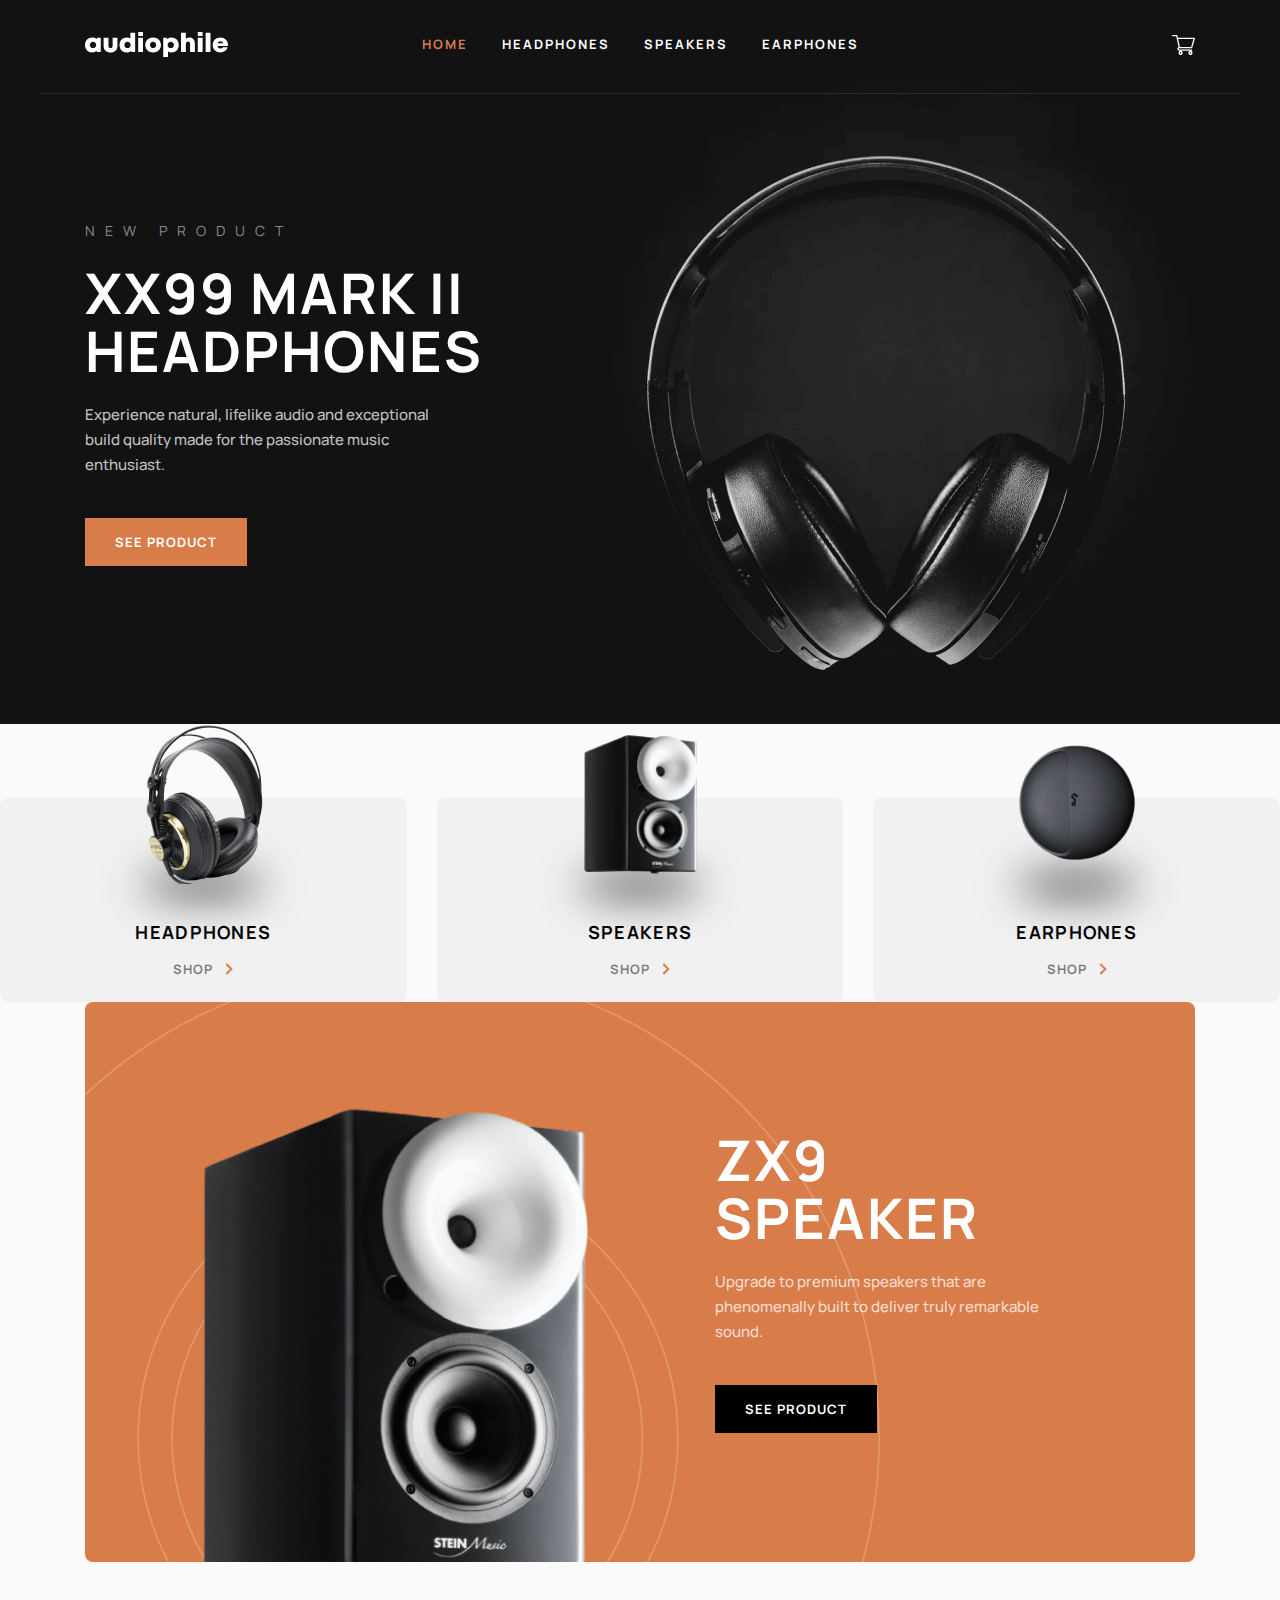
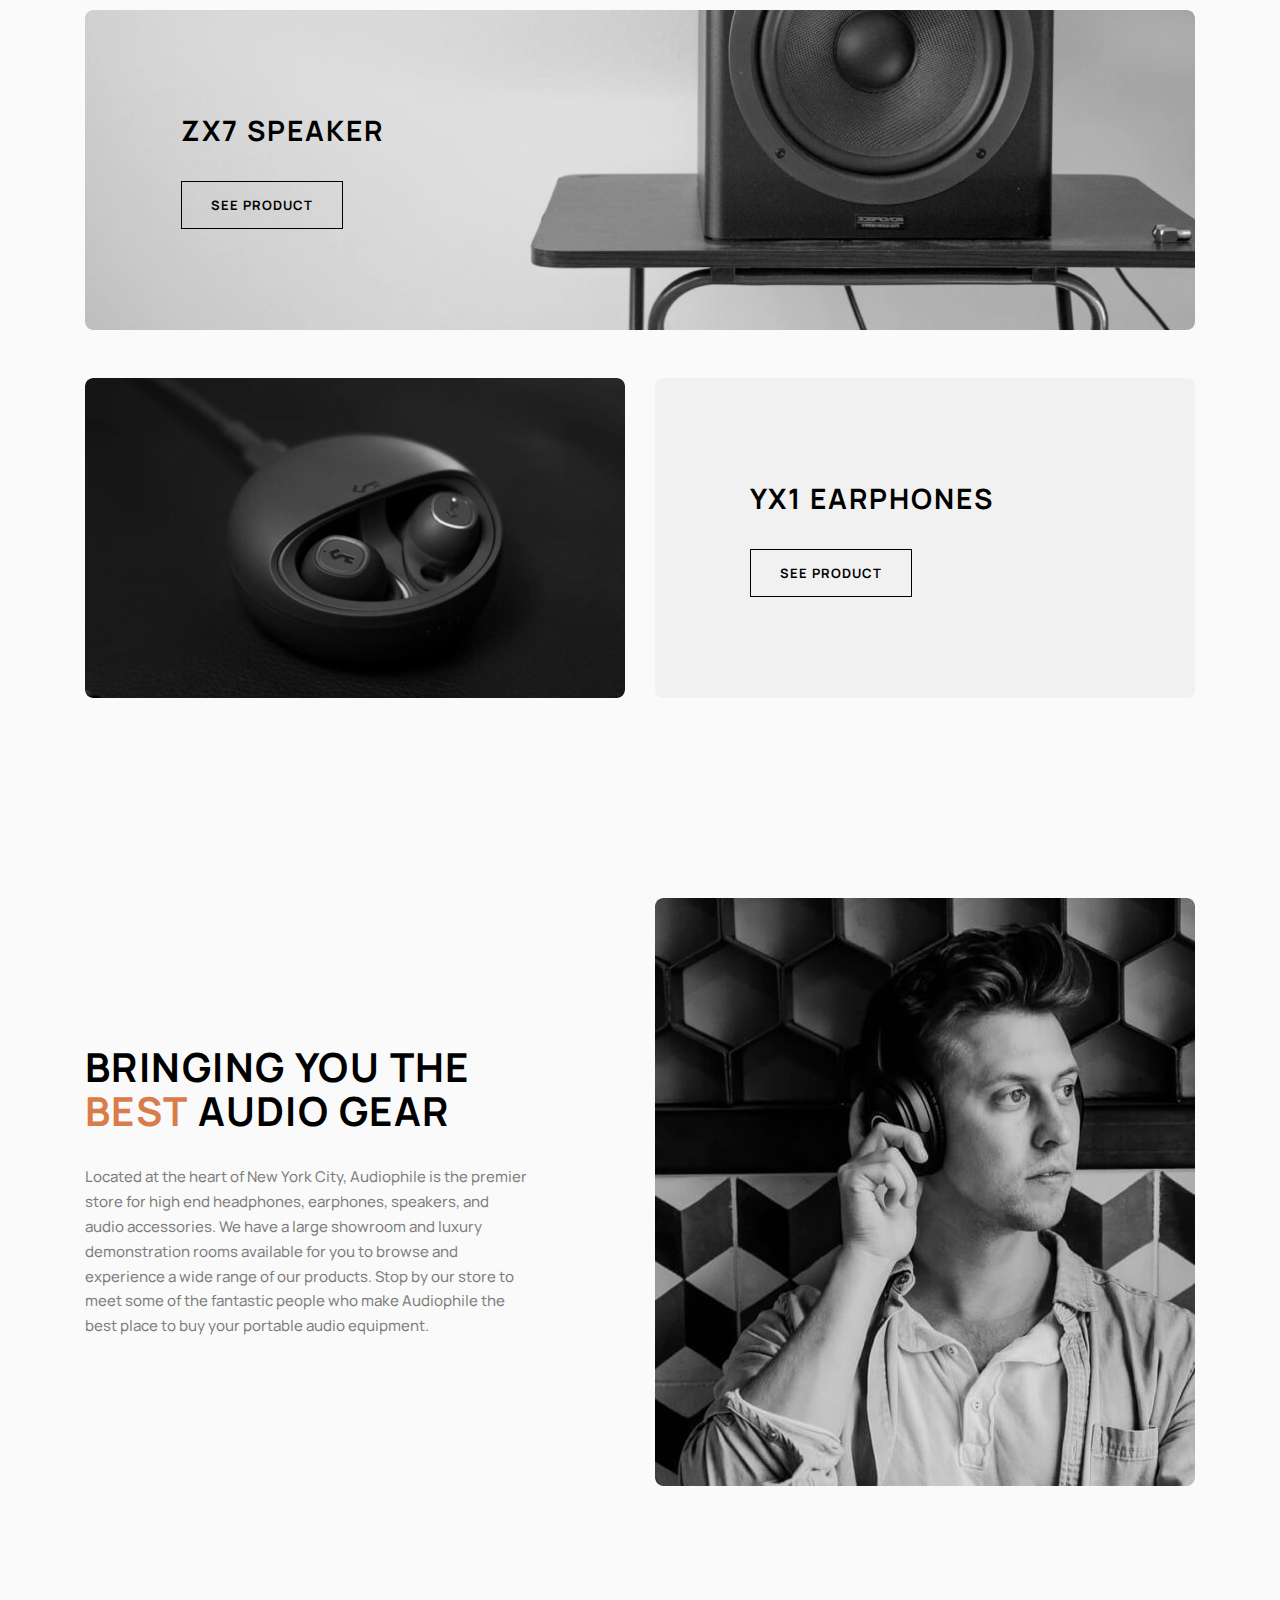
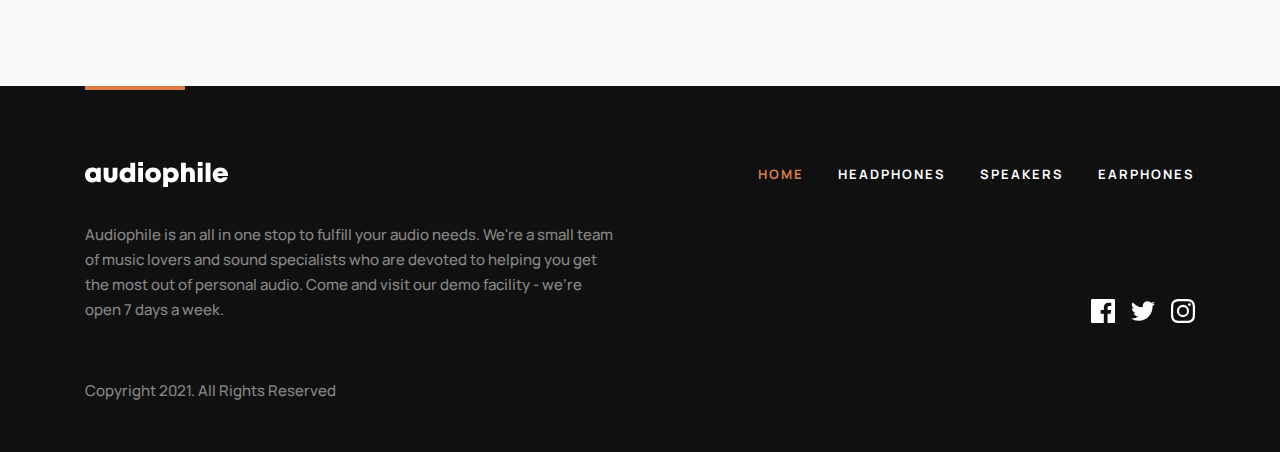
==== commit 12efc5a2: "Add header-hero" ====
--- a/index.html
+++ b/index.html
@@ -11,146 +11,155 @@
 </head>
 <body>
 
-  <!-- HEADER -->
-  <header class="header">
-    <div class="header__container container">
-      <!-- HEADER MENU -->
-      <div class="header__menu">
-        <button class="header__toggler" type="button" data-target="menu" aria-label="Toogle categories menu">
-          <svg class="header__toggler-icon" xmlns="http://www.w3.org/2000/svg" width="16" height="15" fill="none" aria-hidden="true" focusable="false"><g fill="currentColor"><path d="M0 0h16v3H0zM0 6h16v3H0zM0 12h16v3H0z"/></g></svg>
-        </button>
-
-        <div class="header__menu-inner">
-          <div class="container">
-            <!-- CATEGORY-CARDS -->
-            <div class="category-cards">
-              <h2 class="visually-hidden">Product categories</h2>
-              <ul class="category-cards__list" role="list">
-                <li class="category-cards__item category-card" role="listitem">
-                  <h3 class="category-card__title">Headphones</h3>
-                  <img class="category-card__img" src="img/category-img-headphones.png" alt="Headphone sample" width="103" height="104" srcset="img/category-img-headphones.png 1x, img/category-img-headphones@2x.png 2x">
-                  <a href="category-headphones.html" class="arrow-link arrow-link--stretched">Shop</a>
-                </li>
-                <li class="category-cards__item category-card" role="listitem">
-                  <h3 class="category-card__title">Speakers</h3>
-                  <img class="category-card__img" src="img/category-img-speakers.png" alt="Speaker sample" width="103" height="104" srcset="img/category-img-speakers.png 1x, img/category-img-speakers@2x.png 2x">
-                  <a href="category-speakers.html" class="arrow-link arrow-link--stretched">Shop</a>
-                </li>
-                <li class="category-cards__item category-card" role="listitem">
-                  <h3 class="category-card__title">Earphones</h3>
-                  <img class="category-card__img" src="img/category-img-earphones.png" alt="Earphone sample" width="103" height="104" srcset="img/category-img-earphones.png 1x, img/category-img-earphones@2x.png 2x">
-                  <a href="category-earphones.html" class="arrow-link arrow-link--stretched">Shop</a>
-                </li>
-              </ul>
+  <div class="header-hero">
+    <!-- HEADER -->
+    <header class="header header--absolute">
+      <div class="header__container container">
+        <!-- HEADER MENU -->
+        <div class="header__menu">
+          <button class="header__toggler" type="button" data-target="menu" aria-label="Toogle categories menu">
+            <svg class="header__toggler-icon" xmlns="http://www.w3.org/2000/svg" width="16" height="15" fill="none" aria-hidden="true" focusable="false"><g fill="currentColor"><path d="M0 0h16v3H0zM0 6h16v3H0zM0 12h16v3H0z"/></g></svg>
+          </button>
+
+          <div class="header__menu-inner">
+            <div class="container">
+              <!-- CATEGORY-CARDS -->
+              <div class="category-cards">
+                <h2 class="visually-hidden">Product categories</h2>
+                <ul class="category-cards__list" role="list">
+                  <li class="category-cards__item category-card" role="listitem">
+                    <h3 class="category-card__title">Headphones</h3>
+                    <img class="category-card__img" src="img/category-img-headphones.png" alt="Headphone sample" width="103" height="104" srcset="img/category-img-headphones.png 1x, img/category-img-headphones@2x.png 2x">
+                    <a href="category-headphones.html" class="arrow-link arrow-link--stretched">Shop</a>
+                  </li>
+                  <li class="category-cards__item category-card" role="listitem">
+                    <h3 class="category-card__title">Speakers</h3>
+                    <img class="category-card__img" src="img/category-img-speakers.png" alt="Speaker sample" width="103" height="104" srcset="img/category-img-speakers.png 1x, img/category-img-speakers@2x.png 2x">
+                    <a href="category-speakers.html" class="arrow-link arrow-link--stretched">Shop</a>
+                  </li>
+                  <li class="category-cards__item category-card" role="listitem">
+                    <h3 class="category-card__title">Earphones</h3>
+                    <img class="category-card__img" src="img/category-img-earphones.png" alt="Earphone sample" width="103" height="104" srcset="img/category-img-earphones.png 1x, img/category-img-earphones@2x.png 2x">
+                    <a href="category-earphones.html" class="arrow-link arrow-link--stretched">Shop</a>
+                  </li>
+                </ul>
+              </div>
             </div>
           </div>
         </div>
-      </div>
-
-      <!-- LOGO -->
-      <a class="header__logo logo" href="index.html" aria-label="Go to home page">
-        <img class="logo__img" src="img/logo.svg" alt="Audiophile logo" width="143" height="25">
-      </a>
-
-      <!-- SITENAV -->
-      <nav class="header__sitenav sitenav">
-        <ul class="sitenav__list" role="list">
-          <li class="sitenav__item sitenav__item--active" role="listitem">
-            <a class="sitenav__link" href="#">Home</a>
-          </li>
-          <li class="sitenav__item" role="listitem">
-            <a class="sitenav__link" href="#">Headphones</a>
-          </li>
-          <li class="sitenav__item" role="listitem">
-            <a class="sitenav__link" href="#">Speakers</a>
-          </li>
-          <li class="sitenav__item" role="listitem">
-            <a class="sitenav__link" href="#">Earphones</a>
-          </li>
-        </ul>
-      </nav>
-
-      <!-- HEADER CART -->
-      <div class="header__cart">
-        <button class="header__toggler" type="button" data-target="cart" aria-label="Toogle shopping cart">
-          <svg class="header__toggler-icon header__toggler-icon--cart" xmlns="http://www.w3.org/2000/svg" width="23" height="20" fill="none" aria-hidden="true" focusable="false"><path fill="currentColor" fill-rule="evenodd" d="M7.411 13.195a.667.667 0 0 0-.673.66c0 .363.303.659.674.659h12.219c.372 0 .674.295.674.66 0 .364-.302.66-.674.66H7.412c-1.114 0-2.021-.889-2.021-1.98 0-.812.502-1.511 1.218-1.816L4.176 1.32H.674A.667.667 0 0 1 0 .66C0 .296.302 0 .674 0h4.043c.316 0 .59.215.658.517l.481 2.122h16.47c.212 0 .41.097.538.262.127.166.168.38.11.579l-2.695 9.236a.672.672 0 0 1-.648.478H7.41Zm1.214 2.638c1.132 0 2.054.935 2.054 2.084 0 1.148-.922 2.083-2.054 2.083-1.132 0-2.054-.935-2.054-2.083 0-1.15.922-2.084 2.054-2.084Zm9.857 0c1.133 0 2.054.935 2.054 2.084 0 1.148-.922 2.083-2.054 2.083-1.132 0-2.053-.935-2.053-2.083 0-1.15.92-2.084 2.053-2.084Zm.64-3.958 2.31-7.917H6.157l1.797 7.917h11.17ZM9.31 17.917a.69.69 0 0 0-.685-.695.69.69 0 0 0-.685.695.69.69 0 0 0 .685.694.69.69 0 0 0 .685-.694Zm9.172-.695a.69.69 0 0 1 .685.695.69.69 0 0 1-.685.694.69.69 0 0 1-.684-.694.69.69 0 0 1 .684-.695Z" clip-rule="evenodd"/></svg>
-        </button>
-
-        <div class="header__cart-inner">
-          <!-- CART-CARD -->
-          <div class="container">
-            <section class="header__cart-card cart-card">
-              <header class="cart-card__header">
-                <h2 class="cart-card__heading">Cart (3)</h2>
-                <button class="cart-card__remove-items-button" type="button">Remove all</button>
-              </header>
-              <div class="cart-card__inner">
-                <ul class="cart-card__products" role="list">
-                  <li class="cart-card__product product-cart-card" role="listitem">
-                    <div class="product-cart-card__img-wrapper">
-                      <img class="product-cart-card__img" src="https://picsum.photos/id/58/48" alt="" width="48" height="48" srcset="https://picsum.photos/id/58/48 1x, https://picsum.photos/id/58/96 2x">
-                    </div>
-
-                    <div class="product-cart-card__info">
-                      <h3 class="product-cart-card__title">XX99 MK II</h3>
-                      <p class="product-cart-card__price">$ 2,999</p>
-                      <div class="product-cart-card__count">
-                        <div class="number-controls number-controls--small" data-item-count="1">
-                          <p class="number-controls__count">
-                            <span class="visually-hidden">Count</span>
-                            <span class="number-controls__count-value">1</span>
-                          </p>
-                          <button class="number-controls__button number-controls__button--decrement" type="button" aria-label="Subtract one">-</button>
-                          <button class="number-controls__button number-controls__button--increment" type="button" aria-label="Add one">+</button>
+
+        <!-- LOGO -->
+        <a class="header__logo logo" href="index.html" aria-label="Go to home page">
+          <img class="logo__img" src="img/logo.svg" alt="Audiophile logo" width="143" height="25">
+        </a>
+
+        <!-- SITENAV -->
+        <nav class="header__sitenav sitenav">
+          <ul class="sitenav__list" role="list">
+            <li class="sitenav__item sitenav__item--active" role="listitem">
+              <a class="sitenav__link" href="#">Home</a>
+            </li>
+            <li class="sitenav__item" role="listitem">
+              <a class="sitenav__link" href="#">Headphones</a>
+            </li>
+            <li class="sitenav__item" role="listitem">
+              <a class="sitenav__link" href="#">Speakers</a>
+            </li>
+            <li class="sitenav__item" role="listitem">
+              <a class="sitenav__link" href="#">Earphones</a>
+            </li>
+          </ul>
+        </nav>
+
+        <!-- HEADER CART -->
+        <div class="header__cart">
+          <button class="header__toggler" type="button" data-target="cart" aria-label="Toogle shopping cart">
+            <svg class="header__toggler-icon header__toggler-icon--cart" xmlns="http://www.w3.org/2000/svg" width="23" height="20" fill="none" aria-hidden="true" focusable="false"><path fill="currentColor" fill-rule="evenodd" d="M7.411 13.195a.667.667 0 0 0-.673.66c0 .363.303.659.674.659h12.219c.372 0 .674.295.674.66 0 .364-.302.66-.674.66H7.412c-1.114 0-2.021-.889-2.021-1.98 0-.812.502-1.511 1.218-1.816L4.176 1.32H.674A.667.667 0 0 1 0 .66C0 .296.302 0 .674 0h4.043c.316 0 .59.215.658.517l.481 2.122h16.47c.212 0 .41.097.538.262.127.166.168.38.11.579l-2.695 9.236a.672.672 0 0 1-.648.478H7.41Zm1.214 2.638c1.132 0 2.054.935 2.054 2.084 0 1.148-.922 2.083-2.054 2.083-1.132 0-2.054-.935-2.054-2.083 0-1.15.922-2.084 2.054-2.084Zm9.857 0c1.133 0 2.054.935 2.054 2.084 0 1.148-.922 2.083-2.054 2.083-1.132 0-2.053-.935-2.053-2.083 0-1.15.92-2.084 2.053-2.084Zm.64-3.958 2.31-7.917H6.157l1.797 7.917h11.17ZM9.31 17.917a.69.69 0 0 0-.685-.695.69.69 0 0 0-.685.695.69.69 0 0 0 .685.694.69.69 0 0 0 .685-.694Zm9.172-.695a.69.69 0 0 1 .685.695.69.69 0 0 1-.685.694.69.69 0 0 1-.684-.694.69.69 0 0 1 .684-.695Z" clip-rule="evenodd"/></svg>
+          </button>
+
+          <div class="header__cart-inner">
+            <!-- CART-CARD -->
+            <div class="container">
+              <section class="header__cart-card cart-card">
+                <header class="cart-card__header">
+                  <h2 class="cart-card__heading">Cart (3)</h2>
+                  <button class="cart-card__remove-items-button" type="button">Remove all</button>
+                </header>
+                <div class="cart-card__inner">
+                  <ul class="cart-card__products" role="list">
+                    <li class="cart-card__product product-cart-card" role="listitem">
+                      <div class="product-cart-card__img-wrapper">
+                        <img class="product-cart-card__img" src="https://picsum.photos/id/58/48" alt="" width="48" height="48" srcset="https://picsum.photos/id/58/48 1x, https://picsum.photos/id/58/96 2x">
+                      </div>
+
+                      <div class="product-cart-card__info">
+                        <h3 class="product-cart-card__title">XX99 MK II</h3>
+                        <p class="product-cart-card__price">$ 2,999</p>
+                        <div class="product-cart-card__count">
+                          <div class="number-controls number-controls--small" data-item-count="1">
+                            <p class="number-controls__count">
+                              <span class="visually-hidden">Count</span>
+                              <span class="number-controls__count-value">1</span>
+                            </p>
+                            <button class="number-controls__button number-controls__button--decrement" type="button" aria-label="Subtract one">-</button>
+                            <button class="number-controls__button number-controls__button--increment" type="button" aria-label="Add one">+</button>
+                          </div>
                         </div>
                       </div>
-                    </div>
-                  </li>
-
-                  <li class="cart-card__product product-cart-card" role="listitem">
-                    <div class="product-cart-card__img-wrapper">
-                      <img class="product-cart-card__img" src="https://picsum.photos/id/58/48" alt="" width="48" height="48" srcset="https://picsum.photos/id/58/48 1x, https://picsum.photos/id/58/96 2x">
-                    </div>
-
-                    <div class="product-cart-card__info">
-                      <h3 class="product-cart-card__title">XX99 MK II</h3>
-                      <p class="product-cart-card__price">$ 2,999</p>
-                      <div class="product-cart-card__count">
-                        <div class="number-controls number-controls--small" data-item-count="1">
-                          <p class="number-controls__count">
-                            <span class="visually-hidden">Count</span>
-                            <span class="number-controls__count-value">1</span>
-                          </p>
-                          <button class="number-controls__button number-controls__button--decrement" type="button" aria-label="Subtract one">-</button>
-                          <button class="number-controls__button number-controls__button--increment" type="button" aria-label="Add one">+</button>
+                    </li>
+
+                    <li class="cart-card__product product-cart-card" role="listitem">
+                      <div class="product-cart-card__img-wrapper">
+                        <img class="product-cart-card__img" src="https://picsum.photos/id/58/48" alt="" width="48" height="48" srcset="https://picsum.photos/id/58/48 1x, https://picsum.photos/id/58/96 2x">
+                      </div>
+
+                      <div class="product-cart-card__info">
+                        <h3 class="product-cart-card__title">XX99 MK II</h3>
+                        <p class="product-cart-card__price">$ 2,999</p>
+                        <div class="product-cart-card__count">
+                          <div class="number-controls number-controls--small" data-item-count="1">
+                            <p class="number-controls__count">
+                              <span class="visually-hidden">Count</span>
+                              <span class="number-controls__count-value">1</span>
+                            </p>
+                            <button class="number-controls__button number-controls__button--decrement" type="button" aria-label="Subtract one">-</button>
+                            <button class="number-controls__button number-controls__button--increment" type="button" aria-label="Add one">+</button>
+                          </div>
                         </div>
                       </div>
+                    </li>
+                  </ul>
+
+                  <dl class="cart-card__summary cart-card__summary--checkout-page cart-card-summary">
+                    <div class="cart-card-summary__item">
+                      <dt class="cart-card-summary__title">Total</dt>
+                      <dd class="cart-card-summary__value">$ 5,396</dd>
                     </div>
-                  </li>
-                </ul>
-
-                <dl class="cart-card__summary cart-card__summary--checkout-page cart-card-summary">
-                  <div class="cart-card-summary__item">
-                    <dt class="cart-card-summary__title">Total</dt>
-                    <dd class="cart-card-summary__value">$ 5,396</dd>
-                  </div>
-                </dl>
-
-                <a class="button button--primary button--block" href="checkout.html">Checkout</a>
-              </div>
-            </section>
+                  </dl>
+
+                  <a class="button button--primary button--block" href="checkout.html">Checkout</a>
+                </div>
+              </section>
+            </div>
           </div>
         </div>
       </div>
+    </header>
+
+    <!-- HERO -->
+    <div class="hero">
+      <div class="container">
+        <div class="hero__product-info product-info product-info--hero product-info--center product-info--white">
+          <h2 class="product-info__title">XX99 Mark II Headphones</h2>
+          <p class="product-info__new">New product</p>
+          <p class="product-info__text">Experience natural, lifelike audio and exceptional build quality made for the passionate music enthusiast.</p>
+
+          <footer class="product-info__actions">
+            <button class="button button--primary" type="button">See Product</button>
+          </footer>
+        </div>
+      </div>
     </div>
-  </header>
-
-  <div class="container">
-    <p>Lorem ipsum dolor, sit amet consectetur adipisicing elit. Labore, cupiditate molestias neque quasi praesentium hic dolore architecto dolores tempora tempore, deleniti saepe ut? Nesciunt facilis error aliquid pariatur. Deleniti ea, sapiente distinctio quaerat iure impedit modi architecto est, id eos, atque nulla quas saepe porro adipisci corporis officiis vitae. Voluptatibus.</p>
-    <p>Temporibus inventore commodi et fugiat itaque ad assumenda, ab ex amet aperiam corrupti dolores numquam repellat illo consectetur provident id asperiores expedita voluptas libero voluptatem accusamus velit! Alias blanditiis officia beatae perspiciatis. Cumque similique ullam sequi esse veritatis assumenda enim! Voluptate libero ullam quo tempore placeat aut doloremque excepturi reprehenderit.</p>
-    <p>Voluptatum dolorem porro soluta a suscipit aspernatur obcaecati reprehenderit eveniet rerum minus in laudantium, non commodi eos! Doloribus sint praesentium ratione aspernatur ipsa, nemo et quae nobis exercitationem vitae, temporibus fugit ad. Dolorem, accusantium aut vero nam explicabo est mollitia, eligendi itaque porro ex tempora optio, a veritatis quisquam saepe.</p>
-    <p>Qui laboriosam dignissimos repellat! Libero molestiae illo nihil explicabo a nobis nulla et saepe quasi, reiciendis, animi sunt debitis autem commodi perspiciatis veniam voluptatem labore ipsum aliquid molestias aliquam. Eius, debitis quidem. Nisi ea rem, mollitia explicabo a fugit earum quibusdam asperiores accusamus debitis odit quia quo cupiditate et quis?</p>
-    <p>Suscipit provident cupiditate a itaque consectetur illum cumque officia. Et tempora quas rem, magni amet ab deserunt ad, voluptatum accusamus obcaecati eaque quisquam unde adipisci laboriosam voluptas, optio illum! Aperiam deleniti iusto, nemo sed impedit eius, labore enim natus asperiores porro dolore magni autem ullam ipsam earum recusandae, eum quaerat.</p>
   </div>
 
 
--- a/css/main.min.css
+++ b/css/main.min.css
@@ -1 +1 @@
-:root{--color-brown: #d87d4a;--color-brown-light: #fbaf85;--color-black: #000000;--color-grey-dark: #101010;--color-grey-darker: #4c4c4c;--color-grey: #f1f1f1;--color-light: #fafafa;--color-white: #ffffff;--color-red: #cd2c2c;--color-primary: #d87d4a;--color-bg-body: #fafafa;--color-body-text: #000000;--container-padding: 24px}html{box-sizing:border-box}*,*::before,*::after{box-sizing:inherit}html:focus-within{scroll-behavior:smooth}html,body{height:100%}*{margin:0}body{line-height:1.5;-webkit-font-smoothing:antialiased}ul[role=list],ol[role=list]{list-style:none}a:not([class]){-webkit-text-decoration-skip:ink;text-decoration-skip-ink:auto}img,picture,video,canvas,svg{display:block;max-width:100%}input,button,textarea,select{font:inherit}p,h1,h2,h3,h4,h5,h6{overflow-wrap:break-word}#root,#__next{isolation:isolate}@media(prefers-reduced-motion: reduce){*,*::before,*::after{animation-duration:.01ms !important;animation-iteration-count:1 !important;transition-duration:.01ms !important;scroll-behavior:auto !important}}@font-face{font-family:"Manrope";src:url("../fonts/Manrope-Bold.woff2") format("woff2"),url("../fonts/Manrope-Bold.woff") format("woff");font-weight:bold;font-style:normal;font-display:swap}@font-face{font-family:"Manrope";src:url("../fonts/Manrope-Regular.woff2") format("woff2"),url("../fonts/Manrope-Regular.woff") format("woff");font-weight:normal;font-style:normal;font-display:swap}@font-face{font-family:"Manrope";src:url("../fonts/Manrope-Medium.woff2") format("woff2"),url("../fonts/Manrope-Medium.woff") format("woff");font-weight:500;font-style:normal;font-display:swap}body{display:flex;flex-direction:column;padding:0;margin:0;font-family:"Manrope","Arial",sans-serif;font-size:.9375rem;font-weight:500;line-height:166.667%;background-color:var(--color-bg-body);color:rgba(0,0,0,.5)}img{height:auto}a{color:var(--color-primary);transition-duration:.3s;transition-timing-function:ease;transition-property:color,opacity}a:hover{text-decoration:none}a:active{opacity:.6}*:focus{outline:2px dashed #d87d4a;outline-offset:3px}.visually-hidden{position:absolute;width:1px;height:1px;margin:-1px;border:0;padding:0;clip:rect(0 0 0 0);overflow:hidden}.container{width:100%;max-width:74.375rem;padding-left:var(--container-padding);padding-right:var(--container-padding);margin-left:auto;margin-right:auto}@media only screen and (min-width: 40em){:root{--container-padding: 40px}}.button{display:inline-block;padding:14px 29px;border:1px solid rgba(0,0,0,0);background-color:var(--color-black);color:var(--color-white);font-size:.8125rem;font-weight:700;line-height:normal;letter-spacing:.0625rem;text-transform:uppercase;text-decoration:none;text-align:center;cursor:pointer;white-space:nowrap;transition-duration:.3s;transition-timing-function:ease;transition-property:background-color,opacity}.button:hover{background-color:var(--color-grey-darker)}.button--block{display:block;width:100%}.button--primary{background-color:var(--color-primary);color:var(--color-white)}.button--primary:hover{background-color:var(--color-brown-light)}.button--outline{border-color:var(--color-black);background-color:rgba(0,0,0,0);color:var(--color-black);transition-duration:.3s;transition-timing-function:ease;transition-property:background-color,color,opacity}.button--outline:hover{background-color:var(--color-black);color:var(--color-white)}.button:active{opacity:.6}.arrow-link{display:inline-flex;align-items:center;gap:12px;color:rgba(0,0,0,.5);font-size:.8125rem;font-style:normal;font-weight:700;line-height:normal;letter-spacing:.0625rem;text-transform:uppercase;text-decoration:none}.arrow-link:hover{color:#d87d4a}.arrow-link:active{opacity:.6}.arrow-link::after{flex-shrink:0;width:8px;height:12px;background-image:url("../img/arrow-right-primary.svg");background-repeat:no-repeat;background-size:contain;content:""}.arrow-link--stretched::before{position:absolute;z-index:10;left:0;top:0;width:100%;height:100%;content:""}.arrow-link--stretched:focus{outline:none}.arrow-link--stretched:focus::before{outline:2px dashed #d87d4a;outline-offset:3px}.back-link{color:rgba(0,0,0,.5);text-decoration:none}.back-link:hover{color:var(--color-primary)}.number-controls{display:grid;grid-template-columns:1fr 1fr 1fr;width:120px;height:48px;background-color:var(--color-grey);color:var(--color-body-text);font-size:.8125rem;font-weight:700;line-height:48px;letter-spacing:.0625rem;text-transform:uppercase;text-align:center}.number-controls--small{width:96px;height:32px;line-height:32px}.number-controls__button{border:0;padding:0;color:rgba(0,0,0,.25);cursor:pointer;transition-duration:.3s;transition-timing-function:ease;transition-property:color,opacity}.number-controls__button--decrement{order:-1}.number-controls__button:hover{color:#d87d4a}.number-controls__button:active{opacity:.6}.logo{flex-shrink:0;display:block;text-decoration:none}.logo__img{width:143px;height:25px;-o-object-fit:contain;object-fit:contain}.sitenav__list{display:flex;flex-direction:column;align-items:center;gap:16px;padding:0;list-style:none}.sitenav__link{display:block;font-size:.8125rem;font-weight:700;line-height:192.308%;letter-spacing:.125rem;text-transform:uppercase;color:#fff;text-align:center;text-decoration:none}.sitenav__link:hover{color:var(--color-primary)}.sitenav__item--active .sitenav__link{color:var(--color-primary)}@media only screen and (min-width: 23.4375em){.sitenav__list{flex-direction:row;flex-wrap:wrap;justify-content:center;gap:12px 34px}}.socials__list{display:flex;align-items:center;gap:16px;padding:0;list-style:none}.socials__link{display:block;color:var(--color-white)}.socials__link:hover{color:var(--color-primary)}.socials__icon{display:block}.main-content{flex-grow:1}.product-info{display:grid}.product-info--center{text-align:center}@media only screen and (min-width: 62em){.product-info--center{text-align:left}}.product-info--white{color:#fff}.product-info__title{font-size:1.75rem;font-weight:700;line-height:normal;letter-spacing:.0625rem;color:var(--color-black);text-transform:uppercase}.product-info--white .product-info__title{color:#fff}.product-info--hero .product-info__title{margin-bottom:24px;font-size:2.25rem;line-height:111.111%;letter-spacing:.08038rem}@media only screen and (min-width: 40em){.product-info--hero .product-info__title{font-size:3.5rem;line-height:103.571%;letter-spacing:.125rem}}.product-info--category-page .product-info__title{margin-bottom:24px}@media only screen and (min-width: 40em){.product-info--category-page .product-info__title{margin-bottom:32px;font-size:2.5rem;line-height:110%;letter-spacing:.08931rem}}.product-info--product-page .product-info__title{margin-bottom:24px}@media only screen and (min-width: 40em){.product-info--product-page .product-info__title{margin-bottom:32px;line-height:114.286%}}@media only screen and (min-width: 62em){.product-info--product-page .product-info__title{font-size:2.5rem;line-height:110%;letter-spacing:.08931rem}}.product-info__new{order:-1;font-size:.875rem;font-weight:400;line-height:normal;letter-spacing:.625rem;color:var(--color-primary);text-transform:uppercase}.product-info--white .product-info__new{color:#fff}.product-info--hero .product-info__new{margin-bottom:16px}@media only screen and (min-width: 40em){.product-info--hero .product-info__new{margin-bottom:24px}}.product-info--category-page .product-info__new{margin-bottom:24px}@media only screen and (min-width: 40em){.product-info--category-page .product-info__new{margin-bottom:16px}}.product-info--product-page .product-info__new{margin-bottom:24px}@media only screen and (min-width: 40em){.product-info--product-page .product-info__new{margin-bottom:16px}}.product-info--hero .product-info__text{margin-bottom:28px}@media only screen and (min-width: 40em){.product-info--hero .product-info__text{margin-bottom:40px}}.product-info--category-page .product-info__text{margin-bottom:24px}@media only screen and (min-width: 62em){.product-info--category-page .product-info__text{margin-bottom:32px}}.product-info--product-page .product-info__text{margin-bottom:24px}@media only screen and (min-width: 40em){.product-info--product-page .product-info__text{margin-bottom:32px}}.product-info__actions{display:flex;flex-wrap:wrap;gap:16px}.product-info--center .product-info__actions{justify-content:center}@media only screen and (min-width: 62em){.product-info--center .product-info__actions{justify-content:flex-start}}.product-info__price-wrapper{display:flex;flex-wrap:wrap;align-items:center;gap:8px;margin-bottom:32px}@media only screen and (min-width: 62em){.product-info__price-wrapper{margin-bottom:48px}}.product-info__price{font-size:1.125rem;font-weight:700;line-height:normal;letter-spacing:.08038rem;color:var(--color-black);text-transform:uppercase}.product{display:grid;align-items:center}.product--category-page{gap:32px}@media only screen and (min-width: 40em){.product--category-page{gap:42px}}@media only screen and (min-width: 62em){.product--category-page{grid-template-columns:1fr 27.8125rem;gap:64px}.product--category-page:nth-child(even){grid-template-columns:27.8125rem 1fr}}@media only screen and (min-width: 74.375em){.product--category-page{gap:125px}}.product--product-page{gap:32px}@media only screen and (min-width: 40em){.product--product-page{grid-template-columns:16.9375rem 1fr;gap:36px}}@media only screen and (min-width: 48em){.product--product-page{gap:70px}}@media only screen and (min-width: 62em){.product--product-page{grid-template-columns:1fr 27.8125rem;gap:64px}}@media only screen and (min-width: 74.375em){.product--product-page{gap:125px}}.product__img-wrapper{position:relative;z-index:1;display:grid;place-items:center;padding:24px}.product--category-page .product__img-wrapper{width:100%;height:352px;border-radius:8px;background-color:#f1f1f1}@media only screen and (min-width: 62em){.product--category-page .product__img-wrapper{height:560px}}.product--category-page .product__img-wrapper::after{position:absolute;z-index:-1;left:50%;bottom:51px;transform:translateX(-50%);width:165px;height:35px;border-radius:50%;background-color:var(--color-black);opacity:.1521;content:"";filter:blur(21.7462539673px)}@media only screen and (min-width: 62em){.product--category-page .product__img-wrapper::after{width:262px;height:56px;bottom:81px}}@media only screen and (min-width: 62em){.product--category-page:nth-child(even) .product__img-wrapper{order:1}}.product--product-page .product__img-wrapper{width:100%;height:327px;border-radius:8px;background-color:#f1f1f1}@media only screen and (min-width: 40em){.product--product-page .product__img-wrapper{height:480px}}@media only screen and (min-width: 62em){.product--product-page .product__img-wrapper{height:560px}}.product--product-page .product__img-wrapper::after{position:absolute;z-index:-1;left:50%;bottom:56px;transform:translateX(-50%);width:136px;height:29px;border-radius:50%;background-color:var(--color-black);opacity:.1521;content:"";filter:blur(21.7462539673px)}@media only screen and (min-width: 40em){.product--product-page .product__img-wrapper::after{bottom:132px}}@media only screen and (min-width: 62em){.product--product-page .product__img-wrapper::after{width:262px;height:56px;bottom:81px}}.product--category-page .product__img{width:242px;height:244px;-o-object-fit:contain;object-fit:contain}@media only screen and (min-width: 62em){.product--category-page .product__img{width:372px;height:389px}}.product--product-page .product__img{width:185px;height:193px;-o-object-fit:contain;object-fit:contain}@media only screen and (min-width: 62em){.product--product-page .product__img{width:372px;height:389px}}.product--category-page .product__product-info{max-width:35.75rem;margin-left:auto;margin-right:auto}.category-hero{padding-top:32px;padding-bottom:32px;background-color:#000;color:#fff;text-align:center}@media only screen and (min-width: 40em){.category-hero{padding-top:104px;padding-bottom:96px}}.category-hero__title{font-size:1.75rem;line-height:normal;letter-spacing:.125rem;text-transform:uppercase}@media only screen and (min-width: 40em){.category-hero__title{font-size:2.5rem;line-height:110%;letter-spacing:.08931rem}}.category-products{padding-top:64px;padding-bottom:120px}@media only screen and (min-width: 40em){.category-products{padding-top:120px}}@media only screen and (min-width: 62em){.category-products{padding-top:160px;padding-bottom:160px}}.category-products__list{display:grid;gap:120px;padding:0;list-style:none}@media only screen and (min-width: 62em){.category-products__list{gap:160px}}.category-card{position:relative;z-index:1;display:grid;justify-items:center;padding:0 24px 24px;text-align:center}.category-card::before{position:absolute;z-index:-1;left:0;bottom:0;content:"";width:100%;height:165px;border-radius:8px;background-color:#f1f1f1}@media only screen and (min-width: 62em){.category-card::before{height:204px}}.category-card::after{position:absolute;z-index:-1;left:50%;bottom:108px;transform:translateX(-50%);width:95px;height:14px;border-radius:50%;background-color:var(--color-black);opacity:1;content:"";filter:blur(21.7462539673px)}@media only screen and (min-width: 62em){.category-card::after{width:122px;height:18px}}.category-card__title{position:relative;z-index:2;margin-bottom:16px;font-size:.9375rem;line-height:normal;letter-spacing:.06694rem;color:var(--color-black);text-transform:uppercase}@media only screen and (min-width: 62em){.category-card__title{font-size:1.125rem;letter-spacing:.08038rem}}.category-card__img{position:relative;z-index:2;order:-1;width:103px;height:104px;margin-bottom:36px;-o-object-fit:contain;object-fit:contain}@media only screen and (min-width: 62em){.category-card__img{width:125px;height:160px}}.category-cards__list{display:grid;gap:16px;padding:0;list-style:none}@media only screen and (min-width: 40em){.category-cards__list{grid-template-columns:repeat(3, 1fr);gap:10px}}@media only screen and (min-width: 62em){.category-cards__list{gap:30px}}.featured-product-circles{display:grid;justify-items:center;padding:56px 24px;border-radius:8px;background-color:var(--color-primary);background-image:url("../img/featured-product-circles-bg.svg");background-repeat:no-repeat;background-size:558px 558px;background-position:center top -121px;color:var(--color-white);text-align:center;overflow:hidden}@media only screen and (min-width: 40em){.featured-product-circles{padding:52px 64px 64px;background-size:944px 944px;background-position:center top -288px}}@media only screen and (min-width: 62em){.featured-product-circles{grid-template-columns:1fr 1fr;align-items:center;justify-content:space-between;gap:80px;height:560px;padding:24px 95px;background-position:-149px -36px;text-align:left}}.featured-product-circles *:focus{outline-color:var(--color-white)}.featured-product-circles__img{width:207px;height:207px;-o-object-fit:contain;object-fit:contain;margin-bottom:32px}@media only screen and (min-width: 40em){.featured-product-circles__img{width:237px;height:237px;margin-bottom:64px}}@media only screen and (min-width: 62em){.featured-product-circles__img{width:493px;height:auto;margin-bottom:0}}@media only screen and (min-width: 74.375em){.featured-product-circles__img{margin-bottom:-120px}}.featured-product-circles__content{max-width:21.875rem;margin-left:auto;margin-right:auto}.featured-product-circles__title{margin-bottom:24px;font-size:2.25rem;line-height:111.111%;letter-spacing:.08038rem;text-transform:uppercase}@media only screen and (min-width: 40em){.featured-product-circles__title{font-size:3.5rem;line-height:103.571%;letter-spacing:.125rem}}.featured-product-circles__text{margin-bottom:24px;color:rgba(255,255,255,.75)}@media only screen and (min-width: 40em){.featured-product-circles__text{margin-bottom:40px}}.featured-product-bg{display:grid;align-items:center;height:320px;padding:24px;border-radius:8px;background-image:url("../img/featured-product-bg-mobile.jpg");background-repeat:no-repeat;background-size:cover;background-position:right center;overflow:hidden}@media only screen and (-webkit-min-device-pixel-ratio: 2),only screen and (min-device-pixel-ratio: 2),only screen and (min-resolution: 192dpi),only screen and (min-resolution: 2dppx){.featured-product-bg{background-image:url("../img/featured-product-bg-mobile@2x.jpg")}}@media only screen and (min-width: 40em){.featured-product-bg{padding:64px;background-image:url("../img/featured-product-bg-tablet.jpg")}}@media only screen and (min-width: 40em)and (-webkit-min-device-pixel-ratio: 2),only screen and (min-width: 40em)and (min-device-pixel-ratio: 2),only screen and (min-width: 40em)and (min-resolution: 192dpi),only screen and (min-width: 40em)and (min-resolution: 2dppx){.featured-product-bg{background-image:url("../img/featured-product-bg-tablet@2x.jpg")}}@media only screen and (min-width: 62em){.featured-product-bg{padding:64px 96px;background-image:url("../img/featured-product-bg-desktop.jpg");background-position:center center}}@media only screen and (min-width: 62em)and (-webkit-min-device-pixel-ratio: 2),only screen and (min-width: 62em)and (min-device-pixel-ratio: 2),only screen and (min-width: 62em)and (min-resolution: 192dpi),only screen and (min-width: 62em)and (min-resolution: 2dppx){.featured-product-bg{background-image:url("../img/featured-product-bg-desktop@2x.jpg")}}@media only screen and (min-width: 40em){.featured-product-bg__content{max-width:50%}}.featured-product-bg__title{margin-bottom:32px;font-size:1.75rem;font-style:normal;line-height:normal;letter-spacing:.125rem;color:var(--color-black);text-transform:uppercase}.featured-product-cards{display:grid;gap:24px}@media only screen and (min-width: 40em){.featured-product-cards{grid-template-columns:repeat(2, 1fr);gap:12px}}@media only screen and (min-width: 62em){.featured-product-cards{gap:30px}}.featured-product-cards__card{width:100%;height:200px;border-radius:8px;background-color:#f1f1f1;order:1;display:grid;align-content:center;justify-items:start;gap:32px;padding:24px}@media only screen and (min-width: 40em){.featured-product-cards__card{height:320px;padding:40px}}@media only screen and (min-width: 62em){.featured-product-cards__card{padding:40px 95px}}.featured-product-cards__title{font-size:1.75rem;line-height:normal;letter-spacing:.125rem;color:var(--color-black);text-transform:uppercase}.featured-product-cards__img{width:100%;height:200px;border-radius:8px;-o-object-fit:cover;object-fit:cover;overflow:hidden}@media only screen and (min-width: 40em){.featured-product-cards__img{height:100%}}.featured-products__list{display:grid;gap:24px;padding:0;list-style:none}@media only screen and (min-width: 40em){.featured-products__list{gap:32px}}@media only screen and (min-width: 62em){.featured-products__list{gap:48px}}.product-features__heading{font-size:1.5rem;font-weight:700;line-height:1.5;letter-spacing:.05356rem;color:var(--color-black);text-transform:uppercase;margin-bottom:24px}@media only screen and (min-width: 40em){.product-features__heading{font-size:2rem;line-height:112.5%;letter-spacing:.07144rem}}@media only screen and (min-width: 62em){.product-features__heading{margin-bottom:32px}}.product-features p+p{margin-top:20px}.product-contents{display:grid;gap:24px 12px}@media only screen and (min-width: 40em){.product-contents{grid-template-columns:repeat(2, 1fr)}}@media only screen and (min-width: 62em){.product-contents{grid-template-columns:none;gap:32px}}.product-contents__heading{font-size:1.5rem;font-weight:700;line-height:1.5;letter-spacing:.05356rem;color:var(--color-black);text-transform:uppercase}@media only screen and (min-width: 40em){.product-contents__heading{font-size:2rem;line-height:112.5%;letter-spacing:.07144rem}}.product-contents__list{display:grid;gap:8px}.product-contents__item{display:flex;gap:20px}.product-contents__item-title{order:1;flex-grow:1}.product-contents__item-value{min-width:20px;font-weight:bold;color:var(--color-primary)}.product-features-contents__container{display:grid;gap:88px;align-items:start}@media only screen and (min-width: 40em){.product-features-contents__container{gap:120px}}@media only screen and (min-width: 62em){.product-features-contents__container{grid-template-columns:1fr 21.875rem;gap:125px}}.product-images__grid{display:grid;gap:20px 18px;padding:0;list-style:none}@media only screen and (min-width: 40em){.product-images__grid{grid-template-columns:3fr 5fr;grid-template-rows:repeat(2, 174px)}}@media only screen and (min-width: 62em){.product-images__grid{grid-template-rows:repeat(2, 280px)}}@media only screen and (min-width: 74.375em){.product-images__grid{grid-template-columns:27.8125rem minmax(39.6875rem 1fr)}}@media only screen and (min-width: 40em){.product-images__item:nth-child(1){grid-column:1/2;grid-row:1/2}.product-images__item:nth-child(2){grid-column:1/2;grid-row:2/3}.product-images__item:nth-child(3){grid-column:2/-1;grid-row:1/span 2}}.product-images__picture{height:100%}.product-images__img{width:100%;height:100%;-o-object-fit:cover;object-fit:cover;border-radius:8px;overflow:hidden}.similar-products{padding-top:60px;padding-bottom:60px;text-align:center}@media only screen and (min-width: 62em){.similar-products{padding-top:80px;padding-bottom:80px}}.similar-products__heading{font-size:1.5rem;font-weight:700;line-height:1.5;letter-spacing:.05356rem;color:var(--color-black);text-transform:uppercase;margin-bottom:40px}@media only screen and (min-width: 40em){.similar-products__heading{font-size:2rem;line-height:112.5%;letter-spacing:.07144rem}}@media only screen and (min-width: 40em){.similar-products__heading{margin-bottom:56px}}@media only screen and (min-width: 62em){.similar-products__heading{margin-bottom:64px}}.similar-products__list{display:grid;gap:56px 12px;padding:0;list-style:none}@media only screen and (min-width: 40em){.similar-products__list{grid-template-columns:repeat(3, 1fr)}}@media only screen and (min-width: 62em){.similar-products__list{gap:56px 30px}}.similar-products__item{display:grid;justify-items:center}.similar-products__item-title{margin-bottom:32px;font-size:1.5rem;line-height:normal;letter-spacing:.10713rem;text-transform:uppercase;color:var(--color-black)}.similar-products__item-img-wrapper{width:100%;height:120px;border-radius:8px;background-color:#f1f1f1;display:grid;place-items:center;order:-1;width:100%;padding:12px;margin-bottom:32px}@media only screen and (min-width: 40em){.similar-products__item-img-wrapper{height:318px;margin-bottom:40px}}.similar-products__item-img{width:88px;height:96px;-o-object-fit:contain;object-fit:contain}@media only screen and (min-width: 40em){.similar-products__item-img{width:190px;height:200px}}.product-cart-card{display:flex;align-items:center;gap:16px}.product-cart-card__img-wrapper{flex-shrink:0;display:grid;place-items:center;width:64px;height:64px;border-radius:8px;background-color:#f1f1f1}.product-cart-card__img{width:48px;height:48px;-o-object-fit:contain;object-fit:contain}.product-cart-card__info{flex-grow:1;display:grid;grid-template-columns:1fr auto;grid-template-rows:auto auto;gap:0 8px;align-items:center}.product-cart-card__title{font-size:.9375rem;font-style:normal;font-weight:700;line-height:166.667%;color:var(--color-black);text-transform:uppercase}.product-cart-card__price{color:rgba(0,0,0,.5);font-size:.875rem;font-weight:700;line-height:178.571%}.product-cart-card__count{grid-column:2/3;grid-row:1/-1}.product-cart-card__count--summary{align-self:baseline}.cart-card-summary{display:grid;gap:8px}.cart-card-summary__item{display:flex;justify-content:space-between;align-items:center}.cart-card-summary__title{text-transform:uppercase}.cart-card-summary__value{text-align:right;font-size:1.125rem;font-weight:700;line-height:normal;color:var(--color-black);text-transform:uppercase}.cart-card-summary__item--grand-total{margin-top:16px}.cart-card-summary__item--grand-total .cart-card-summary__value{color:var(--color-primary)}.cart-card{padding:32px;background-color:var(--color-white);border-radius:8px}.cart-card__header{display:flex;align-items:center;justify-content:space-between;margin-bottom:32px}.cart-card__heading{margin-right:16px;font-size:1.125rem;line-height:normal;letter-spacing:.08038rem;color:var(--color-black);text-transform:uppercase}.cart-card__remove-items-button{border:0;padding:0;background-color:rgba(0,0,0,0);color:rgba(0,0,0,.5);text-decoration:underline;cursor:pointer;transition-duration:.3s;transition-timing-function:ease;transition-property:color}.cart-card__remove-items-button:hover{color:var(--color-primary)}.cart-card__remove-items-button:active{opacity:.6}.cart-card--empty .cart-card__remove-items-button,.cart-card--checkout-page .cart-card__remove-items-button{display:none}.cart-card--empty .cart-card__inner{display:none}.cart-card__products{display:grid;gap:24px;padding:0;margin-bottom:32px;list-style:none}.cart-card__summary{margin-bottom:24px}.cart-card__summary--checkout-page{margin-bottom:32px}.cart-card__empty{display:none}.cart-card--empty .cart-card__empty{display:block;text-align:center}.mission{padding-top:120px;padding-bottom:120px}.mission__container{display:grid;justify-items:center}.mission__img{width:100%;height:300px;margin-bottom:40px;border-radius:8px;-o-object-fit:cover;object-fit:cover}.mission__content{width:100%;max-width:35.875rem;text-align:center}.mission__heading{margin-bottom:32px;font-size:1.75rem;line-height:normal;letter-spacing:.0625rem;color:#000;text-transform:uppercase}.mission__heading-accent{color:var(--color-primary)}.mission__text{color:rgba(0,0,0,.5)}@media only screen and (min-width: 48em){.mission{padding-top:96px;padding-bottom:96px}.mission__img{margin-bottom:40px}.mission__heading{font-size:2.5rem;line-height:1.1;letter-spacing:.08931rem}}@media only screen and (min-width: 62em){.mission{padding-top:200px;padding-bottom:200px}.mission__container{grid-template-columns:27.8125rem 1fr;gap:125px;align-items:center}.mission__img{width:540px;height:588px;margin-bottom:0}.mission__content{max-width:none;order:-1;text-align:left}}.header{position:relative;z-index:1;padding-top:32px;padding-bottom:32px;background-color:var(--color-black)}.header--absolute{position:absolute;z-index:1;left:0;top:0;width:100%}.header--menu-open,.header--cart-open{z-index:99}.header::after{position:absolute;left:0;right:0;top:100%;height:1px;background-color:rgba(255,255,255,.104);content:""}@media only screen and (min-width: 40em){.header::after{left:var(--container-padding);right:var(--container-padding)}}@media only screen and (min-width: 62em){.header{padding-bottom:36px}}.header__container{display:flex;align-items:center;justify-content:space-between;gap:16px}@media only screen and (min-width: 40em){.header__container{justify-content:flex-start;gap:42px}}@media only screen and (min-width: 62em){.header__container{justify-content:space-between;gap:42px}}.header__menu{flex-shrink:0}@media only screen and (min-width: 62em){.header__menu{display:none}}.header__toggler{display:block;border:0;padding:0;background-color:rgba(0,0,0,0);color:var(--color-white);cursor:pointer;transition-duration:.3s;transition-timing-function:ease;transition-property:color}.header__toggler:hover{color:var(--color-primary)}.header__toggler-icon{display:block;width:16px;height:15px}.header__toggler-icon--cart{width:23px;height:20px}.header__menu-inner{display:none}.header--menu-open .header__menu-inner{position:absolute;z-index:1;left:0;top:100%;display:block;width:100%;padding-top:32px;padding-bottom:32px;border-radius:0 0 8px 8px;background-color:var(--color-white)}@media only screen and (min-width: 40em){.header__logo{margin-right:auto}}@media only screen and (min-width: 62em){.header__logo{margin-right:0}}.header__sitenav{display:none}@media only screen and (min-width: 62em){.header__sitenav{display:block}}.header__cart{flex-shrink:0}@media only screen and (min-width: 62em){.header__cart{display:flex;justify-content:flex-end;min-width:143px}}.header__cart-inner{display:none}.header--cart-open .header__cart-inner{display:block;position:absolute;z-index:1;right:0;top:100%;width:100%}@media only screen and (min-width: 23.4375em){.header--cart-open .header__cart-inner{top:calc(100% + 24px)}}@media only screen and (min-width: 62em){.header--cart-open .header__cart-inner{top:calc(100% + 32px)}}.header__cart-card{padding:16px;margin-left:calc(var(--container-padding)*-1);margin-right:calc(var(--container-padding)*-1);border-radius:0}@media only screen and (min-width: 23.4375em){.header__cart-card{max-width:23.4375rem;padding:32px;margin-left:auto;margin-right:0;border-radius:8px}}.footer{background-color:#101010;color:rgba(255,255,255,.5)}.footer__container{position:relative;z-index:1;display:grid;justify-items:center;gap:48px;padding-top:52px;padding-bottom:38px;text-align:center}.footer__container::before{position:absolute;z-index:1;left:50%;top:0;width:100px;height:4px;transform:translateX(-50%);background-color:var(--color-primary);content:""}.footer__socials{order:1}@media only screen and (min-width: 48em){.footer__container{grid-template-columns:1fr 1fr;justify-items:start;gap:0 48px;padding-top:60px;padding-bottom:46px;text-align:left}.footer__container::before{left:var(--container-padding);transform:none}.footer__logo,.footer__sitenav,.footer__about{grid-column:1/-1}.footer__logo,.footer__sitenav{margin-bottom:32px}.footer__about{margin-bottom:80px}.footer__socials{justify-self:end}}@media only screen and (min-width: 62em){.footer__container{padding-top:76px;padding-bottom:48px}.footer__logo{grid-column:1/2;margin-bottom:36px}.footer__sitenav{justify-self:end;grid-column:2/-1;margin-bottom:0}.footer__about{grid-column:1/2;margin-bottom:0}.footer__socials{order:unset;align-self:end}.footer__copy{margin-top:56px}}/*# sourceMappingURL=main.min.css.map */+:root{--color-brown: #d87d4a;--color-brown-light: #fbaf85;--color-black: #000000;--color-grey-dark: #101010;--color-grey-darker: #4c4c4c;--color-grey: #f1f1f1;--color-light: #fafafa;--color-white: #ffffff;--color-red: #cd2c2c;--color-primary: #d87d4a;--color-bg-body: #fafafa;--color-body-text: #000000;--container-padding: 24px}html{box-sizing:border-box}*,*::before,*::after{box-sizing:inherit}html:focus-within{scroll-behavior:smooth}html,body{height:100%}*{margin:0}body{line-height:1.5;-webkit-font-smoothing:antialiased}ul[role=list],ol[role=list]{list-style:none}a:not([class]){-webkit-text-decoration-skip:ink;text-decoration-skip-ink:auto}img,picture,video,canvas,svg{display:block;max-width:100%}input,button,textarea,select{font:inherit}p,h1,h2,h3,h4,h5,h6{overflow-wrap:break-word}#root,#__next{isolation:isolate}@media(prefers-reduced-motion: reduce){*,*::before,*::after{animation-duration:.01ms !important;animation-iteration-count:1 !important;transition-duration:.01ms !important;scroll-behavior:auto !important}}@font-face{font-family:"Manrope";src:url("../fonts/Manrope-Bold.woff2") format("woff2"),url("../fonts/Manrope-Bold.woff") format("woff");font-weight:bold;font-style:normal;font-display:swap}@font-face{font-family:"Manrope";src:url("../fonts/Manrope-Regular.woff2") format("woff2"),url("../fonts/Manrope-Regular.woff") format("woff");font-weight:normal;font-style:normal;font-display:swap}@font-face{font-family:"Manrope";src:url("../fonts/Manrope-Medium.woff2") format("woff2"),url("../fonts/Manrope-Medium.woff") format("woff");font-weight:500;font-style:normal;font-display:swap}body{display:flex;flex-direction:column;padding:0;margin:0;font-family:"Manrope","Arial",sans-serif;font-size:.9375rem;font-weight:500;line-height:166.667%;background-color:var(--color-bg-body);color:rgba(0,0,0,.5)}img{height:auto}a{color:var(--color-primary);transition-duration:.3s;transition-timing-function:ease;transition-property:color,opacity}a:hover{text-decoration:none}a:active{opacity:.6}*:focus{outline:2px dashed #d87d4a;outline-offset:3px}.visually-hidden{position:absolute;width:1px;height:1px;margin:-1px;border:0;padding:0;clip:rect(0 0 0 0);overflow:hidden}.container{width:100%;max-width:74.375rem;padding-left:var(--container-padding);padding-right:var(--container-padding);margin-left:auto;margin-right:auto}@media only screen and (min-width: 40em){:root{--container-padding: 40px}}.button{display:inline-block;padding:14px 29px;border:1px solid rgba(0,0,0,0);background-color:var(--color-black);color:var(--color-white);font-size:.8125rem;font-weight:700;line-height:normal;letter-spacing:.0625rem;text-transform:uppercase;text-decoration:none;text-align:center;cursor:pointer;white-space:nowrap;transition-duration:.3s;transition-timing-function:ease;transition-property:background-color,opacity}.button:hover{background-color:var(--color-grey-darker)}.button--block{display:block;width:100%}.button--primary{background-color:var(--color-primary);color:var(--color-white)}.button--primary:hover{background-color:var(--color-brown-light)}.button--outline{border-color:var(--color-black);background-color:rgba(0,0,0,0);color:var(--color-black);transition-duration:.3s;transition-timing-function:ease;transition-property:background-color,color,opacity}.button--outline:hover{background-color:var(--color-black);color:var(--color-white)}.button:active{opacity:.6}.arrow-link{display:inline-flex;align-items:center;gap:12px;color:rgba(0,0,0,.5);font-size:.8125rem;font-style:normal;font-weight:700;line-height:normal;letter-spacing:.0625rem;text-transform:uppercase;text-decoration:none}.arrow-link:hover{color:#d87d4a}.arrow-link:active{opacity:.6}.arrow-link::after{flex-shrink:0;width:8px;height:12px;background-image:url("../img/arrow-right-primary.svg");background-repeat:no-repeat;background-size:contain;content:""}.arrow-link--stretched::before{position:absolute;z-index:10;left:0;top:0;width:100%;height:100%;content:""}.arrow-link--stretched:focus{outline:none}.arrow-link--stretched:focus::before{outline:2px dashed #d87d4a;outline-offset:3px}.back-link{color:rgba(0,0,0,.5);text-decoration:none}.back-link:hover{color:var(--color-primary)}.number-controls{display:grid;grid-template-columns:1fr 1fr 1fr;width:120px;height:48px;background-color:var(--color-grey);color:var(--color-body-text);font-size:.8125rem;font-weight:700;line-height:48px;letter-spacing:.0625rem;text-transform:uppercase;text-align:center}.number-controls--small{width:96px;height:32px;line-height:32px}.number-controls__button{border:0;padding:0;color:rgba(0,0,0,.25);cursor:pointer;transition-duration:.3s;transition-timing-function:ease;transition-property:color,opacity}.number-controls__button--decrement{order:-1}.number-controls__button:hover{color:#d87d4a}.number-controls__button:active{opacity:.6}.logo{flex-shrink:0;display:block;text-decoration:none}.logo__img{width:143px;height:25px;-o-object-fit:contain;object-fit:contain}.sitenav__list{display:flex;flex-direction:column;align-items:center;gap:16px;padding:0;list-style:none}.sitenav__link{display:block;font-size:.8125rem;font-weight:700;line-height:192.308%;letter-spacing:.125rem;text-transform:uppercase;color:#fff;text-align:center;text-decoration:none}.sitenav__link:hover{color:var(--color-primary)}.sitenav__item--active .sitenav__link{color:var(--color-primary)}@media only screen and (min-width: 23.4375em){.sitenav__list{flex-direction:row;flex-wrap:wrap;justify-content:center;gap:12px 34px}}.socials__list{display:flex;align-items:center;gap:16px;padding:0;list-style:none}.socials__link{display:block;color:var(--color-white)}.socials__link:hover{color:var(--color-primary)}.socials__icon{display:block}.main-content{flex-grow:1}.product-info{display:grid}.product-info--center{text-align:center}@media only screen and (min-width: 62em){.product-info--center{text-align:left}}.product-info--white{color:#fff}.product-info__title{font-size:1.75rem;font-weight:700;line-height:normal;letter-spacing:.0625rem;color:var(--color-black);text-transform:uppercase}.product-info--white .product-info__title{color:#fff}.product-info--hero .product-info__title{margin-bottom:24px;font-size:2.25rem;line-height:111.111%;letter-spacing:.08038rem}@media only screen and (min-width: 40em){.product-info--hero .product-info__title{font-size:3.5rem;line-height:103.571%;letter-spacing:.125rem}}.product-info--category-page .product-info__title{margin-bottom:24px}@media only screen and (min-width: 40em){.product-info--category-page .product-info__title{margin-bottom:32px;font-size:2.5rem;line-height:110%;letter-spacing:.08931rem}}.product-info--product-page .product-info__title{margin-bottom:24px}@media only screen and (min-width: 40em){.product-info--product-page .product-info__title{margin-bottom:32px;line-height:114.286%}}@media only screen and (min-width: 62em){.product-info--product-page .product-info__title{font-size:2.5rem;line-height:110%;letter-spacing:.08931rem}}.product-info__new{order:-1;font-size:.875rem;font-weight:400;line-height:normal;letter-spacing:.625rem;color:var(--color-primary);text-transform:uppercase}.product-info--white .product-info__new{color:#fff}.product-info--hero .product-info__new{margin-bottom:16px;color:rgba(255,255,255,.5)}@media only screen and (min-width: 40em){.product-info--hero .product-info__new{margin-bottom:24px}}.product-info--category-page .product-info__new{margin-bottom:24px}@media only screen and (min-width: 40em){.product-info--category-page .product-info__new{margin-bottom:16px}}.product-info--product-page .product-info__new{margin-bottom:24px}@media only screen and (min-width: 40em){.product-info--product-page .product-info__new{margin-bottom:16px}}.product-info--hero .product-info__text{margin-bottom:28px;color:rgba(255,255,255,.75)}@media only screen and (min-width: 40em){.product-info--hero .product-info__text{max-width:21.875rem;margin-left:auto;margin-right:auto;margin-bottom:40px}}@media only screen and (min-width: 62em){.product-info--hero .product-info__text{margin-left:0}}.product-info--category-page .product-info__text{margin-bottom:24px}@media only screen and (min-width: 62em){.product-info--category-page .product-info__text{margin-bottom:32px}}.product-info--product-page .product-info__text{margin-bottom:24px}@media only screen and (min-width: 40em){.product-info--product-page .product-info__text{margin-bottom:32px}}.product-info__actions{display:flex;flex-wrap:wrap;gap:16px}.product-info--center .product-info__actions{justify-content:center}@media only screen and (min-width: 62em){.product-info--center .product-info__actions{justify-content:flex-start}}.product-info__price-wrapper{display:flex;flex-wrap:wrap;align-items:center;gap:8px;margin-bottom:32px}@media only screen and (min-width: 62em){.product-info__price-wrapper{margin-bottom:48px}}.product-info__price{font-size:1.125rem;font-weight:700;line-height:normal;letter-spacing:.08038rem;color:var(--color-black);text-transform:uppercase}.product{display:grid;align-items:center}.product--category-page{gap:32px}@media only screen and (min-width: 40em){.product--category-page{gap:42px}}@media only screen and (min-width: 62em){.product--category-page{grid-template-columns:1fr 27.8125rem;gap:64px}.product--category-page:nth-child(even){grid-template-columns:27.8125rem 1fr}}@media only screen and (min-width: 74.375em){.product--category-page{gap:125px}}.product--product-page{gap:32px}@media only screen and (min-width: 40em){.product--product-page{grid-template-columns:16.9375rem 1fr;gap:36px}}@media only screen and (min-width: 48em){.product--product-page{gap:70px}}@media only screen and (min-width: 62em){.product--product-page{grid-template-columns:1fr 27.8125rem;gap:64px}}@media only screen and (min-width: 74.375em){.product--product-page{gap:125px}}.product__img-wrapper{position:relative;z-index:1;display:grid;place-items:center;padding:24px}.product--category-page .product__img-wrapper{width:100%;height:352px;border-radius:8px;background-color:#f1f1f1}@media only screen and (min-width: 62em){.product--category-page .product__img-wrapper{height:560px}}.product--category-page .product__img-wrapper::after{position:absolute;z-index:-1;left:50%;bottom:51px;transform:translateX(-50%);width:165px;height:35px;border-radius:50%;background-color:var(--color-black);opacity:.1521;content:"";filter:blur(21.7462539673px)}@media only screen and (min-width: 62em){.product--category-page .product__img-wrapper::after{width:262px;height:56px;bottom:81px}}@media only screen and (min-width: 62em){.product--category-page:nth-child(even) .product__img-wrapper{order:1}}.product--product-page .product__img-wrapper{width:100%;height:327px;border-radius:8px;background-color:#f1f1f1}@media only screen and (min-width: 40em){.product--product-page .product__img-wrapper{height:480px}}@media only screen and (min-width: 62em){.product--product-page .product__img-wrapper{height:560px}}.product--product-page .product__img-wrapper::after{position:absolute;z-index:-1;left:50%;bottom:56px;transform:translateX(-50%);width:136px;height:29px;border-radius:50%;background-color:var(--color-black);opacity:.1521;content:"";filter:blur(21.7462539673px)}@media only screen and (min-width: 40em){.product--product-page .product__img-wrapper::after{bottom:132px}}@media only screen and (min-width: 62em){.product--product-page .product__img-wrapper::after{width:262px;height:56px;bottom:81px}}.product--category-page .product__img{width:242px;height:244px;-o-object-fit:contain;object-fit:contain}@media only screen and (min-width: 62em){.product--category-page .product__img{width:372px;height:389px}}.product--product-page .product__img{width:185px;height:193px;-o-object-fit:contain;object-fit:contain}@media only screen and (min-width: 62em){.product--product-page .product__img{width:372px;height:389px}}.product--category-page .product__product-info{max-width:35.75rem;margin-left:auto;margin-right:auto}.category-hero{padding-top:32px;padding-bottom:32px;background-color:#000;color:#fff;text-align:center}@media only screen and (min-width: 40em){.category-hero{padding-top:104px;padding-bottom:96px}}.category-hero__title{font-size:1.75rem;line-height:normal;letter-spacing:.125rem;text-transform:uppercase}@media only screen and (min-width: 40em){.category-hero__title{font-size:2.5rem;line-height:110%;letter-spacing:.08931rem}}.category-products{padding-top:64px;padding-bottom:120px}@media only screen and (min-width: 40em){.category-products{padding-top:120px}}@media only screen and (min-width: 62em){.category-products{padding-top:160px;padding-bottom:160px}}.category-products__list{display:grid;gap:120px;padding:0;list-style:none}@media only screen and (min-width: 62em){.category-products__list{gap:160px}}.category-card{position:relative;z-index:1;display:grid;justify-items:center;padding:0 24px 24px;text-align:center}.category-card::before{position:absolute;z-index:-1;left:0;bottom:0;content:"";width:100%;height:165px;border-radius:8px;background-color:#f1f1f1}@media only screen and (min-width: 62em){.category-card::before{height:204px}}.category-card::after{position:absolute;z-index:-1;left:50%;bottom:108px;transform:translateX(-50%);width:95px;height:14px;border-radius:50%;background-color:var(--color-black);opacity:1;content:"";filter:blur(21.7462539673px)}@media only screen and (min-width: 62em){.category-card::after{width:122px;height:18px}}.category-card__title{position:relative;z-index:2;margin-bottom:16px;font-size:.9375rem;line-height:normal;letter-spacing:.06694rem;color:var(--color-black);text-transform:uppercase}@media only screen and (min-width: 62em){.category-card__title{font-size:1.125rem;letter-spacing:.08038rem}}.category-card__img{position:relative;z-index:2;order:-1;width:103px;height:104px;margin-bottom:36px;-o-object-fit:contain;object-fit:contain}@media only screen and (min-width: 62em){.category-card__img{width:125px;height:160px}}.category-cards__list{display:grid;gap:16px;padding:0;list-style:none}@media only screen and (min-width: 40em){.category-cards__list{grid-template-columns:repeat(3, 1fr);gap:10px}}@media only screen and (min-width: 62em){.category-cards__list{gap:30px}}.featured-product-circles{display:grid;justify-items:center;padding:56px 24px;border-radius:8px;background-color:var(--color-primary);background-image:url("../img/featured-product-circles-bg.svg");background-repeat:no-repeat;background-size:558px 558px;background-position:center top -121px;color:var(--color-white);text-align:center;overflow:hidden}@media only screen and (min-width: 40em){.featured-product-circles{padding:52px 64px 64px;background-size:944px 944px;background-position:center top -288px}}@media only screen and (min-width: 62em){.featured-product-circles{grid-template-columns:1fr 1fr;align-items:center;justify-content:space-between;gap:80px;height:560px;padding:24px 95px;background-position:-149px -36px;text-align:left}}.featured-product-circles *:focus{outline-color:var(--color-white)}.featured-product-circles__img{width:207px;height:207px;-o-object-fit:contain;object-fit:contain;margin-bottom:32px}@media only screen and (min-width: 40em){.featured-product-circles__img{width:237px;height:237px;margin-bottom:64px}}@media only screen and (min-width: 62em){.featured-product-circles__img{width:493px;height:auto;margin-bottom:0}}@media only screen and (min-width: 74.375em){.featured-product-circles__img{margin-bottom:-120px}}.featured-product-circles__content{max-width:21.875rem;margin-left:auto;margin-right:auto}.featured-product-circles__title{margin-bottom:24px;font-size:2.25rem;line-height:111.111%;letter-spacing:.08038rem;text-transform:uppercase}@media only screen and (min-width: 40em){.featured-product-circles__title{font-size:3.5rem;line-height:103.571%;letter-spacing:.125rem}}.featured-product-circles__text{margin-bottom:24px;color:rgba(255,255,255,.75)}@media only screen and (min-width: 40em){.featured-product-circles__text{margin-bottom:40px}}.featured-product-bg{display:grid;align-items:center;height:320px;padding:24px;border-radius:8px;background-image:url("../img/featured-product-bg-mobile.jpg");background-repeat:no-repeat;background-size:cover;background-position:right center;overflow:hidden}@media only screen and (-webkit-min-device-pixel-ratio: 2),only screen and (min-device-pixel-ratio: 2),only screen and (min-resolution: 192dpi),only screen and (min-resolution: 2dppx){.featured-product-bg{background-image:url("../img/featured-product-bg-mobile@2x.jpg")}}@media only screen and (min-width: 40em){.featured-product-bg{padding:64px;background-image:url("../img/featured-product-bg-tablet.jpg")}}@media only screen and (min-width: 40em)and (-webkit-min-device-pixel-ratio: 2),only screen and (min-width: 40em)and (min-device-pixel-ratio: 2),only screen and (min-width: 40em)and (min-resolution: 192dpi),only screen and (min-width: 40em)and (min-resolution: 2dppx){.featured-product-bg{background-image:url("../img/featured-product-bg-tablet@2x.jpg")}}@media only screen and (min-width: 62em){.featured-product-bg{padding:64px 96px;background-image:url("../img/featured-product-bg-desktop.jpg");background-position:center center}}@media only screen and (min-width: 62em)and (-webkit-min-device-pixel-ratio: 2),only screen and (min-width: 62em)and (min-device-pixel-ratio: 2),only screen and (min-width: 62em)and (min-resolution: 192dpi),only screen and (min-width: 62em)and (min-resolution: 2dppx){.featured-product-bg{background-image:url("../img/featured-product-bg-desktop@2x.jpg")}}@media only screen and (min-width: 40em){.featured-product-bg__content{max-width:50%}}.featured-product-bg__title{margin-bottom:32px;font-size:1.75rem;font-style:normal;line-height:normal;letter-spacing:.125rem;color:var(--color-black);text-transform:uppercase}.featured-product-cards{display:grid;gap:24px}@media only screen and (min-width: 40em){.featured-product-cards{grid-template-columns:repeat(2, 1fr);gap:12px}}@media only screen and (min-width: 62em){.featured-product-cards{gap:30px}}.featured-product-cards__card{width:100%;height:200px;border-radius:8px;background-color:#f1f1f1;order:1;display:grid;align-content:center;justify-items:start;gap:32px;padding:24px}@media only screen and (min-width: 40em){.featured-product-cards__card{height:100%;padding:40px}}@media only screen and (min-width: 62em){.featured-product-cards__card{padding:40px 95px}}.featured-product-cards__title{font-size:1.75rem;line-height:normal;letter-spacing:.125rem;color:var(--color-black);text-transform:uppercase}.featured-product-cards__img{width:100%;height:200px;border-radius:8px;-o-object-fit:cover;object-fit:cover;overflow:hidden}@media only screen and (min-width: 40em){.featured-product-cards__img{height:100%}}.featured-products__list{display:grid;gap:24px;padding:0;list-style:none}@media only screen and (min-width: 40em){.featured-products__list{gap:32px}}@media only screen and (min-width: 62em){.featured-products__list{gap:48px}}.product-features__heading{font-size:1.5rem;font-weight:700;line-height:1.5;letter-spacing:.05356rem;color:var(--color-black);text-transform:uppercase;margin-bottom:24px}@media only screen and (min-width: 40em){.product-features__heading{font-size:2rem;line-height:112.5%;letter-spacing:.07144rem}}@media only screen and (min-width: 62em){.product-features__heading{margin-bottom:32px}}.product-features p+p{margin-top:20px}.product-contents{display:grid;gap:24px 12px}@media only screen and (min-width: 40em){.product-contents{grid-template-columns:repeat(2, 1fr)}}@media only screen and (min-width: 62em){.product-contents{grid-template-columns:none;gap:32px}}.product-contents__heading{font-size:1.5rem;font-weight:700;line-height:1.5;letter-spacing:.05356rem;color:var(--color-black);text-transform:uppercase}@media only screen and (min-width: 40em){.product-contents__heading{font-size:2rem;line-height:112.5%;letter-spacing:.07144rem}}.product-contents__list{display:grid;gap:8px}.product-contents__item{display:flex;gap:20px}.product-contents__item-title{order:1;flex-grow:1}.product-contents__item-value{min-width:20px;font-weight:bold;color:var(--color-primary)}.product-features-contents__container{display:grid;gap:88px;align-items:start}@media only screen and (min-width: 40em){.product-features-contents__container{gap:120px}}@media only screen and (min-width: 62em){.product-features-contents__container{grid-template-columns:1fr 21.875rem;gap:125px}}.product-images__grid{display:grid;gap:20px 18px;padding:0;list-style:none}@media only screen and (min-width: 40em){.product-images__grid{grid-template-columns:3fr 5fr;grid-template-rows:repeat(2, 174px)}}@media only screen and (min-width: 62em){.product-images__grid{grid-template-rows:repeat(2, 280px)}}@media only screen and (min-width: 74.375em){.product-images__grid{grid-template-columns:27.8125rem minmax(39.6875rem 1fr)}}@media only screen and (min-width: 40em){.product-images__item:nth-child(1){grid-column:1/2;grid-row:1/2}.product-images__item:nth-child(2){grid-column:1/2;grid-row:2/3}.product-images__item:nth-child(3){grid-column:2/-1;grid-row:1/span 2}}.product-images__picture{height:100%}.product-images__img{width:100%;height:100%;-o-object-fit:cover;object-fit:cover;border-radius:8px;overflow:hidden}.similar-products{padding-top:60px;padding-bottom:60px;text-align:center}@media only screen and (min-width: 62em){.similar-products{padding-top:80px;padding-bottom:80px}}.similar-products__heading{font-size:1.5rem;font-weight:700;line-height:1.5;letter-spacing:.05356rem;color:var(--color-black);text-transform:uppercase;margin-bottom:40px}@media only screen and (min-width: 40em){.similar-products__heading{font-size:2rem;line-height:112.5%;letter-spacing:.07144rem}}@media only screen and (min-width: 40em){.similar-products__heading{margin-bottom:56px}}@media only screen and (min-width: 62em){.similar-products__heading{margin-bottom:64px}}.similar-products__list{display:grid;gap:56px 12px;padding:0;list-style:none}@media only screen and (min-width: 40em){.similar-products__list{grid-template-columns:repeat(3, 1fr)}}@media only screen and (min-width: 62em){.similar-products__list{gap:56px 30px}}.similar-products__item{display:grid;justify-items:center}.similar-products__item-title{margin-bottom:32px;font-size:1.5rem;line-height:normal;letter-spacing:.10713rem;text-transform:uppercase;color:var(--color-black)}.similar-products__item-img-wrapper{width:100%;height:120px;border-radius:8px;background-color:#f1f1f1;display:grid;place-items:center;order:-1;width:100%;padding:12px;margin-bottom:32px}@media only screen and (min-width: 40em){.similar-products__item-img-wrapper{height:318px;margin-bottom:40px}}.similar-products__item-img{width:88px;height:96px;-o-object-fit:contain;object-fit:contain}@media only screen and (min-width: 40em){.similar-products__item-img{width:190px;height:200px}}.product-cart-card{display:flex;align-items:center;gap:16px}.product-cart-card__img-wrapper{flex-shrink:0;display:grid;place-items:center;width:64px;height:64px;border-radius:8px;background-color:#f1f1f1}.product-cart-card__img{width:48px;height:48px;-o-object-fit:contain;object-fit:contain}.product-cart-card__info{flex-grow:1;display:grid;grid-template-columns:1fr auto;grid-template-rows:auto auto;gap:0 8px;align-items:center}.product-cart-card__title{font-size:.9375rem;font-style:normal;font-weight:700;line-height:166.667%;color:var(--color-black);text-transform:uppercase}.product-cart-card__price{color:rgba(0,0,0,.5);font-size:.875rem;font-weight:700;line-height:178.571%}.product-cart-card__count{grid-column:2/3;grid-row:1/-1}.product-cart-card__count--summary{align-self:baseline}.cart-card-summary{display:grid;gap:8px}.cart-card-summary__item{display:flex;justify-content:space-between;align-items:center}.cart-card-summary__title{text-transform:uppercase}.cart-card-summary__value{text-align:right;font-size:1.125rem;font-weight:700;line-height:normal;color:var(--color-black);text-transform:uppercase}.cart-card-summary__item--grand-total{margin-top:16px}.cart-card-summary__item--grand-total .cart-card-summary__value{color:var(--color-primary)}.cart-card{padding:32px;background-color:var(--color-white);border-radius:8px}.cart-card__header{display:flex;align-items:center;justify-content:space-between;margin-bottom:32px}.cart-card__heading{margin-right:16px;font-size:1.125rem;line-height:normal;letter-spacing:.08038rem;color:var(--color-black);text-transform:uppercase}.cart-card__remove-items-button{border:0;padding:0;background-color:rgba(0,0,0,0);color:rgba(0,0,0,.5);text-decoration:underline;cursor:pointer;transition-duration:.3s;transition-timing-function:ease;transition-property:color}.cart-card__remove-items-button:hover{color:var(--color-primary)}.cart-card__remove-items-button:active{opacity:.6}.cart-card--empty .cart-card__remove-items-button,.cart-card--checkout-page .cart-card__remove-items-button{display:none}.cart-card--empty .cart-card__inner{display:none}.cart-card__products{display:grid;gap:24px;padding:0;margin-bottom:32px;list-style:none}.cart-card__summary{margin-bottom:24px}.cart-card__summary--checkout-page{margin-bottom:32px}.cart-card__empty{display:none}.cart-card--empty .cart-card__empty{display:block;text-align:center}.mission{padding-top:120px;padding-bottom:120px}.mission__container{display:grid;justify-items:center}.mission__img{width:100%;height:300px;margin-bottom:40px;border-radius:8px;-o-object-fit:cover;object-fit:cover}.mission__content{width:100%;max-width:35.875rem;text-align:center}.mission__heading{margin-bottom:32px;font-size:1.75rem;line-height:normal;letter-spacing:.0625rem;color:#000;text-transform:uppercase}.mission__heading-accent{color:var(--color-primary)}.mission__text{color:rgba(0,0,0,.5)}@media only screen and (min-width: 48em){.mission{padding-top:96px;padding-bottom:96px}.mission__img{margin-bottom:40px}.mission__heading{font-size:2.5rem;line-height:1.1;letter-spacing:.08931rem}}@media only screen and (min-width: 62em){.mission{padding-top:200px;padding-bottom:200px}.mission__container{grid-template-columns:27.8125rem 1fr;gap:125px;align-items:center}.mission__img{width:540px;height:588px;margin-bottom:0}.mission__content{max-width:none;order:-1;text-align:left}}.header{position:relative;z-index:99;background-color:var(--color-black)}.header--absolute{position:absolute;left:0;top:0;width:100%;background-color:rgba(0,0,0,0)}.header::after{position:absolute;left:0;right:0;top:100%;height:1px;background-color:rgba(255,255,255,.104);content:""}@media only screen and (min-width: 40em){.header::after{left:var(--container-padding);right:var(--container-padding)}}.header--menu-open::before,.header--cart-open::before{position:fixed;z-index:-1;left:0;top:0;width:100%;height:100%;background-color:rgba(0,0,0,.4);content:""}@media only screen and (min-width: 62em){.header--menu-open::before{display:none}}.header__container{display:flex;align-items:center;justify-content:space-between;gap:16px;padding-top:32px;padding-bottom:32px}@media only screen and (min-width: 40em){.header__container{justify-content:flex-start;gap:42px}}@media only screen and (min-width: 62em){.header__container{justify-content:space-between;gap:42px;padding-bottom:36px}}.header__menu{flex-shrink:0}@media only screen and (min-width: 62em){.header__menu{display:none}}.header__toggler{display:block;border:0;padding:0;background-color:rgba(0,0,0,0);color:var(--color-white);cursor:pointer;transition-duration:.3s;transition-timing-function:ease;transition-property:color}.header__toggler:hover{color:var(--color-primary)}.header__toggler-icon{display:block;width:16px;height:15px}.header__toggler-icon--cart{width:23px;height:20px}.header__menu-inner{display:none}.header--menu-open .header__menu-inner{position:absolute;z-index:1;left:0;top:100%;display:block;width:100%;padding-top:32px;padding-bottom:32px;border-radius:0 0 8px 8px;background-color:var(--color-white)}@media only screen and (min-width: 40em){.header__logo{margin-right:auto}}@media only screen and (min-width: 62em){.header__logo{margin-right:0}}.header__sitenav{display:none}@media only screen and (min-width: 62em){.header__sitenav{display:block}}.header__cart{flex-shrink:0}@media only screen and (min-width: 62em){.header__cart{display:flex;justify-content:flex-end;min-width:143px}}.header__cart-inner{display:none}.header--cart-open .header__cart-inner{display:block;position:absolute;z-index:1;right:0;top:100%;width:100%}@media only screen and (min-width: 23.4375em){.header--cart-open .header__cart-inner{top:calc(100% + 24px)}}@media only screen and (min-width: 62em){.header--cart-open .header__cart-inner{top:calc(100% + 32px)}}.header__cart-card{padding:16px;margin-left:calc(var(--container-padding)*-1);margin-right:calc(var(--container-padding)*-1);border-radius:0}@media only screen and (min-width: 23.4375em){.header__cart-card{max-width:23.4375rem;padding:32px;margin-left:auto;margin-right:0;border-radius:8px}}.footer{background-color:#101010;color:rgba(255,255,255,.5)}.footer__container{position:relative;z-index:1;display:grid;justify-items:center;gap:48px;padding-top:52px;padding-bottom:38px;text-align:center}.footer__container::before{position:absolute;z-index:1;left:50%;top:0;width:100px;height:4px;transform:translateX(-50%);background-color:var(--color-primary);content:""}.footer__socials{order:1}@media only screen and (min-width: 48em){.footer__container{grid-template-columns:1fr 1fr;justify-items:start;gap:0 48px;padding-top:60px;padding-bottom:46px;text-align:left}.footer__container::before{left:var(--container-padding);transform:none}.footer__logo,.footer__sitenav,.footer__about{grid-column:1/-1}.footer__logo,.footer__sitenav{margin-bottom:32px}.footer__about{margin-bottom:80px}.footer__socials{justify-self:end}}@media only screen and (min-width: 62em){.footer__container{padding-top:76px;padding-bottom:48px}.footer__logo{grid-column:1/2;margin-bottom:36px}.footer__sitenav{justify-self:end;grid-column:2/-1;margin-bottom:0}.footer__about{grid-column:1/2;margin-bottom:0}.footer__socials{order:unset;align-self:end}.footer__copy{margin-top:56px}}.hero__product-info{max-width:20.5rem;margin-left:auto;margin-right:auto}@media only screen and (min-width: 40em){.hero__product-info{max-width:24.75rem}}@media only screen and (min-width: 62em){.hero__product-info{margin-left:0}}.header-hero{position:relative;background-color:#191919;padding-top:197px;padding-bottom:112px;background-image:url("../img/header-hero-bg-mobile.png");background-repeat:no-repeat;background-position:center;background-size:cover}@media only screen and (-webkit-min-device-pixel-ratio: 2),only screen and (min-device-pixel-ratio: 2),only screen and (min-resolution: 192dpi),only screen and (min-resolution: 2dppx){.header-hero{background-image:url("../img/header-hero-bg-mobile@2x.png")}}@media only screen and (min-width: 40em){.header-hero{padding-top:215px;padding-bottom:167px;background-color:#121212;background-image:url("../img/header-hero-bg-tablet.png")}}@media only screen and (min-width: 40em)and (-webkit-min-device-pixel-ratio: 2),only screen and (min-width: 40em)and (min-device-pixel-ratio: 2),only screen and (min-width: 40em)and (min-resolution: 192dpi),only screen and (min-width: 40em)and (min-resolution: 2dppx){.header-hero{background-image:url("../img/header-hero-bg-tablet@2x.png")}}@media only screen and (min-width: 62em){.header-hero{padding-top:221px;padding-bottom:158px;background-image:url("../img/header-hero-bg-desktop.png");background-size:710px 729px;background-position:calc(50% + 243px) top}}@media only screen and (min-width: 62em)and (-webkit-min-device-pixel-ratio: 2),only screen and (min-width: 62em)and (min-device-pixel-ratio: 2),only screen and (min-width: 62em)and (min-resolution: 192dpi),only screen and (min-width: 62em)and (min-resolution: 2dppx){.header-hero{background-image:url("../img/header-hero-bg-desktop@2x.png")}}/*# sourceMappingURL=main.min.css.map */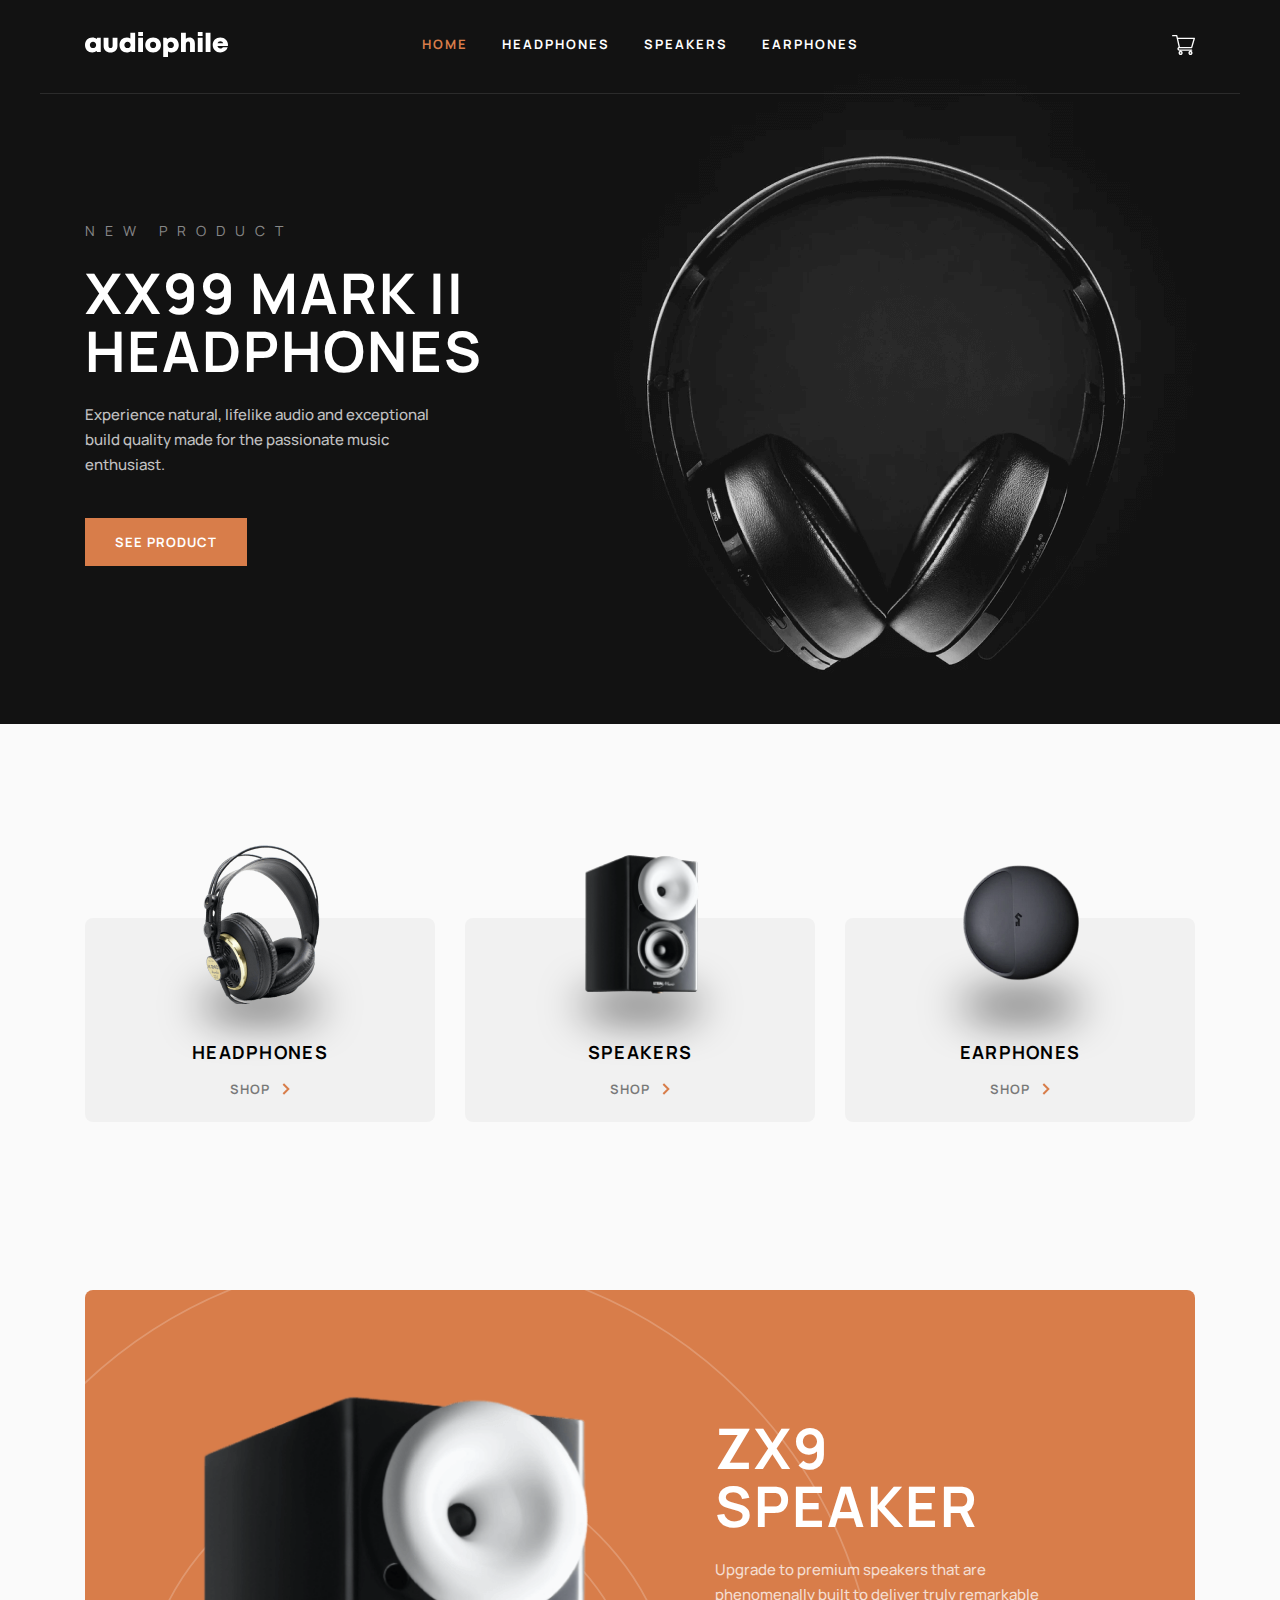
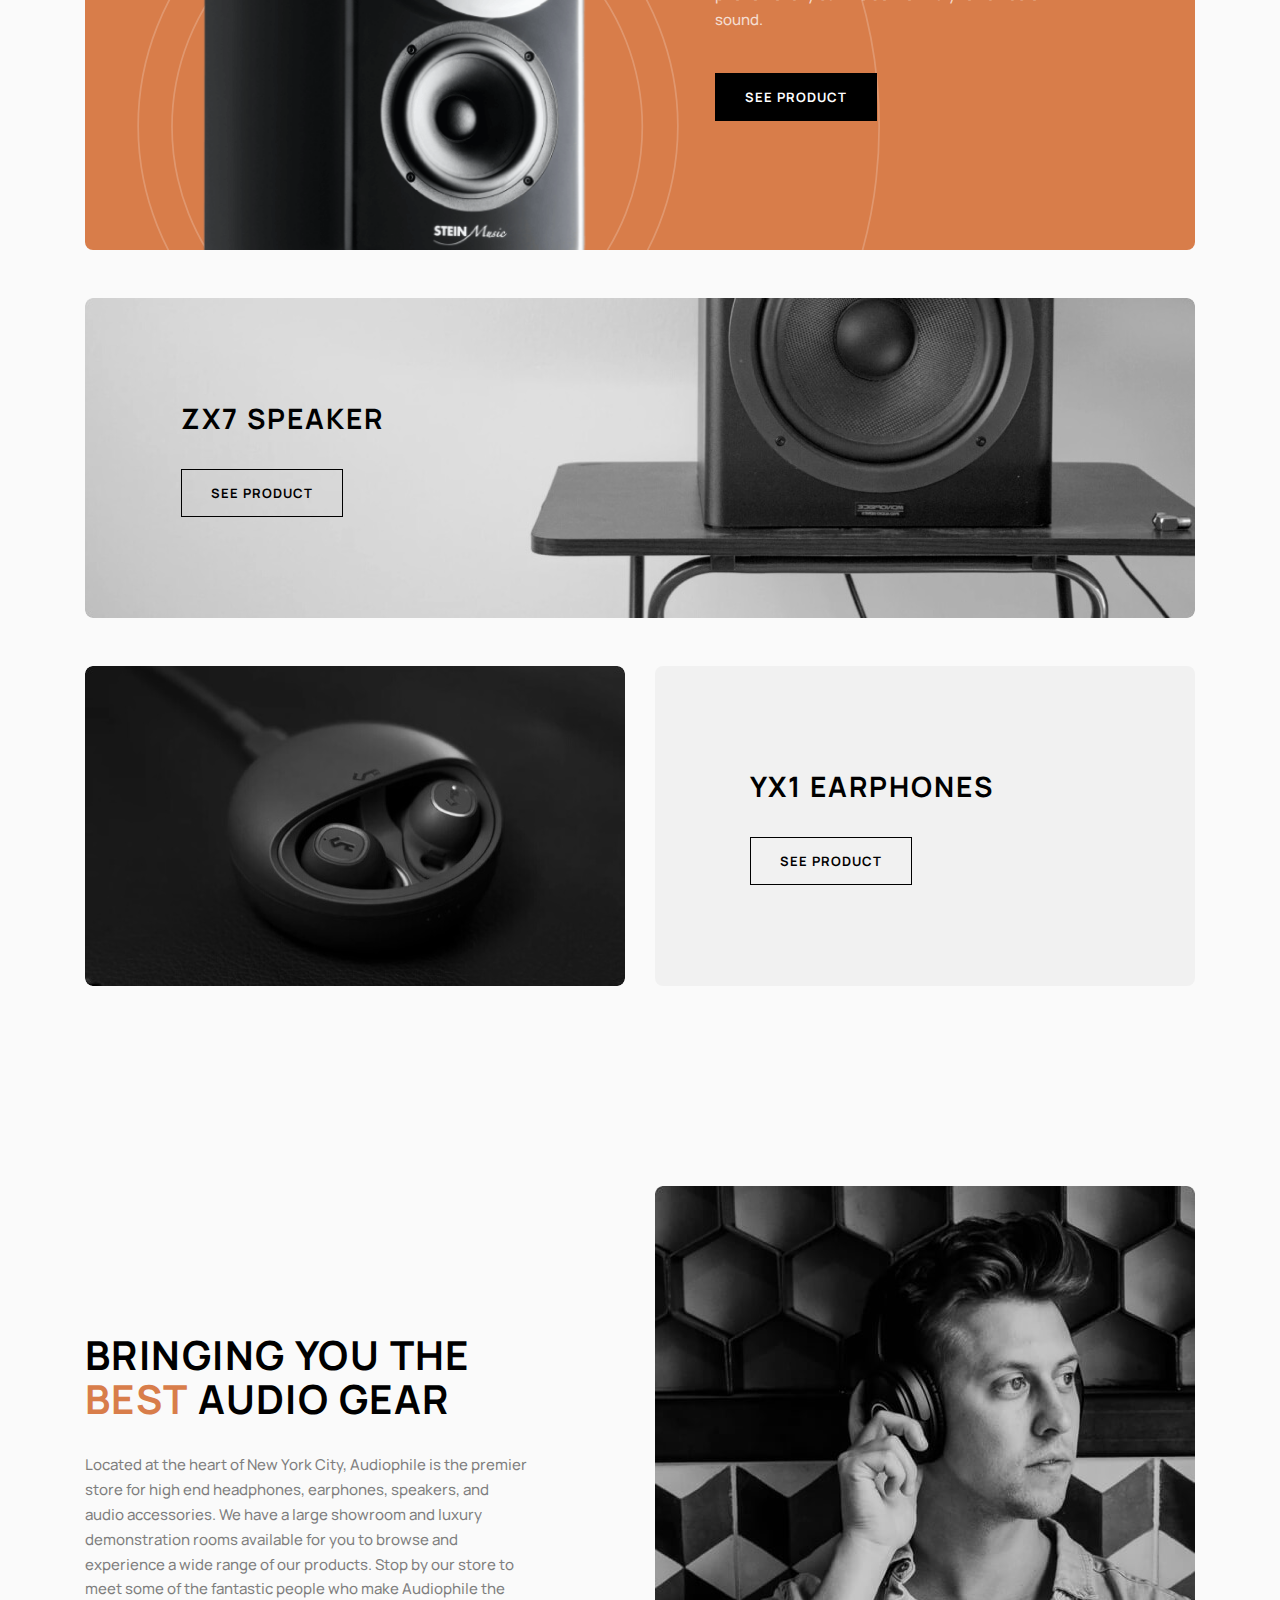
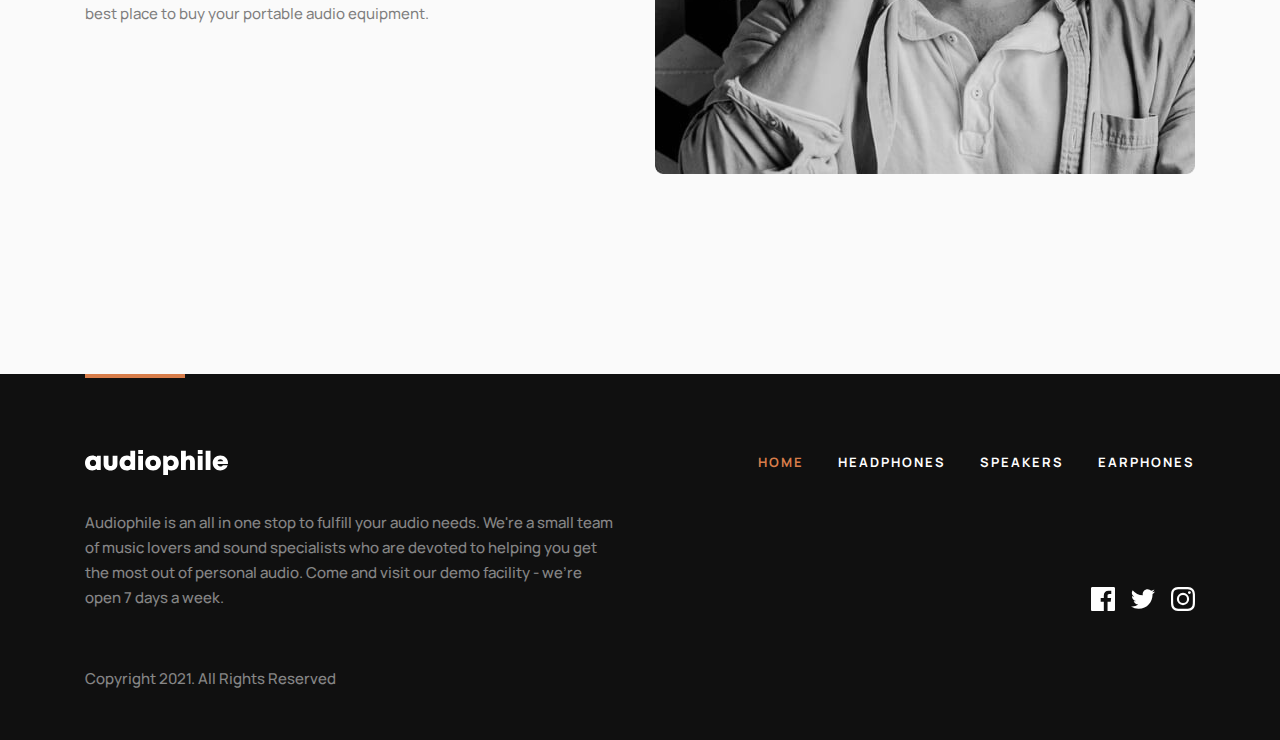
==== commit a74f68a5: "Finish index page styles" ====
--- a/index.html
+++ b/index.html
@@ -9,7 +9,7 @@
   <!-- Stylesheets -->
   <link rel="stylesheet" href="css/main.min.css">
 </head>
-<body>
+<body class="index-page">
 
   <div class="header-hero">
     <!-- HEADER -->
@@ -163,89 +163,92 @@
   </div>
 
 
-  <!-- CATEGORY-CARDS -->
-  <div class="category-cards">
-    <h2 class="visually-hidden">Product categories</h2>
-    <ul class="category-cards__list" role="list">
-      <li class="category-cards__item category-card" role="listitem">
-        <h3 class="category-card__title">Headphones</h3>
-        <img class="category-card__img" src="img/category-img-headphones.png" alt="Headphone sample" width="103" height="104" srcset="img/category-img-headphones.png 1x, img/category-img-headphones@2x.png 2x">
-        <a href="category-headphones.html" class="arrow-link arrow-link--stretched">Shop</a>
-      </li>
-      <li class="category-cards__item category-card" role="listitem">
-        <h3 class="category-card__title">Speakers</h3>
-        <img class="category-card__img" src="img/category-img-speakers.png" alt="Speaker sample" width="103" height="104" srcset="img/category-img-speakers.png 1x, img/category-img-speakers@2x.png 2x">
-        <a href="category-speakers.html" class="arrow-link arrow-link--stretched">Shop</a>
-      </li>
-      <li class="category-cards__item category-card" role="listitem">
-        <h3 class="category-card__title">Earphones</h3>
-        <img class="category-card__img" src="img/category-img-earphones.png" alt="Earphone sample" width="103" height="104" srcset="img/category-img-earphones.png 1x, img/category-img-earphones@2x.png 2x">
-        <a href="category-earphones.html" class="arrow-link arrow-link--stretched">Shop</a>
-      </li>
-    </ul>
-  </div>
-
-
-  <!-- FEATURED-PRODUCTS -->
-  <section class="featured-products">
-    <div class="container">
-      <h2 class="visually-hidden">Featured products</h2>
-      <ul class="featured-products__list" role="list">
-        <li role="listitem">
-          <article class="featured-product-circles">
-            <picture class="featured-product-circles__picture">
-              <source srcset="img/featured-zx9-desktop.png 1x, img/featured-zx9-desktop@2x.png 2x" media="(min-width:62em)">
-              <source srcset="img/featured-zx9-tablet.png 1x, img/featured-zx9-tablet@2x.png 2x" media="(min-width:40em)">
-              <img class="featured-product-circles__img" src="img/featured-zx9-mobile.png" alt="ZX9 speaker" width="172" height="207" srcset="img/featured-zx9-mobile.png 1x, img/featured-zx9-mobile@2x.png 2x">
-            </picture>
-            <div class="featured-product-circles__content">
-              <h3 class="featured-product-circles__title">ZX9 speaker</h3>
-              <p class="featured-product-circles__text">Upgrade to premium speakers that are phenomenally built to deliver truly remarkable sound.</p>
-              <a class="button" href="#">See Product</a>
-            </div>
-          </article>
-        </li>
-        <li role="listitem">
-          <article class="featured-product-bg">
-            <div class="featured-product-bg__content">
-              <h3 class="featured-product-bg__title">ZX7 speaker</h3>
-              <a class="button button--outline" href="#">See product</a>
-            </div>
-          </article>
-        </li>
-        <li role="listitem">
-          <article class="featured-product-cards">
-            <div class="featured-product-cards__card">
-              <h3 class="featured-product-cards__title">YX1 earphones</h3>
-              <a class="button button--outline" href="#">See product</a>
-            </div>
-            <picture class="featured-product-cards__picture">
-              <source srcset="img/featured-product-yx1-desktop.jpg 1x, img/featured-product-yx1-desktop@2x.jpg 2x" media="(min-width:62em)">
-              <source srcset="img/featured-product-yx1-tablet.jpg 1x, img/featured-product-yx1-tablet@2x.jpg 2x" media="(min-width:40em)">
-              <img class="featured-product-cards__img" src="img/featured-product-yx1-mobile.jpg" alt="YX1 earphones" width="327" height="200" srcset="img/featured-product-yx1-mobile.jpg 1x, img/featured-product-yx1-mobile@2x.jpg 2x">
-            </picture>
-          </article>
-        </li>
-      </ul>
-    </div>
-  </section>
-
-
-  <!-- MISSION -->
-  <section class="mission">
-    <div class="mission__container container">
-      <picture class="mission__picture">
-        <source srcset="img/mission-desktop.jpg 1x, img/mission-desktop@2x.jpg 2x" media="(min-width:62em)">
-        <source srcset="img/mission-tablet.jpg 1x, img/mission-tablet@2x.jpg 2x" media="(min-width:48em)">
-        <img class="mission__img" src="img/mission-mobile.jpg" alt="Young man listening to music using headphones" width="327" height="300" srcset="img/mission-mobile.jpg 1x, img/mission-mobile@2x.jpg 2x">
-      </picture>
-
-      <div class="mission__content">
-        <h2 class="mission__heading">Bringing you the <strong class="mission__heading-accent">best</strong> audio gear</h2>
-        <p class="mission__text">Located at the heart of New York City, Audiophile is the premier store for high end headphones, earphones, speakers, and audio accessories. We have a large showroom and luxury demonstration rooms available for you to browse and experience a wide range of our products. Stop by our store to meet some of the fantastic people who make Audiophile the best place to buy your portable audio equipment.</p>
-      </div>
-    </div>
-  </section>
+  <main class="index-page__main-content main-content">
+    <!-- CATEGORY-CARDS -->
+    <section class="index-page__category-cards container">
+      <div class="category-cards">
+        <h2 class="visually-hidden">Product categories</h2>
+        <ul class="category-cards__list" role="list">
+          <li class="category-cards__item category-card" role="listitem">
+            <h3 class="category-card__title">Headphones</h3>
+            <img class="category-card__img" src="img/category-img-headphones.png" alt="Headphone sample" width="103" height="104" srcset="img/category-img-headphones.png 1x, img/category-img-headphones@2x.png 2x">
+            <a href="category-headphones.html" class="arrow-link arrow-link--stretched">Shop</a>
+          </li>
+          <li class="category-cards__item category-card" role="listitem">
+            <h3 class="category-card__title">Speakers</h3>
+            <img class="category-card__img" src="img/category-img-speakers.png" alt="Speaker sample" width="103" height="104" srcset="img/category-img-speakers.png 1x, img/category-img-speakers@2x.png 2x">
+            <a href="category-speakers.html" class="arrow-link arrow-link--stretched">Shop</a>
+          </li>
+          <li class="category-cards__item category-card" role="listitem">
+            <h3 class="category-card__title">Earphones</h3>
+            <img class="category-card__img" src="img/category-img-earphones.png" alt="Earphone sample" width="103" height="104" srcset="img/category-img-earphones.png 1x, img/category-img-earphones@2x.png 2x">
+            <a href="category-earphones.html" class="arrow-link arrow-link--stretched">Shop</a>
+          </li>
+        </ul>
+      </div>
+    </section>
+
+    <!-- FEATURED-PRODUCTS -->
+    <section class="index-page__featured-products featured-products">
+      <div class="container">
+        <h2 class="visually-hidden">Featured products</h2>
+        <ul class="featured-products__list" role="list">
+          <li role="listitem">
+            <article class="featured-product-circles">
+              <picture class="featured-product-circles__picture">
+                <source srcset="img/featured-zx9-desktop.png 1x, img/featured-zx9-desktop@2x.png 2x" media="(min-width:62em)">
+                <source srcset="img/featured-zx9-tablet.png 1x, img/featured-zx9-tablet@2x.png 2x" media="(min-width:40em)">
+                <img class="featured-product-circles__img" src="img/featured-zx9-mobile.png" alt="ZX9 speaker" width="172" height="207" srcset="img/featured-zx9-mobile.png 1x, img/featured-zx9-mobile@2x.png 2x">
+              </picture>
+              <div class="featured-product-circles__content">
+                <h3 class="featured-product-circles__title">ZX9 speaker</h3>
+                <p class="featured-product-circles__text">Upgrade to premium speakers that are phenomenally built to deliver truly remarkable sound.</p>
+                <a class="button" href="#">See Product</a>
+              </div>
+            </article>
+          </li>
+          <li role="listitem">
+            <article class="featured-product-bg">
+              <div class="featured-product-bg__content">
+                <h3 class="featured-product-bg__title">ZX7 speaker</h3>
+                <a class="button button--outline" href="#">See product</a>
+              </div>
+            </article>
+          </li>
+          <li role="listitem">
+            <article class="featured-product-cards">
+              <div class="featured-product-cards__card">
+                <h3 class="featured-product-cards__title">YX1 earphones</h3>
+                <a class="button button--outline" href="#">See product</a>
+              </div>
+              <picture class="featured-product-cards__picture">
+                <source srcset="img/featured-product-yx1-desktop.jpg 1x, img/featured-product-yx1-desktop@2x.jpg 2x" media="(min-width:62em)">
+                <source srcset="img/featured-product-yx1-tablet.jpg 1x, img/featured-product-yx1-tablet@2x.jpg 2x" media="(min-width:40em)">
+                <img class="featured-product-cards__img" src="img/featured-product-yx1-mobile.jpg" alt="YX1 earphones" width="327" height="200" srcset="img/featured-product-yx1-mobile.jpg 1x, img/featured-product-yx1-mobile@2x.jpg 2x">
+              </picture>
+            </article>
+          </li>
+        </ul>
+      </div>
+    </section>
+
+
+    <!-- MISSION -->
+    <section class="mission">
+      <div class="mission__container container">
+        <picture class="mission__picture">
+          <source srcset="img/mission-desktop.jpg 1x, img/mission-desktop@2x.jpg 2x" media="(min-width:62em)">
+          <source srcset="img/mission-tablet.jpg 1x, img/mission-tablet@2x.jpg 2x" media="(min-width:48em)">
+          <img class="mission__img" src="img/mission-mobile.jpg" alt="Young man listening to music using headphones" width="327" height="300" srcset="img/mission-mobile.jpg 1x, img/mission-mobile@2x.jpg 2x">
+        </picture>
+
+        <div class="mission__content">
+          <h2 class="mission__heading">Bringing you the <strong class="mission__heading-accent">best</strong> audio gear</h2>
+          <p class="mission__text">Located at the heart of New York City, Audiophile is the premier store for high end headphones, earphones, speakers, and audio accessories. We have a large showroom and luxury demonstration rooms available for you to browse and experience a wide range of our products. Stop by our store to meet some of the fantastic people who make Audiophile the best place to buy your portable audio equipment.</p>
+        </div>
+      </div>
+    </section>
+  </main>
 
 
   <!-- FOOTER -->
--- a/css/main.min.css
+++ b/css/main.min.css
@@ -1 +1 @@
-:root{--color-brown: #d87d4a;--color-brown-light: #fbaf85;--color-black: #000000;--color-grey-dark: #101010;--color-grey-darker: #4c4c4c;--color-grey: #f1f1f1;--color-light: #fafafa;--color-white: #ffffff;--color-red: #cd2c2c;--color-primary: #d87d4a;--color-bg-body: #fafafa;--color-body-text: #000000;--container-padding: 24px}html{box-sizing:border-box}*,*::before,*::after{box-sizing:inherit}html:focus-within{scroll-behavior:smooth}html,body{height:100%}*{margin:0}body{line-height:1.5;-webkit-font-smoothing:antialiased}ul[role=list],ol[role=list]{list-style:none}a:not([class]){-webkit-text-decoration-skip:ink;text-decoration-skip-ink:auto}img,picture,video,canvas,svg{display:block;max-width:100%}input,button,textarea,select{font:inherit}p,h1,h2,h3,h4,h5,h6{overflow-wrap:break-word}#root,#__next{isolation:isolate}@media(prefers-reduced-motion: reduce){*,*::before,*::after{animation-duration:.01ms !important;animation-iteration-count:1 !important;transition-duration:.01ms !important;scroll-behavior:auto !important}}@font-face{font-family:"Manrope";src:url("../fonts/Manrope-Bold.woff2") format("woff2"),url("../fonts/Manrope-Bold.woff") format("woff");font-weight:bold;font-style:normal;font-display:swap}@font-face{font-family:"Manrope";src:url("../fonts/Manrope-Regular.woff2") format("woff2"),url("../fonts/Manrope-Regular.woff") format("woff");font-weight:normal;font-style:normal;font-display:swap}@font-face{font-family:"Manrope";src:url("../fonts/Manrope-Medium.woff2") format("woff2"),url("../fonts/Manrope-Medium.woff") format("woff");font-weight:500;font-style:normal;font-display:swap}body{display:flex;flex-direction:column;padding:0;margin:0;font-family:"Manrope","Arial",sans-serif;font-size:.9375rem;font-weight:500;line-height:166.667%;background-color:var(--color-bg-body);color:rgba(0,0,0,.5)}img{height:auto}a{color:var(--color-primary);transition-duration:.3s;transition-timing-function:ease;transition-property:color,opacity}a:hover{text-decoration:none}a:active{opacity:.6}*:focus{outline:2px dashed #d87d4a;outline-offset:3px}.visually-hidden{position:absolute;width:1px;height:1px;margin:-1px;border:0;padding:0;clip:rect(0 0 0 0);overflow:hidden}.container{width:100%;max-width:74.375rem;padding-left:var(--container-padding);padding-right:var(--container-padding);margin-left:auto;margin-right:auto}@media only screen and (min-width: 40em){:root{--container-padding: 40px}}.button{display:inline-block;padding:14px 29px;border:1px solid rgba(0,0,0,0);background-color:var(--color-black);color:var(--color-white);font-size:.8125rem;font-weight:700;line-height:normal;letter-spacing:.0625rem;text-transform:uppercase;text-decoration:none;text-align:center;cursor:pointer;white-space:nowrap;transition-duration:.3s;transition-timing-function:ease;transition-property:background-color,opacity}.button:hover{background-color:var(--color-grey-darker)}.button--block{display:block;width:100%}.button--primary{background-color:var(--color-primary);color:var(--color-white)}.button--primary:hover{background-color:var(--color-brown-light)}.button--outline{border-color:var(--color-black);background-color:rgba(0,0,0,0);color:var(--color-black);transition-duration:.3s;transition-timing-function:ease;transition-property:background-color,color,opacity}.button--outline:hover{background-color:var(--color-black);color:var(--color-white)}.button:active{opacity:.6}.arrow-link{display:inline-flex;align-items:center;gap:12px;color:rgba(0,0,0,.5);font-size:.8125rem;font-style:normal;font-weight:700;line-height:normal;letter-spacing:.0625rem;text-transform:uppercase;text-decoration:none}.arrow-link:hover{color:#d87d4a}.arrow-link:active{opacity:.6}.arrow-link::after{flex-shrink:0;width:8px;height:12px;background-image:url("../img/arrow-right-primary.svg");background-repeat:no-repeat;background-size:contain;content:""}.arrow-link--stretched::before{position:absolute;z-index:10;left:0;top:0;width:100%;height:100%;content:""}.arrow-link--stretched:focus{outline:none}.arrow-link--stretched:focus::before{outline:2px dashed #d87d4a;outline-offset:3px}.back-link{color:rgba(0,0,0,.5);text-decoration:none}.back-link:hover{color:var(--color-primary)}.number-controls{display:grid;grid-template-columns:1fr 1fr 1fr;width:120px;height:48px;background-color:var(--color-grey);color:var(--color-body-text);font-size:.8125rem;font-weight:700;line-height:48px;letter-spacing:.0625rem;text-transform:uppercase;text-align:center}.number-controls--small{width:96px;height:32px;line-height:32px}.number-controls__button{border:0;padding:0;color:rgba(0,0,0,.25);cursor:pointer;transition-duration:.3s;transition-timing-function:ease;transition-property:color,opacity}.number-controls__button--decrement{order:-1}.number-controls__button:hover{color:#d87d4a}.number-controls__button:active{opacity:.6}.logo{flex-shrink:0;display:block;text-decoration:none}.logo__img{width:143px;height:25px;-o-object-fit:contain;object-fit:contain}.sitenav__list{display:flex;flex-direction:column;align-items:center;gap:16px;padding:0;list-style:none}.sitenav__link{display:block;font-size:.8125rem;font-weight:700;line-height:192.308%;letter-spacing:.125rem;text-transform:uppercase;color:#fff;text-align:center;text-decoration:none}.sitenav__link:hover{color:var(--color-primary)}.sitenav__item--active .sitenav__link{color:var(--color-primary)}@media only screen and (min-width: 23.4375em){.sitenav__list{flex-direction:row;flex-wrap:wrap;justify-content:center;gap:12px 34px}}.socials__list{display:flex;align-items:center;gap:16px;padding:0;list-style:none}.socials__link{display:block;color:var(--color-white)}.socials__link:hover{color:var(--color-primary)}.socials__icon{display:block}.main-content{flex-grow:1}.product-info{display:grid}.product-info--center{text-align:center}@media only screen and (min-width: 62em){.product-info--center{text-align:left}}.product-info--white{color:#fff}.product-info__title{font-size:1.75rem;font-weight:700;line-height:normal;letter-spacing:.0625rem;color:var(--color-black);text-transform:uppercase}.product-info--white .product-info__title{color:#fff}.product-info--hero .product-info__title{margin-bottom:24px;font-size:2.25rem;line-height:111.111%;letter-spacing:.08038rem}@media only screen and (min-width: 40em){.product-info--hero .product-info__title{font-size:3.5rem;line-height:103.571%;letter-spacing:.125rem}}.product-info--category-page .product-info__title{margin-bottom:24px}@media only screen and (min-width: 40em){.product-info--category-page .product-info__title{margin-bottom:32px;font-size:2.5rem;line-height:110%;letter-spacing:.08931rem}}.product-info--product-page .product-info__title{margin-bottom:24px}@media only screen and (min-width: 40em){.product-info--product-page .product-info__title{margin-bottom:32px;line-height:114.286%}}@media only screen and (min-width: 62em){.product-info--product-page .product-info__title{font-size:2.5rem;line-height:110%;letter-spacing:.08931rem}}.product-info__new{order:-1;font-size:.875rem;font-weight:400;line-height:normal;letter-spacing:.625rem;color:var(--color-primary);text-transform:uppercase}.product-info--white .product-info__new{color:#fff}.product-info--hero .product-info__new{margin-bottom:16px;color:rgba(255,255,255,.5)}@media only screen and (min-width: 40em){.product-info--hero .product-info__new{margin-bottom:24px}}.product-info--category-page .product-info__new{margin-bottom:24px}@media only screen and (min-width: 40em){.product-info--category-page .product-info__new{margin-bottom:16px}}.product-info--product-page .product-info__new{margin-bottom:24px}@media only screen and (min-width: 40em){.product-info--product-page .product-info__new{margin-bottom:16px}}.product-info--hero .product-info__text{margin-bottom:28px;color:rgba(255,255,255,.75)}@media only screen and (min-width: 40em){.product-info--hero .product-info__text{max-width:21.875rem;margin-left:auto;margin-right:auto;margin-bottom:40px}}@media only screen and (min-width: 62em){.product-info--hero .product-info__text{margin-left:0}}.product-info--category-page .product-info__text{margin-bottom:24px}@media only screen and (min-width: 62em){.product-info--category-page .product-info__text{margin-bottom:32px}}.product-info--product-page .product-info__text{margin-bottom:24px}@media only screen and (min-width: 40em){.product-info--product-page .product-info__text{margin-bottom:32px}}.product-info__actions{display:flex;flex-wrap:wrap;gap:16px}.product-info--center .product-info__actions{justify-content:center}@media only screen and (min-width: 62em){.product-info--center .product-info__actions{justify-content:flex-start}}.product-info__price-wrapper{display:flex;flex-wrap:wrap;align-items:center;gap:8px;margin-bottom:32px}@media only screen and (min-width: 62em){.product-info__price-wrapper{margin-bottom:48px}}.product-info__price{font-size:1.125rem;font-weight:700;line-height:normal;letter-spacing:.08038rem;color:var(--color-black);text-transform:uppercase}.product{display:grid;align-items:center}.product--category-page{gap:32px}@media only screen and (min-width: 40em){.product--category-page{gap:42px}}@media only screen and (min-width: 62em){.product--category-page{grid-template-columns:1fr 27.8125rem;gap:64px}.product--category-page:nth-child(even){grid-template-columns:27.8125rem 1fr}}@media only screen and (min-width: 74.375em){.product--category-page{gap:125px}}.product--product-page{gap:32px}@media only screen and (min-width: 40em){.product--product-page{grid-template-columns:16.9375rem 1fr;gap:36px}}@media only screen and (min-width: 48em){.product--product-page{gap:70px}}@media only screen and (min-width: 62em){.product--product-page{grid-template-columns:1fr 27.8125rem;gap:64px}}@media only screen and (min-width: 74.375em){.product--product-page{gap:125px}}.product__img-wrapper{position:relative;z-index:1;display:grid;place-items:center;padding:24px}.product--category-page .product__img-wrapper{width:100%;height:352px;border-radius:8px;background-color:#f1f1f1}@media only screen and (min-width: 62em){.product--category-page .product__img-wrapper{height:560px}}.product--category-page .product__img-wrapper::after{position:absolute;z-index:-1;left:50%;bottom:51px;transform:translateX(-50%);width:165px;height:35px;border-radius:50%;background-color:var(--color-black);opacity:.1521;content:"";filter:blur(21.7462539673px)}@media only screen and (min-width: 62em){.product--category-page .product__img-wrapper::after{width:262px;height:56px;bottom:81px}}@media only screen and (min-width: 62em){.product--category-page:nth-child(even) .product__img-wrapper{order:1}}.product--product-page .product__img-wrapper{width:100%;height:327px;border-radius:8px;background-color:#f1f1f1}@media only screen and (min-width: 40em){.product--product-page .product__img-wrapper{height:480px}}@media only screen and (min-width: 62em){.product--product-page .product__img-wrapper{height:560px}}.product--product-page .product__img-wrapper::after{position:absolute;z-index:-1;left:50%;bottom:56px;transform:translateX(-50%);width:136px;height:29px;border-radius:50%;background-color:var(--color-black);opacity:.1521;content:"";filter:blur(21.7462539673px)}@media only screen and (min-width: 40em){.product--product-page .product__img-wrapper::after{bottom:132px}}@media only screen and (min-width: 62em){.product--product-page .product__img-wrapper::after{width:262px;height:56px;bottom:81px}}.product--category-page .product__img{width:242px;height:244px;-o-object-fit:contain;object-fit:contain}@media only screen and (min-width: 62em){.product--category-page .product__img{width:372px;height:389px}}.product--product-page .product__img{width:185px;height:193px;-o-object-fit:contain;object-fit:contain}@media only screen and (min-width: 62em){.product--product-page .product__img{width:372px;height:389px}}.product--category-page .product__product-info{max-width:35.75rem;margin-left:auto;margin-right:auto}.category-hero{padding-top:32px;padding-bottom:32px;background-color:#000;color:#fff;text-align:center}@media only screen and (min-width: 40em){.category-hero{padding-top:104px;padding-bottom:96px}}.category-hero__title{font-size:1.75rem;line-height:normal;letter-spacing:.125rem;text-transform:uppercase}@media only screen and (min-width: 40em){.category-hero__title{font-size:2.5rem;line-height:110%;letter-spacing:.08931rem}}.category-products{padding-top:64px;padding-bottom:120px}@media only screen and (min-width: 40em){.category-products{padding-top:120px}}@media only screen and (min-width: 62em){.category-products{padding-top:160px;padding-bottom:160px}}.category-products__list{display:grid;gap:120px;padding:0;list-style:none}@media only screen and (min-width: 62em){.category-products__list{gap:160px}}.category-card{position:relative;z-index:1;display:grid;justify-items:center;padding:0 24px 24px;text-align:center}.category-card::before{position:absolute;z-index:-1;left:0;bottom:0;content:"";width:100%;height:165px;border-radius:8px;background-color:#f1f1f1}@media only screen and (min-width: 62em){.category-card::before{height:204px}}.category-card::after{position:absolute;z-index:-1;left:50%;bottom:108px;transform:translateX(-50%);width:95px;height:14px;border-radius:50%;background-color:var(--color-black);opacity:1;content:"";filter:blur(21.7462539673px)}@media only screen and (min-width: 62em){.category-card::after{width:122px;height:18px}}.category-card__title{position:relative;z-index:2;margin-bottom:16px;font-size:.9375rem;line-height:normal;letter-spacing:.06694rem;color:var(--color-black);text-transform:uppercase}@media only screen and (min-width: 62em){.category-card__title{font-size:1.125rem;letter-spacing:.08038rem}}.category-card__img{position:relative;z-index:2;order:-1;width:103px;height:104px;margin-bottom:36px;-o-object-fit:contain;object-fit:contain}@media only screen and (min-width: 62em){.category-card__img{width:125px;height:160px}}.category-cards__list{display:grid;gap:16px;padding:0;list-style:none}@media only screen and (min-width: 40em){.category-cards__list{grid-template-columns:repeat(3, 1fr);gap:10px}}@media only screen and (min-width: 62em){.category-cards__list{gap:30px}}.featured-product-circles{display:grid;justify-items:center;padding:56px 24px;border-radius:8px;background-color:var(--color-primary);background-image:url("../img/featured-product-circles-bg.svg");background-repeat:no-repeat;background-size:558px 558px;background-position:center top -121px;color:var(--color-white);text-align:center;overflow:hidden}@media only screen and (min-width: 40em){.featured-product-circles{padding:52px 64px 64px;background-size:944px 944px;background-position:center top -288px}}@media only screen and (min-width: 62em){.featured-product-circles{grid-template-columns:1fr 1fr;align-items:center;justify-content:space-between;gap:80px;height:560px;padding:24px 95px;background-position:-149px -36px;text-align:left}}.featured-product-circles *:focus{outline-color:var(--color-white)}.featured-product-circles__img{width:207px;height:207px;-o-object-fit:contain;object-fit:contain;margin-bottom:32px}@media only screen and (min-width: 40em){.featured-product-circles__img{width:237px;height:237px;margin-bottom:64px}}@media only screen and (min-width: 62em){.featured-product-circles__img{width:493px;height:auto;margin-bottom:0}}@media only screen and (min-width: 74.375em){.featured-product-circles__img{margin-bottom:-120px}}.featured-product-circles__content{max-width:21.875rem;margin-left:auto;margin-right:auto}.featured-product-circles__title{margin-bottom:24px;font-size:2.25rem;line-height:111.111%;letter-spacing:.08038rem;text-transform:uppercase}@media only screen and (min-width: 40em){.featured-product-circles__title{font-size:3.5rem;line-height:103.571%;letter-spacing:.125rem}}.featured-product-circles__text{margin-bottom:24px;color:rgba(255,255,255,.75)}@media only screen and (min-width: 40em){.featured-product-circles__text{margin-bottom:40px}}.featured-product-bg{display:grid;align-items:center;height:320px;padding:24px;border-radius:8px;background-image:url("../img/featured-product-bg-mobile.jpg");background-repeat:no-repeat;background-size:cover;background-position:right center;overflow:hidden}@media only screen and (-webkit-min-device-pixel-ratio: 2),only screen and (min-device-pixel-ratio: 2),only screen and (min-resolution: 192dpi),only screen and (min-resolution: 2dppx){.featured-product-bg{background-image:url("../img/featured-product-bg-mobile@2x.jpg")}}@media only screen and (min-width: 40em){.featured-product-bg{padding:64px;background-image:url("../img/featured-product-bg-tablet.jpg")}}@media only screen and (min-width: 40em)and (-webkit-min-device-pixel-ratio: 2),only screen and (min-width: 40em)and (min-device-pixel-ratio: 2),only screen and (min-width: 40em)and (min-resolution: 192dpi),only screen and (min-width: 40em)and (min-resolution: 2dppx){.featured-product-bg{background-image:url("../img/featured-product-bg-tablet@2x.jpg")}}@media only screen and (min-width: 62em){.featured-product-bg{padding:64px 96px;background-image:url("../img/featured-product-bg-desktop.jpg");background-position:center center}}@media only screen and (min-width: 62em)and (-webkit-min-device-pixel-ratio: 2),only screen and (min-width: 62em)and (min-device-pixel-ratio: 2),only screen and (min-width: 62em)and (min-resolution: 192dpi),only screen and (min-width: 62em)and (min-resolution: 2dppx){.featured-product-bg{background-image:url("../img/featured-product-bg-desktop@2x.jpg")}}@media only screen and (min-width: 40em){.featured-product-bg__content{max-width:50%}}.featured-product-bg__title{margin-bottom:32px;font-size:1.75rem;font-style:normal;line-height:normal;letter-spacing:.125rem;color:var(--color-black);text-transform:uppercase}.featured-product-cards{display:grid;gap:24px}@media only screen and (min-width: 40em){.featured-product-cards{grid-template-columns:repeat(2, 1fr);gap:12px}}@media only screen and (min-width: 62em){.featured-product-cards{gap:30px}}.featured-product-cards__card{width:100%;height:200px;border-radius:8px;background-color:#f1f1f1;order:1;display:grid;align-content:center;justify-items:start;gap:32px;padding:24px}@media only screen and (min-width: 40em){.featured-product-cards__card{height:100%;padding:40px}}@media only screen and (min-width: 62em){.featured-product-cards__card{padding:40px 95px}}.featured-product-cards__title{font-size:1.75rem;line-height:normal;letter-spacing:.125rem;color:var(--color-black);text-transform:uppercase}.featured-product-cards__img{width:100%;height:200px;border-radius:8px;-o-object-fit:cover;object-fit:cover;overflow:hidden}@media only screen and (min-width: 40em){.featured-product-cards__img{height:100%}}.featured-products__list{display:grid;gap:24px;padding:0;list-style:none}@media only screen and (min-width: 40em){.featured-products__list{gap:32px}}@media only screen and (min-width: 62em){.featured-products__list{gap:48px}}.product-features__heading{font-size:1.5rem;font-weight:700;line-height:1.5;letter-spacing:.05356rem;color:var(--color-black);text-transform:uppercase;margin-bottom:24px}@media only screen and (min-width: 40em){.product-features__heading{font-size:2rem;line-height:112.5%;letter-spacing:.07144rem}}@media only screen and (min-width: 62em){.product-features__heading{margin-bottom:32px}}.product-features p+p{margin-top:20px}.product-contents{display:grid;gap:24px 12px}@media only screen and (min-width: 40em){.product-contents{grid-template-columns:repeat(2, 1fr)}}@media only screen and (min-width: 62em){.product-contents{grid-template-columns:none;gap:32px}}.product-contents__heading{font-size:1.5rem;font-weight:700;line-height:1.5;letter-spacing:.05356rem;color:var(--color-black);text-transform:uppercase}@media only screen and (min-width: 40em){.product-contents__heading{font-size:2rem;line-height:112.5%;letter-spacing:.07144rem}}.product-contents__list{display:grid;gap:8px}.product-contents__item{display:flex;gap:20px}.product-contents__item-title{order:1;flex-grow:1}.product-contents__item-value{min-width:20px;font-weight:bold;color:var(--color-primary)}.product-features-contents__container{display:grid;gap:88px;align-items:start}@media only screen and (min-width: 40em){.product-features-contents__container{gap:120px}}@media only screen and (min-width: 62em){.product-features-contents__container{grid-template-columns:1fr 21.875rem;gap:125px}}.product-images__grid{display:grid;gap:20px 18px;padding:0;list-style:none}@media only screen and (min-width: 40em){.product-images__grid{grid-template-columns:3fr 5fr;grid-template-rows:repeat(2, 174px)}}@media only screen and (min-width: 62em){.product-images__grid{grid-template-rows:repeat(2, 280px)}}@media only screen and (min-width: 74.375em){.product-images__grid{grid-template-columns:27.8125rem minmax(39.6875rem 1fr)}}@media only screen and (min-width: 40em){.product-images__item:nth-child(1){grid-column:1/2;grid-row:1/2}.product-images__item:nth-child(2){grid-column:1/2;grid-row:2/3}.product-images__item:nth-child(3){grid-column:2/-1;grid-row:1/span 2}}.product-images__picture{height:100%}.product-images__img{width:100%;height:100%;-o-object-fit:cover;object-fit:cover;border-radius:8px;overflow:hidden}.similar-products{padding-top:60px;padding-bottom:60px;text-align:center}@media only screen and (min-width: 62em){.similar-products{padding-top:80px;padding-bottom:80px}}.similar-products__heading{font-size:1.5rem;font-weight:700;line-height:1.5;letter-spacing:.05356rem;color:var(--color-black);text-transform:uppercase;margin-bottom:40px}@media only screen and (min-width: 40em){.similar-products__heading{font-size:2rem;line-height:112.5%;letter-spacing:.07144rem}}@media only screen and (min-width: 40em){.similar-products__heading{margin-bottom:56px}}@media only screen and (min-width: 62em){.similar-products__heading{margin-bottom:64px}}.similar-products__list{display:grid;gap:56px 12px;padding:0;list-style:none}@media only screen and (min-width: 40em){.similar-products__list{grid-template-columns:repeat(3, 1fr)}}@media only screen and (min-width: 62em){.similar-products__list{gap:56px 30px}}.similar-products__item{display:grid;justify-items:center}.similar-products__item-title{margin-bottom:32px;font-size:1.5rem;line-height:normal;letter-spacing:.10713rem;text-transform:uppercase;color:var(--color-black)}.similar-products__item-img-wrapper{width:100%;height:120px;border-radius:8px;background-color:#f1f1f1;display:grid;place-items:center;order:-1;width:100%;padding:12px;margin-bottom:32px}@media only screen and (min-width: 40em){.similar-products__item-img-wrapper{height:318px;margin-bottom:40px}}.similar-products__item-img{width:88px;height:96px;-o-object-fit:contain;object-fit:contain}@media only screen and (min-width: 40em){.similar-products__item-img{width:190px;height:200px}}.product-cart-card{display:flex;align-items:center;gap:16px}.product-cart-card__img-wrapper{flex-shrink:0;display:grid;place-items:center;width:64px;height:64px;border-radius:8px;background-color:#f1f1f1}.product-cart-card__img{width:48px;height:48px;-o-object-fit:contain;object-fit:contain}.product-cart-card__info{flex-grow:1;display:grid;grid-template-columns:1fr auto;grid-template-rows:auto auto;gap:0 8px;align-items:center}.product-cart-card__title{font-size:.9375rem;font-style:normal;font-weight:700;line-height:166.667%;color:var(--color-black);text-transform:uppercase}.product-cart-card__price{color:rgba(0,0,0,.5);font-size:.875rem;font-weight:700;line-height:178.571%}.product-cart-card__count{grid-column:2/3;grid-row:1/-1}.product-cart-card__count--summary{align-self:baseline}.cart-card-summary{display:grid;gap:8px}.cart-card-summary__item{display:flex;justify-content:space-between;align-items:center}.cart-card-summary__title{text-transform:uppercase}.cart-card-summary__value{text-align:right;font-size:1.125rem;font-weight:700;line-height:normal;color:var(--color-black);text-transform:uppercase}.cart-card-summary__item--grand-total{margin-top:16px}.cart-card-summary__item--grand-total .cart-card-summary__value{color:var(--color-primary)}.cart-card{padding:32px;background-color:var(--color-white);border-radius:8px}.cart-card__header{display:flex;align-items:center;justify-content:space-between;margin-bottom:32px}.cart-card__heading{margin-right:16px;font-size:1.125rem;line-height:normal;letter-spacing:.08038rem;color:var(--color-black);text-transform:uppercase}.cart-card__remove-items-button{border:0;padding:0;background-color:rgba(0,0,0,0);color:rgba(0,0,0,.5);text-decoration:underline;cursor:pointer;transition-duration:.3s;transition-timing-function:ease;transition-property:color}.cart-card__remove-items-button:hover{color:var(--color-primary)}.cart-card__remove-items-button:active{opacity:.6}.cart-card--empty .cart-card__remove-items-button,.cart-card--checkout-page .cart-card__remove-items-button{display:none}.cart-card--empty .cart-card__inner{display:none}.cart-card__products{display:grid;gap:24px;padding:0;margin-bottom:32px;list-style:none}.cart-card__summary{margin-bottom:24px}.cart-card__summary--checkout-page{margin-bottom:32px}.cart-card__empty{display:none}.cart-card--empty .cart-card__empty{display:block;text-align:center}.mission{padding-top:120px;padding-bottom:120px}.mission__container{display:grid;justify-items:center}.mission__img{width:100%;height:300px;margin-bottom:40px;border-radius:8px;-o-object-fit:cover;object-fit:cover}.mission__content{width:100%;max-width:35.875rem;text-align:center}.mission__heading{margin-bottom:32px;font-size:1.75rem;line-height:normal;letter-spacing:.0625rem;color:#000;text-transform:uppercase}.mission__heading-accent{color:var(--color-primary)}.mission__text{color:rgba(0,0,0,.5)}@media only screen and (min-width: 48em){.mission{padding-top:96px;padding-bottom:96px}.mission__img{margin-bottom:40px}.mission__heading{font-size:2.5rem;line-height:1.1;letter-spacing:.08931rem}}@media only screen and (min-width: 62em){.mission{padding-top:200px;padding-bottom:200px}.mission__container{grid-template-columns:27.8125rem 1fr;gap:125px;align-items:center}.mission__img{width:540px;height:588px;margin-bottom:0}.mission__content{max-width:none;order:-1;text-align:left}}.header{position:relative;z-index:99;background-color:var(--color-black)}.header--absolute{position:absolute;left:0;top:0;width:100%;background-color:rgba(0,0,0,0)}.header::after{position:absolute;left:0;right:0;top:100%;height:1px;background-color:rgba(255,255,255,.104);content:""}@media only screen and (min-width: 40em){.header::after{left:var(--container-padding);right:var(--container-padding)}}.header--menu-open::before,.header--cart-open::before{position:fixed;z-index:-1;left:0;top:0;width:100%;height:100%;background-color:rgba(0,0,0,.4);content:""}@media only screen and (min-width: 62em){.header--menu-open::before{display:none}}.header__container{display:flex;align-items:center;justify-content:space-between;gap:16px;padding-top:32px;padding-bottom:32px}@media only screen and (min-width: 40em){.header__container{justify-content:flex-start;gap:42px}}@media only screen and (min-width: 62em){.header__container{justify-content:space-between;gap:42px;padding-bottom:36px}}.header__menu{flex-shrink:0}@media only screen and (min-width: 62em){.header__menu{display:none}}.header__toggler{display:block;border:0;padding:0;background-color:rgba(0,0,0,0);color:var(--color-white);cursor:pointer;transition-duration:.3s;transition-timing-function:ease;transition-property:color}.header__toggler:hover{color:var(--color-primary)}.header__toggler-icon{display:block;width:16px;height:15px}.header__toggler-icon--cart{width:23px;height:20px}.header__menu-inner{display:none}.header--menu-open .header__menu-inner{position:absolute;z-index:1;left:0;top:100%;display:block;width:100%;padding-top:32px;padding-bottom:32px;border-radius:0 0 8px 8px;background-color:var(--color-white)}@media only screen and (min-width: 40em){.header__logo{margin-right:auto}}@media only screen and (min-width: 62em){.header__logo{margin-right:0}}.header__sitenav{display:none}@media only screen and (min-width: 62em){.header__sitenav{display:block}}.header__cart{flex-shrink:0}@media only screen and (min-width: 62em){.header__cart{display:flex;justify-content:flex-end;min-width:143px}}.header__cart-inner{display:none}.header--cart-open .header__cart-inner{display:block;position:absolute;z-index:1;right:0;top:100%;width:100%}@media only screen and (min-width: 23.4375em){.header--cart-open .header__cart-inner{top:calc(100% + 24px)}}@media only screen and (min-width: 62em){.header--cart-open .header__cart-inner{top:calc(100% + 32px)}}.header__cart-card{padding:16px;margin-left:calc(var(--container-padding)*-1);margin-right:calc(var(--container-padding)*-1);border-radius:0}@media only screen and (min-width: 23.4375em){.header__cart-card{max-width:23.4375rem;padding:32px;margin-left:auto;margin-right:0;border-radius:8px}}.footer{background-color:#101010;color:rgba(255,255,255,.5)}.footer__container{position:relative;z-index:1;display:grid;justify-items:center;gap:48px;padding-top:52px;padding-bottom:38px;text-align:center}.footer__container::before{position:absolute;z-index:1;left:50%;top:0;width:100px;height:4px;transform:translateX(-50%);background-color:var(--color-primary);content:""}.footer__socials{order:1}@media only screen and (min-width: 48em){.footer__container{grid-template-columns:1fr 1fr;justify-items:start;gap:0 48px;padding-top:60px;padding-bottom:46px;text-align:left}.footer__container::before{left:var(--container-padding);transform:none}.footer__logo,.footer__sitenav,.footer__about{grid-column:1/-1}.footer__logo,.footer__sitenav{margin-bottom:32px}.footer__about{margin-bottom:80px}.footer__socials{justify-self:end}}@media only screen and (min-width: 62em){.footer__container{padding-top:76px;padding-bottom:48px}.footer__logo{grid-column:1/2;margin-bottom:36px}.footer__sitenav{justify-self:end;grid-column:2/-1;margin-bottom:0}.footer__about{grid-column:1/2;margin-bottom:0}.footer__socials{order:unset;align-self:end}.footer__copy{margin-top:56px}}.hero__product-info{max-width:20.5rem;margin-left:auto;margin-right:auto}@media only screen and (min-width: 40em){.hero__product-info{max-width:24.75rem}}@media only screen and (min-width: 62em){.hero__product-info{margin-left:0}}.header-hero{position:relative;background-color:#191919;padding-top:197px;padding-bottom:112px;background-image:url("../img/header-hero-bg-mobile.png");background-repeat:no-repeat;background-position:center;background-size:cover}@media only screen and (-webkit-min-device-pixel-ratio: 2),only screen and (min-device-pixel-ratio: 2),only screen and (min-resolution: 192dpi),only screen and (min-resolution: 2dppx){.header-hero{background-image:url("../img/header-hero-bg-mobile@2x.png")}}@media only screen and (min-width: 40em){.header-hero{padding-top:215px;padding-bottom:167px;background-color:#121212;background-image:url("../img/header-hero-bg-tablet.png")}}@media only screen and (min-width: 40em)and (-webkit-min-device-pixel-ratio: 2),only screen and (min-width: 40em)and (min-device-pixel-ratio: 2),only screen and (min-width: 40em)and (min-resolution: 192dpi),only screen and (min-width: 40em)and (min-resolution: 2dppx){.header-hero{background-image:url("../img/header-hero-bg-tablet@2x.png")}}@media only screen and (min-width: 62em){.header-hero{padding-top:221px;padding-bottom:158px;background-image:url("../img/header-hero-bg-desktop.png");background-size:710px 729px;background-position:calc(50% + 243px) top}}@media only screen and (min-width: 62em)and (-webkit-min-device-pixel-ratio: 2),only screen and (min-width: 62em)and (min-device-pixel-ratio: 2),only screen and (min-width: 62em)and (min-resolution: 192dpi),only screen and (min-width: 62em)and (min-resolution: 2dppx){.header-hero{background-image:url("../img/header-hero-bg-desktop@2x.png")}}/*# sourceMappingURL=main.min.css.map */+:root{--color-brown: #d87d4a;--color-brown-light: #fbaf85;--color-black: #000000;--color-grey-dark: #101010;--color-grey-darker: #4c4c4c;--color-grey: #f1f1f1;--color-light: #fafafa;--color-white: #ffffff;--color-red: #cd2c2c;--color-primary: #d87d4a;--color-bg-body: #fafafa;--color-body-text: #000000;--container-padding: 24px}html{box-sizing:border-box}*,*::before,*::after{box-sizing:inherit}html:focus-within{scroll-behavior:smooth}html,body{height:100%}*{margin:0}body{line-height:1.5;-webkit-font-smoothing:antialiased}ul[role=list],ol[role=list]{list-style:none}a:not([class]){-webkit-text-decoration-skip:ink;text-decoration-skip-ink:auto}img,picture,video,canvas,svg{display:block;max-width:100%}input,button,textarea,select{font:inherit}p,h1,h2,h3,h4,h5,h6{overflow-wrap:break-word}#root,#__next{isolation:isolate}@media(prefers-reduced-motion: reduce){*,*::before,*::after{animation-duration:.01ms !important;animation-iteration-count:1 !important;transition-duration:.01ms !important;scroll-behavior:auto !important}}@font-face{font-family:"Manrope";src:url("../fonts/Manrope-Bold.woff2") format("woff2"),url("../fonts/Manrope-Bold.woff") format("woff");font-weight:bold;font-style:normal;font-display:swap}@font-face{font-family:"Manrope";src:url("../fonts/Manrope-Regular.woff2") format("woff2"),url("../fonts/Manrope-Regular.woff") format("woff");font-weight:normal;font-style:normal;font-display:swap}@font-face{font-family:"Manrope";src:url("../fonts/Manrope-Medium.woff2") format("woff2"),url("../fonts/Manrope-Medium.woff") format("woff");font-weight:500;font-style:normal;font-display:swap}body{display:flex;flex-direction:column;padding:0;margin:0;font-family:"Manrope","Arial",sans-serif;font-size:.9375rem;font-weight:500;line-height:166.667%;background-color:var(--color-bg-body);color:rgba(0,0,0,.5)}img{height:auto}a{color:var(--color-primary);transition-duration:.3s;transition-timing-function:ease;transition-property:color,opacity}a:hover{text-decoration:none}a:active{opacity:.6}*:focus{outline:2px dashed #d87d4a;outline-offset:3px}.visually-hidden{position:absolute;width:1px;height:1px;margin:-1px;border:0;padding:0;clip:rect(0 0 0 0);overflow:hidden}.container{width:100%;max-width:74.375rem;padding-left:var(--container-padding);padding-right:var(--container-padding);margin-left:auto;margin-right:auto}@media only screen and (min-width: 40em){:root{--container-padding: 40px}}.button{display:inline-block;padding:14px 29px;border:1px solid rgba(0,0,0,0);background-color:var(--color-black);color:var(--color-white);font-size:.8125rem;font-weight:700;line-height:normal;letter-spacing:.0625rem;text-transform:uppercase;text-decoration:none;text-align:center;cursor:pointer;white-space:nowrap;transition-duration:.3s;transition-timing-function:ease;transition-property:background-color,opacity}.button:hover{background-color:var(--color-grey-darker)}.button--block{display:block;width:100%}.button--primary{background-color:var(--color-primary);color:var(--color-white)}.button--primary:hover{background-color:var(--color-brown-light)}.button--outline{border-color:var(--color-black);background-color:rgba(0,0,0,0);color:var(--color-black);transition-duration:.3s;transition-timing-function:ease;transition-property:background-color,color,opacity}.button--outline:hover{background-color:var(--color-black);color:var(--color-white)}.button:active{opacity:.6}.arrow-link{display:inline-flex;align-items:center;gap:12px;color:rgba(0,0,0,.5);font-size:.8125rem;font-style:normal;font-weight:700;line-height:normal;letter-spacing:.0625rem;text-transform:uppercase;text-decoration:none}.arrow-link:hover{color:#d87d4a}.arrow-link:active{opacity:.6}.arrow-link::after{flex-shrink:0;width:8px;height:12px;background-image:url("../img/arrow-right-primary.svg");background-repeat:no-repeat;background-size:contain;content:""}.arrow-link--stretched::before{position:absolute;z-index:10;left:0;top:0;width:100%;height:100%;content:""}.arrow-link--stretched:focus{outline:none}.arrow-link--stretched:focus::before{outline:2px dashed #d87d4a;outline-offset:3px}.back-link{color:rgba(0,0,0,.5);text-decoration:none}.back-link:hover{color:var(--color-primary)}.number-controls{display:grid;grid-template-columns:1fr 1fr 1fr;width:120px;height:48px;background-color:var(--color-grey);color:var(--color-body-text);font-size:.8125rem;font-weight:700;line-height:48px;letter-spacing:.0625rem;text-transform:uppercase;text-align:center}.number-controls--small{width:96px;height:32px;line-height:32px}.number-controls__button{border:0;padding:0;color:rgba(0,0,0,.25);cursor:pointer;transition-duration:.3s;transition-timing-function:ease;transition-property:color,opacity}.number-controls__button--decrement{order:-1}.number-controls__button:hover{color:#d87d4a}.number-controls__button:active{opacity:.6}.logo{flex-shrink:0;display:block;text-decoration:none}.logo__img{width:143px;height:25px;-o-object-fit:contain;object-fit:contain}.sitenav__list{display:flex;flex-direction:column;align-items:center;gap:16px;padding:0;list-style:none}.sitenav__link{display:block;font-size:.8125rem;font-weight:700;line-height:192.308%;letter-spacing:.125rem;text-transform:uppercase;color:#fff;text-align:center;text-decoration:none}.sitenav__link:hover{color:var(--color-primary)}.sitenav__item--active .sitenav__link{color:var(--color-primary)}@media only screen and (min-width: 23.4375em){.sitenav__list{flex-direction:row;flex-wrap:wrap;justify-content:center;gap:12px 34px}}.socials__list{display:flex;align-items:center;gap:16px;padding:0;list-style:none}.socials__link{display:block;color:var(--color-white)}.socials__link:hover{color:var(--color-primary)}.socials__icon{display:block}.main-content{flex-grow:1}.product-info{display:grid}.product-info--center{text-align:center}@media only screen and (min-width: 62em){.product-info--center{text-align:left}}.product-info--white{color:#fff}.product-info__title{font-size:1.75rem;font-weight:700;line-height:normal;letter-spacing:.0625rem;color:var(--color-black);text-transform:uppercase}.product-info--white .product-info__title{color:#fff}.product-info--hero .product-info__title{margin-bottom:24px;font-size:2.25rem;line-height:111.111%;letter-spacing:.08038rem}@media only screen and (min-width: 40em){.product-info--hero .product-info__title{font-size:3.5rem;line-height:103.571%;letter-spacing:.125rem}}.product-info--category-page .product-info__title{margin-bottom:24px}@media only screen and (min-width: 40em){.product-info--category-page .product-info__title{margin-bottom:32px;font-size:2.5rem;line-height:110%;letter-spacing:.08931rem}}.product-info--product-page .product-info__title{margin-bottom:24px}@media only screen and (min-width: 40em){.product-info--product-page .product-info__title{margin-bottom:32px;line-height:114.286%}}@media only screen and (min-width: 62em){.product-info--product-page .product-info__title{font-size:2.5rem;line-height:110%;letter-spacing:.08931rem}}.product-info__new{order:-1;font-size:.875rem;font-weight:400;line-height:normal;letter-spacing:.625rem;color:var(--color-primary);text-transform:uppercase}.product-info--white .product-info__new{color:#fff}.product-info--hero .product-info__new{margin-bottom:16px;color:rgba(255,255,255,.5)}@media only screen and (min-width: 40em){.product-info--hero .product-info__new{margin-bottom:24px}}.product-info--category-page .product-info__new{margin-bottom:24px}@media only screen and (min-width: 40em){.product-info--category-page .product-info__new{margin-bottom:16px}}.product-info--product-page .product-info__new{margin-bottom:24px}@media only screen and (min-width: 40em){.product-info--product-page .product-info__new{margin-bottom:16px}}.product-info--hero .product-info__text{margin-bottom:28px;color:rgba(255,255,255,.75)}@media only screen and (min-width: 40em){.product-info--hero .product-info__text{max-width:21.875rem;margin-left:auto;margin-right:auto;margin-bottom:40px}}@media only screen and (min-width: 62em){.product-info--hero .product-info__text{margin-left:0}}.product-info--category-page .product-info__text{margin-bottom:24px}@media only screen and (min-width: 62em){.product-info--category-page .product-info__text{margin-bottom:32px}}.product-info--product-page .product-info__text{margin-bottom:24px}@media only screen and (min-width: 40em){.product-info--product-page .product-info__text{margin-bottom:32px}}.product-info__actions{display:flex;flex-wrap:wrap;gap:16px}.product-info--center .product-info__actions{justify-content:center}@media only screen and (min-width: 62em){.product-info--center .product-info__actions{justify-content:flex-start}}.product-info__price-wrapper{display:flex;flex-wrap:wrap;align-items:center;gap:8px;margin-bottom:32px}@media only screen and (min-width: 62em){.product-info__price-wrapper{margin-bottom:48px}}.product-info__price{font-size:1.125rem;font-weight:700;line-height:normal;letter-spacing:.08038rem;color:var(--color-black);text-transform:uppercase}.product{display:grid;align-items:center}.product--category-page{gap:32px}@media only screen and (min-width: 40em){.product--category-page{gap:42px}}@media only screen and (min-width: 62em){.product--category-page{grid-template-columns:1fr 27.8125rem;gap:64px}.product--category-page:nth-child(even){grid-template-columns:27.8125rem 1fr}}@media only screen and (min-width: 74.375em){.product--category-page{gap:125px}}.product--product-page{gap:32px}@media only screen and (min-width: 40em){.product--product-page{grid-template-columns:16.9375rem 1fr;gap:36px}}@media only screen and (min-width: 48em){.product--product-page{gap:70px}}@media only screen and (min-width: 62em){.product--product-page{grid-template-columns:1fr 27.8125rem;gap:64px}}@media only screen and (min-width: 74.375em){.product--product-page{gap:125px}}.product__img-wrapper{position:relative;z-index:1;display:grid;place-items:center;padding:24px}.product--category-page .product__img-wrapper{width:100%;height:352px;border-radius:8px;background-color:#f1f1f1}@media only screen and (min-width: 62em){.product--category-page .product__img-wrapper{height:560px}}.product--category-page .product__img-wrapper::after{position:absolute;z-index:-1;left:50%;bottom:51px;transform:translateX(-50%);width:165px;height:35px;border-radius:50%;background-color:var(--color-black);opacity:.1521;content:"";filter:blur(21.7462539673px)}@media only screen and (min-width: 62em){.product--category-page .product__img-wrapper::after{width:262px;height:56px;bottom:81px}}@media only screen and (min-width: 62em){.product--category-page:nth-child(even) .product__img-wrapper{order:1}}.product--product-page .product__img-wrapper{width:100%;height:327px;border-radius:8px;background-color:#f1f1f1}@media only screen and (min-width: 40em){.product--product-page .product__img-wrapper{height:480px}}@media only screen and (min-width: 62em){.product--product-page .product__img-wrapper{height:560px}}.product--product-page .product__img-wrapper::after{position:absolute;z-index:-1;left:50%;bottom:56px;transform:translateX(-50%);width:136px;height:29px;border-radius:50%;background-color:var(--color-black);opacity:.1521;content:"";filter:blur(21.7462539673px)}@media only screen and (min-width: 40em){.product--product-page .product__img-wrapper::after{bottom:132px}}@media only screen and (min-width: 62em){.product--product-page .product__img-wrapper::after{width:262px;height:56px;bottom:81px}}.product--category-page .product__img{width:242px;height:244px;-o-object-fit:contain;object-fit:contain}@media only screen and (min-width: 62em){.product--category-page .product__img{width:372px;height:389px}}.product--product-page .product__img{width:185px;height:193px;-o-object-fit:contain;object-fit:contain}@media only screen and (min-width: 62em){.product--product-page .product__img{width:372px;height:389px}}.product--category-page .product__product-info{max-width:35.75rem;margin-left:auto;margin-right:auto}.category-hero{padding-top:32px;padding-bottom:32px;background-color:#000;color:#fff;text-align:center}@media only screen and (min-width: 40em){.category-hero{padding-top:104px;padding-bottom:96px}}.category-hero__title{font-size:1.75rem;line-height:normal;letter-spacing:.125rem;text-transform:uppercase}@media only screen and (min-width: 40em){.category-hero__title{font-size:2.5rem;line-height:110%;letter-spacing:.08931rem}}.category-products{padding-top:64px;padding-bottom:120px}@media only screen and (min-width: 40em){.category-products{padding-top:120px}}@media only screen and (min-width: 62em){.category-products{padding-top:160px;padding-bottom:160px}}.category-products__list{display:grid;gap:120px;padding:0;list-style:none}@media only screen and (min-width: 62em){.category-products__list{gap:160px}}.category-card{position:relative;z-index:1;display:grid;justify-items:center;padding:0 24px 24px;text-align:center}.category-card::before{position:absolute;z-index:-1;left:0;bottom:0;content:"";width:100%;height:165px;border-radius:8px;background-color:#f1f1f1}@media only screen and (min-width: 62em){.category-card::before{height:204px}}.category-card::after{position:absolute;z-index:-1;left:50%;bottom:108px;transform:translateX(-50%);width:95px;height:14px;border-radius:50%;background-color:var(--color-black);opacity:1;content:"";filter:blur(21.7462539673px)}@media only screen and (min-width: 62em){.category-card::after{width:122px;height:18px}}.category-card__title{position:relative;z-index:2;margin-bottom:16px;font-size:.9375rem;line-height:normal;letter-spacing:.06694rem;color:var(--color-black);text-transform:uppercase}@media only screen and (min-width: 62em){.category-card__title{font-size:1.125rem;letter-spacing:.08038rem}}.category-card__img{position:relative;z-index:2;order:-1;width:103px;height:104px;margin-bottom:36px;-o-object-fit:contain;object-fit:contain}@media only screen and (min-width: 62em){.category-card__img{width:125px;height:160px}}.category-cards__list{display:grid;gap:16px;padding:0;list-style:none}@media only screen and (min-width: 40em){.category-cards__list{grid-template-columns:repeat(3, 1fr);gap:10px}}@media only screen and (min-width: 62em){.category-cards__list{gap:30px}}.featured-product-circles{display:grid;justify-items:center;padding:56px 24px;border-radius:8px;background-color:var(--color-primary);background-image:url("../img/featured-product-circles-bg.svg");background-repeat:no-repeat;background-size:558px 558px;background-position:center top -121px;color:var(--color-white);text-align:center;overflow:hidden}@media only screen and (min-width: 40em){.featured-product-circles{padding:52px 64px 64px;background-size:944px 944px;background-position:center top -288px}}@media only screen and (min-width: 62em){.featured-product-circles{grid-template-columns:1fr 1fr;align-items:center;justify-content:space-between;gap:80px;height:560px;padding:24px 95px;background-position:-149px -36px;text-align:left}}.featured-product-circles *:focus{outline-color:var(--color-white)}.featured-product-circles__img{width:207px;height:207px;-o-object-fit:contain;object-fit:contain;margin-bottom:32px}@media only screen and (min-width: 40em){.featured-product-circles__img{width:237px;height:237px;margin-bottom:64px}}@media only screen and (min-width: 62em){.featured-product-circles__img{width:493px;height:auto;margin-bottom:0}}@media only screen and (min-width: 74.375em){.featured-product-circles__img{margin-bottom:-120px}}.featured-product-circles__content{max-width:21.875rem;margin-left:auto;margin-right:auto}.featured-product-circles__title{margin-bottom:24px;font-size:2.25rem;line-height:111.111%;letter-spacing:.08038rem;text-transform:uppercase}@media only screen and (min-width: 40em){.featured-product-circles__title{font-size:3.5rem;line-height:103.571%;letter-spacing:.125rem}}.featured-product-circles__text{margin-bottom:24px;color:rgba(255,255,255,.75)}@media only screen and (min-width: 40em){.featured-product-circles__text{margin-bottom:40px}}.featured-product-bg{display:grid;align-items:center;height:320px;padding:24px;border-radius:8px;background-image:url("../img/featured-product-bg-mobile.jpg");background-repeat:no-repeat;background-size:cover;background-position:right center;overflow:hidden}@media only screen and (-webkit-min-device-pixel-ratio: 2),only screen and (min-device-pixel-ratio: 2),only screen and (min-resolution: 192dpi),only screen and (min-resolution: 2dppx){.featured-product-bg{background-image:url("../img/featured-product-bg-mobile@2x.jpg")}}@media only screen and (min-width: 40em){.featured-product-bg{padding:64px;background-image:url("../img/featured-product-bg-tablet.jpg")}}@media only screen and (min-width: 40em)and (-webkit-min-device-pixel-ratio: 2),only screen and (min-width: 40em)and (min-device-pixel-ratio: 2),only screen and (min-width: 40em)and (min-resolution: 192dpi),only screen and (min-width: 40em)and (min-resolution: 2dppx){.featured-product-bg{background-image:url("../img/featured-product-bg-tablet@2x.jpg")}}@media only screen and (min-width: 62em){.featured-product-bg{padding:64px 96px;background-image:url("../img/featured-product-bg-desktop.jpg");background-position:center center}}@media only screen and (min-width: 62em)and (-webkit-min-device-pixel-ratio: 2),only screen and (min-width: 62em)and (min-device-pixel-ratio: 2),only screen and (min-width: 62em)and (min-resolution: 192dpi),only screen and (min-width: 62em)and (min-resolution: 2dppx){.featured-product-bg{background-image:url("../img/featured-product-bg-desktop@2x.jpg")}}@media only screen and (min-width: 40em){.featured-product-bg__content{max-width:50%}}.featured-product-bg__title{margin-bottom:32px;font-size:1.75rem;font-style:normal;line-height:normal;letter-spacing:.125rem;color:var(--color-black);text-transform:uppercase}.featured-product-cards{display:grid;gap:24px}@media only screen and (min-width: 40em){.featured-product-cards{grid-template-columns:repeat(2, 1fr);gap:12px}}@media only screen and (min-width: 62em){.featured-product-cards{gap:30px}}.featured-product-cards__card{width:100%;height:200px;border-radius:8px;background-color:#f1f1f1;order:1;display:grid;align-content:center;justify-items:start;gap:32px;padding:24px}@media only screen and (min-width: 40em){.featured-product-cards__card{height:100%;padding:40px}}@media only screen and (min-width: 62em){.featured-product-cards__card{padding:40px 95px}}.featured-product-cards__title{font-size:1.75rem;line-height:normal;letter-spacing:.125rem;color:var(--color-black);text-transform:uppercase}.featured-product-cards__img{width:100%;height:200px;border-radius:8px;-o-object-fit:cover;object-fit:cover;overflow:hidden}@media only screen and (min-width: 40em){.featured-product-cards__img{height:100%}}.featured-products__list{display:grid;gap:24px;padding:0;list-style:none}@media only screen and (min-width: 40em){.featured-products__list{gap:32px}}@media only screen and (min-width: 62em){.featured-products__list{gap:48px}}.product-features__heading{font-size:1.5rem;font-weight:700;line-height:1.5;letter-spacing:.05356rem;color:var(--color-black);text-transform:uppercase;margin-bottom:24px}@media only screen and (min-width: 40em){.product-features__heading{font-size:2rem;line-height:112.5%;letter-spacing:.07144rem}}@media only screen and (min-width: 62em){.product-features__heading{margin-bottom:32px}}.product-features p+p{margin-top:20px}.product-contents{display:grid;gap:24px 12px}@media only screen and (min-width: 40em){.product-contents{grid-template-columns:repeat(2, 1fr)}}@media only screen and (min-width: 62em){.product-contents{grid-template-columns:none;gap:32px}}.product-contents__heading{font-size:1.5rem;font-weight:700;line-height:1.5;letter-spacing:.05356rem;color:var(--color-black);text-transform:uppercase}@media only screen and (min-width: 40em){.product-contents__heading{font-size:2rem;line-height:112.5%;letter-spacing:.07144rem}}.product-contents__list{display:grid;gap:8px}.product-contents__item{display:flex;gap:20px}.product-contents__item-title{order:1;flex-grow:1}.product-contents__item-value{min-width:20px;font-weight:bold;color:var(--color-primary)}.product-features-contents__container{display:grid;gap:88px;align-items:start}@media only screen and (min-width: 40em){.product-features-contents__container{gap:120px}}@media only screen and (min-width: 62em){.product-features-contents__container{grid-template-columns:1fr 21.875rem;gap:125px}}.product-images__grid{display:grid;gap:20px 18px;padding:0;list-style:none}@media only screen and (min-width: 40em){.product-images__grid{grid-template-columns:3fr 5fr;grid-template-rows:repeat(2, 174px)}}@media only screen and (min-width: 62em){.product-images__grid{grid-template-rows:repeat(2, 280px)}}@media only screen and (min-width: 74.375em){.product-images__grid{grid-template-columns:27.8125rem minmax(39.6875rem 1fr)}}@media only screen and (min-width: 40em){.product-images__item:nth-child(1){grid-column:1/2;grid-row:1/2}.product-images__item:nth-child(2){grid-column:1/2;grid-row:2/3}.product-images__item:nth-child(3){grid-column:2/-1;grid-row:1/span 2}}.product-images__picture{height:100%}.product-images__img{width:100%;height:100%;-o-object-fit:cover;object-fit:cover;border-radius:8px;overflow:hidden}.similar-products{padding-top:60px;padding-bottom:60px;text-align:center}@media only screen and (min-width: 62em){.similar-products{padding-top:80px;padding-bottom:80px}}.similar-products__heading{font-size:1.5rem;font-weight:700;line-height:1.5;letter-spacing:.05356rem;color:var(--color-black);text-transform:uppercase;margin-bottom:40px}@media only screen and (min-width: 40em){.similar-products__heading{font-size:2rem;line-height:112.5%;letter-spacing:.07144rem}}@media only screen and (min-width: 40em){.similar-products__heading{margin-bottom:56px}}@media only screen and (min-width: 62em){.similar-products__heading{margin-bottom:64px}}.similar-products__list{display:grid;gap:56px 12px;padding:0;list-style:none}@media only screen and (min-width: 40em){.similar-products__list{grid-template-columns:repeat(3, 1fr)}}@media only screen and (min-width: 62em){.similar-products__list{gap:56px 30px}}.similar-products__item{display:grid;justify-items:center}.similar-products__item-title{margin-bottom:32px;font-size:1.5rem;line-height:normal;letter-spacing:.10713rem;text-transform:uppercase;color:var(--color-black)}.similar-products__item-img-wrapper{width:100%;height:120px;border-radius:8px;background-color:#f1f1f1;display:grid;place-items:center;order:-1;width:100%;padding:12px;margin-bottom:32px}@media only screen and (min-width: 40em){.similar-products__item-img-wrapper{height:318px;margin-bottom:40px}}.similar-products__item-img{width:88px;height:96px;-o-object-fit:contain;object-fit:contain}@media only screen and (min-width: 40em){.similar-products__item-img{width:190px;height:200px}}.product-cart-card{display:flex;align-items:center;gap:16px}.product-cart-card__img-wrapper{flex-shrink:0;display:grid;place-items:center;width:64px;height:64px;border-radius:8px;background-color:#f1f1f1}.product-cart-card__img{width:48px;height:48px;-o-object-fit:contain;object-fit:contain}.product-cart-card__info{flex-grow:1;display:grid;grid-template-columns:1fr auto;grid-template-rows:auto auto;gap:0 8px;align-items:center}.product-cart-card__title{font-size:.9375rem;font-style:normal;font-weight:700;line-height:166.667%;color:var(--color-black);text-transform:uppercase}.product-cart-card__price{color:rgba(0,0,0,.5);font-size:.875rem;font-weight:700;line-height:178.571%}.product-cart-card__count{grid-column:2/3;grid-row:1/-1}.product-cart-card__count--summary{align-self:baseline}.cart-card-summary{display:grid;gap:8px}.cart-card-summary__item{display:flex;justify-content:space-between;align-items:center}.cart-card-summary__title{text-transform:uppercase}.cart-card-summary__value{text-align:right;font-size:1.125rem;font-weight:700;line-height:normal;color:var(--color-black);text-transform:uppercase}.cart-card-summary__item--grand-total{margin-top:16px}.cart-card-summary__item--grand-total .cart-card-summary__value{color:var(--color-primary)}.cart-card{padding:32px;background-color:var(--color-white);border-radius:8px}.cart-card__header{display:flex;align-items:center;justify-content:space-between;margin-bottom:32px}.cart-card__heading{margin-right:16px;font-size:1.125rem;line-height:normal;letter-spacing:.08038rem;color:var(--color-black);text-transform:uppercase}.cart-card__remove-items-button{border:0;padding:0;background-color:rgba(0,0,0,0);color:rgba(0,0,0,.5);text-decoration:underline;cursor:pointer;transition-duration:.3s;transition-timing-function:ease;transition-property:color}.cart-card__remove-items-button:hover{color:var(--color-primary)}.cart-card__remove-items-button:active{opacity:.6}.cart-card--empty .cart-card__remove-items-button,.cart-card--checkout-page .cart-card__remove-items-button{display:none}.cart-card--empty .cart-card__inner{display:none}.cart-card__products{display:grid;gap:24px;padding:0;margin-bottom:32px;list-style:none}.cart-card__summary{margin-bottom:24px}.cart-card__summary--checkout-page{margin-bottom:32px}.cart-card__empty{display:none}.cart-card--empty .cart-card__empty{display:block;text-align:center}.mission__container{display:grid;justify-items:center}.mission__img{width:100%;height:300px;margin-bottom:40px;border-radius:8px;-o-object-fit:cover;object-fit:cover}.mission__content{width:100%;max-width:35.875rem;text-align:center}.mission__heading{margin-bottom:32px;font-size:1.75rem;line-height:normal;letter-spacing:.0625rem;color:#000;text-transform:uppercase}.mission__heading-accent{color:var(--color-primary)}.mission__text{color:rgba(0,0,0,.5)}@media only screen and (min-width: 48em){.mission__img{margin-bottom:40px}.mission__heading{font-size:2.5rem;line-height:1.1;letter-spacing:.08931rem}}@media only screen and (min-width: 62em){.mission__container{grid-template-columns:27.8125rem 1fr;gap:125px;align-items:center}.mission__img{width:540px;height:588px;margin-bottom:0}.mission__content{max-width:none;order:-1;text-align:left}}.header{position:relative;z-index:99;background-color:var(--color-black)}.header--absolute{position:absolute;left:0;top:0;width:100%;background-color:rgba(0,0,0,0)}.header::after{position:absolute;left:0;right:0;top:100%;height:1px;background-color:rgba(255,255,255,.104);content:""}@media only screen and (min-width: 40em){.header::after{left:var(--container-padding);right:var(--container-padding)}}.header--menu-open::before,.header--cart-open::before{position:fixed;z-index:-1;left:0;top:0;width:100%;height:100%;background-color:rgba(0,0,0,.4);content:""}@media only screen and (min-width: 62em){.header--menu-open::before{display:none}}.header__container{display:flex;align-items:center;justify-content:space-between;gap:16px;padding-top:32px;padding-bottom:32px}@media only screen and (min-width: 40em){.header__container{justify-content:flex-start;gap:42px}}@media only screen and (min-width: 62em){.header__container{justify-content:space-between;gap:42px;padding-bottom:36px}}.header__menu{flex-shrink:0}@media only screen and (min-width: 62em){.header__menu{display:none}}.header__toggler{display:block;border:0;padding:0;background-color:rgba(0,0,0,0);color:var(--color-white);cursor:pointer;transition-duration:.3s;transition-timing-function:ease;transition-property:color}.header__toggler:hover{color:var(--color-primary)}.header__toggler-icon{display:block;width:16px;height:15px}.header__toggler-icon--cart{width:23px;height:20px}.header__menu-inner{display:none}.header--menu-open .header__menu-inner{position:absolute;z-index:1;left:0;top:100%;display:block;width:100%;padding-top:32px;padding-bottom:32px;border-radius:0 0 8px 8px;background-color:var(--color-white)}@media only screen and (min-width: 40em){.header__logo{margin-right:auto}}@media only screen and (min-width: 62em){.header__logo{margin-right:0}}.header__sitenav{display:none}@media only screen and (min-width: 62em){.header__sitenav{display:block}}.header__cart{flex-shrink:0}@media only screen and (min-width: 62em){.header__cart{display:flex;justify-content:flex-end;min-width:143px}}.header__cart-inner{display:none}.header--cart-open .header__cart-inner{display:block;position:absolute;z-index:1;right:0;top:100%;width:100%}@media only screen and (min-width: 23.4375em){.header--cart-open .header__cart-inner{top:calc(100% + 24px)}}@media only screen and (min-width: 62em){.header--cart-open .header__cart-inner{top:calc(100% + 32px)}}.header__cart-card{padding:16px;margin-left:calc(var(--container-padding)*-1);margin-right:calc(var(--container-padding)*-1);border-radius:0}@media only screen and (min-width: 23.4375em){.header__cart-card{max-width:23.4375rem;padding:32px;margin-left:auto;margin-right:0;border-radius:8px}}.footer{background-color:#101010;color:rgba(255,255,255,.5)}.footer__container{position:relative;z-index:1;display:grid;justify-items:center;gap:48px;padding-top:52px;padding-bottom:38px;text-align:center}.footer__container::before{position:absolute;z-index:1;left:50%;top:0;width:100px;height:4px;transform:translateX(-50%);background-color:var(--color-primary);content:""}.footer__socials{order:1}@media only screen and (min-width: 48em){.footer__container{grid-template-columns:1fr 1fr;justify-items:start;gap:0 48px;padding-top:60px;padding-bottom:46px;text-align:left}.footer__container::before{left:var(--container-padding);transform:none}.footer__logo,.footer__sitenav,.footer__about{grid-column:1/-1}.footer__logo,.footer__sitenav{margin-bottom:32px}.footer__about{margin-bottom:80px}.footer__socials{justify-self:end}}@media only screen and (min-width: 62em){.footer__container{padding-top:76px;padding-bottom:48px}.footer__logo{grid-column:1/2;margin-bottom:36px}.footer__sitenav{justify-self:end;grid-column:2/-1;margin-bottom:0}.footer__about{grid-column:1/2;margin-bottom:0}.footer__socials{order:unset;align-self:end}.footer__copy{margin-top:56px}}.hero__product-info{max-width:20.5rem;margin-left:auto;margin-right:auto}@media only screen and (min-width: 40em){.hero__product-info{max-width:24.75rem}}@media only screen and (min-width: 62em){.hero__product-info{margin-left:0}}.header-hero{position:relative;background-color:#191919;padding-top:197px;padding-bottom:112px;background-image:url("../img/header-hero-bg-mobile.png");background-repeat:no-repeat;background-position:center;background-size:cover}@media only screen and (-webkit-min-device-pixel-ratio: 2),only screen and (min-device-pixel-ratio: 2),only screen and (min-resolution: 192dpi),only screen and (min-resolution: 2dppx){.header-hero{background-image:url("../img/header-hero-bg-mobile@2x.png")}}@media only screen and (min-width: 40em){.header-hero{padding-top:215px;padding-bottom:167px;background-color:#121212;background-image:url("../img/header-hero-bg-tablet.png")}}@media only screen and (min-width: 40em)and (-webkit-min-device-pixel-ratio: 2),only screen and (min-width: 40em)and (min-device-pixel-ratio: 2),only screen and (min-width: 40em)and (min-resolution: 192dpi),only screen and (min-width: 40em)and (min-resolution: 2dppx){.header-hero{background-image:url("../img/header-hero-bg-tablet@2x.png")}}@media only screen and (min-width: 62em){.header-hero{padding-top:221px;padding-bottom:158px;background-image:url("../img/header-hero-bg-desktop.png");background-size:710px 729px;background-position:calc(50% + 243px) top}}@media only screen and (min-width: 62em)and (-webkit-min-device-pixel-ratio: 2),only screen and (min-width: 62em)and (min-device-pixel-ratio: 2),only screen and (min-width: 62em)and (min-resolution: 192dpi),only screen and (min-width: 62em)and (min-resolution: 2dppx){.header-hero{background-image:url("../img/header-hero-bg-desktop@2x.png")}}.index-page__main-content{padding-top:40px;padding-bottom:120px}@media only screen and (min-width: 40em){.index-page__main-content{padding-top:96px;padding-bottom:96px}}@media only screen and (min-width: 62em){.index-page__main-content{padding-top:120px;padding-bottom:200px}}.index-page__category-cards{margin-bottom:120px}@media only screen and (min-width: 40em){.index-page__category-cards{margin-bottom:96px}}@media only screen and (min-width: 62em){.index-page__category-cards{margin-bottom:168px}}.index-page__featured-products{margin-bottom:120px}@media only screen and (min-width: 40em){.index-page__featured-products{margin-bottom:96px}}@media only screen and (min-width: 62em){.index-page__featured-products{margin-bottom:200px}}/*# sourceMappingURL=main.min.css.map */